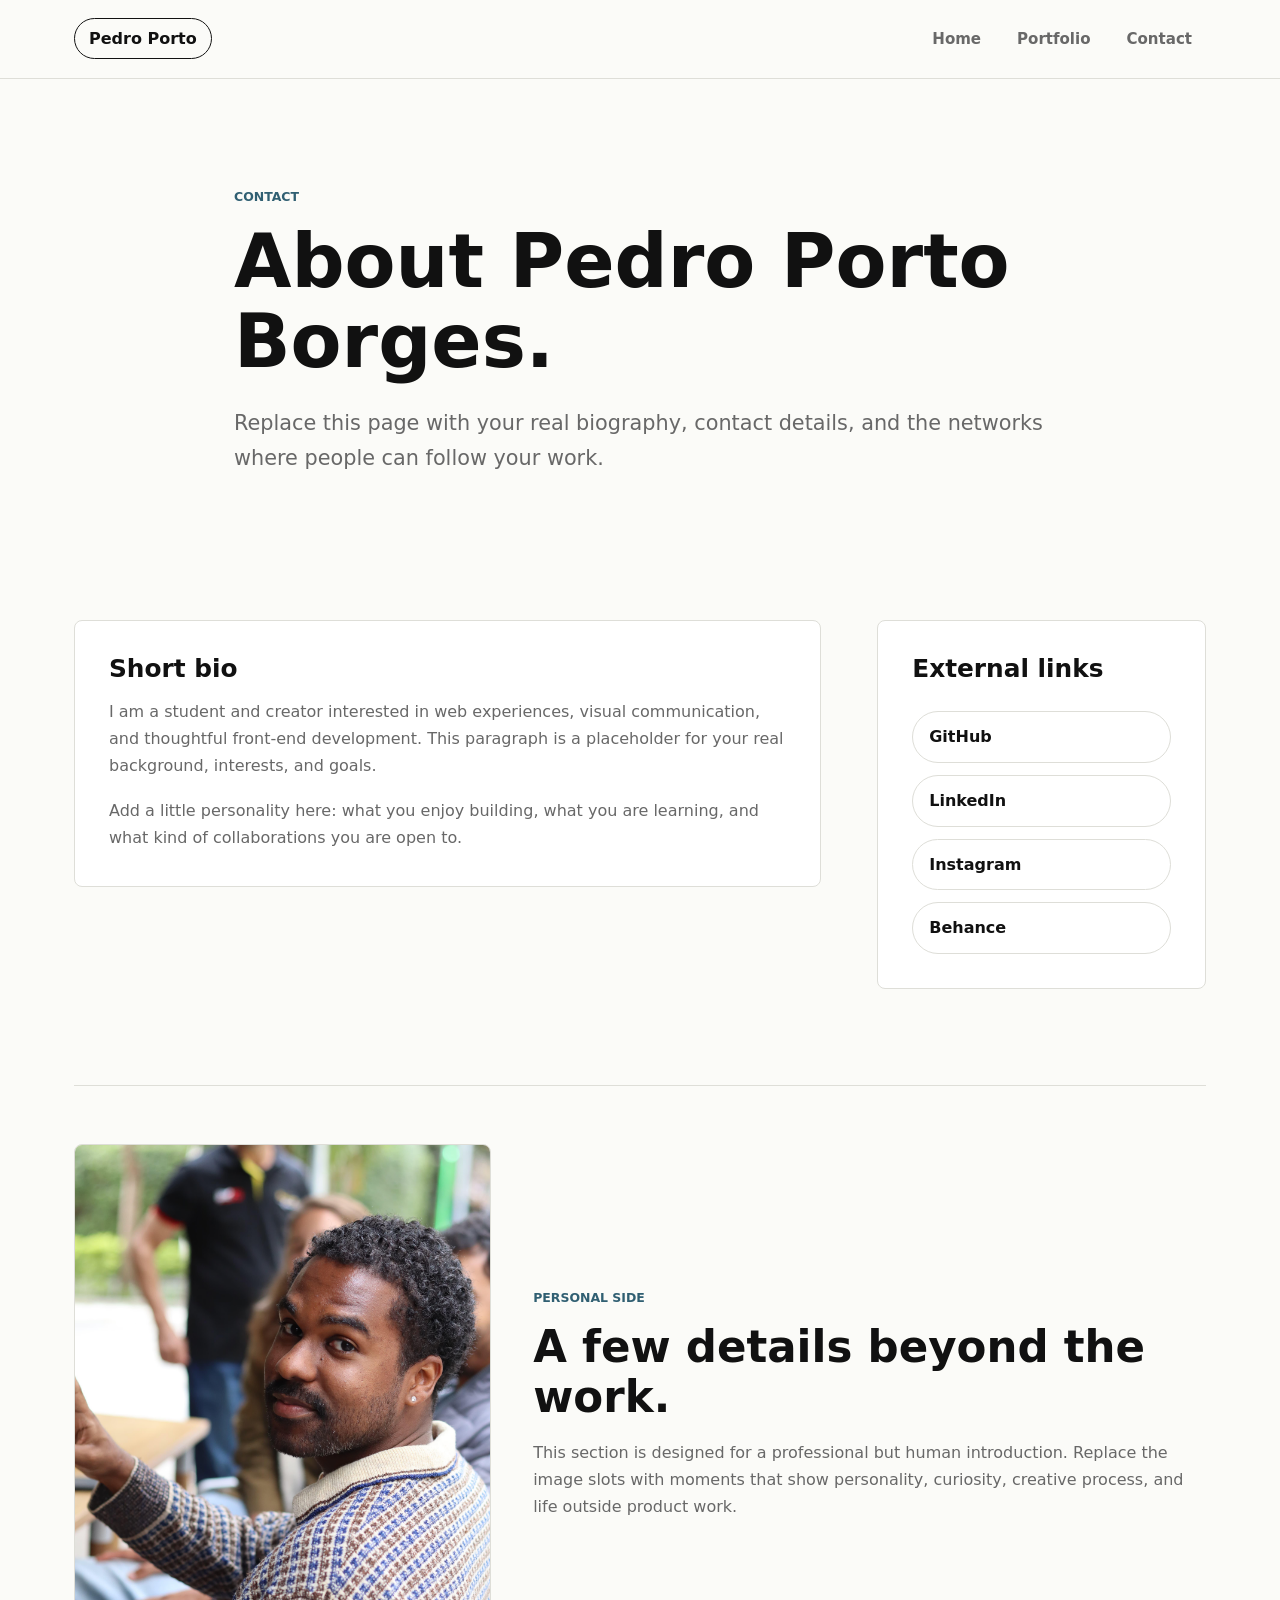
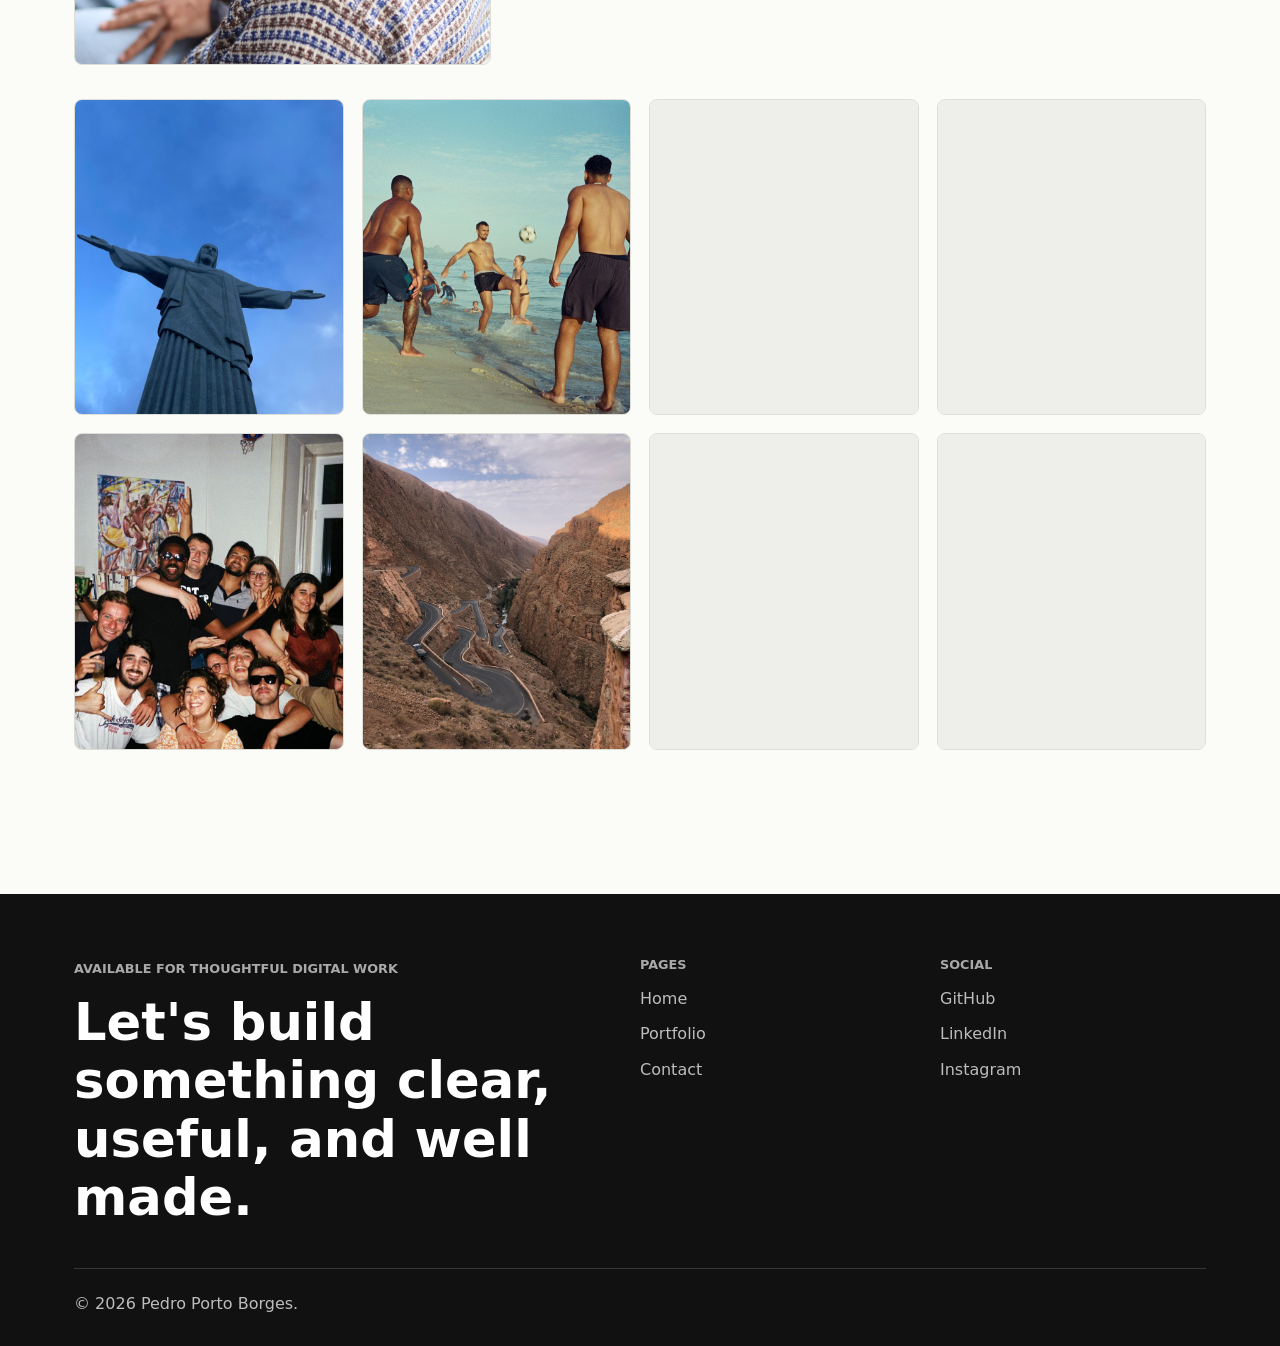
==== contact.html @ c5c8801c "refactor contact page layout and update personal section content" ====
<!DOCTYPE html>
<html lang="en">

<head>
    <meta charset="UTF-8">
    <meta name="viewport" content="width=device-width, initial-scale=1.0">
    <meta name="description" content="Portfolio website for Pedro Porto Borges, featuring selected projects, process notes, and contact links.">
    <title>Pedro Porto Borges - Portfolio</title>
    <link rel="stylesheet" href="/assets/css/estilo.min.css">
</head>
    


<body>
<header class="navbar">
    <div class="container">
        <div class="navbar-brand">
            <a href="/index.html"><span class="logo">Pedro Porto</span></a>
        </div>
<nav class="navbar-menu">
    <ul>
        <li><a href="/index.html">Home</a></li>
        <li><a href="/portfolio.html">Portfolio</a></li>
        <li><a href="/contact.html">Contact</a></li>
    </ul>
</nav>

    </div>
</header>


    <main>
        <section class="page-hero section-fade">
            <div class="container narrow">
                <p class="eyebrow">Contact</p>
                <h1>About Pedro Porto Borges.</h1>
                <p class="lead">Replace this page with your real biography, contact details, and the networks where
                    people can follow your work.</p>
            </div>
        </section>

        <section class="contact-section">
            <div class="container contact-grid">
                <div class="about-panel">
                    <h2>Short bio</h2>
                    <p>I am a student and creator interested in web experiences, visual communication, and thoughtful
                        front-end development. This paragraph is a placeholder for your real background, interests, and
                        goals.</p>
                    <p>Add a little personality here: what you enjoy building, what you are learning, and what kind of
                        collaborations you are open to.</p>
                </div>
                <aside class="social-panel">
                    <h2>External links</h2>
                    <a href="https://github.com/" target="_blank" rel="noopener">GitHub</a>
                    <a href="https://linkedin.com/" target="_blank" rel="noopener">LinkedIn</a>
                    <a href="https://instagram.com/" target="_blank" rel="noopener">Instagram</a>
                    <a href="https://behance.net/" target="_blank" rel="noopener">Behance</a>
                </aside>
            </div>
        </section>

        <section class="personal-section">
            <div class="container">
                <div class="personal-feature">
                    <figure class="profile-photo">
                        <img src="/assets/images/personal/pedro-profile@1x.jpeg"
                            srcset="/assets/images/personal/pedro-profile@1x.jpeg 1x, /assets/images/personal/pedro-profile@2x.jpeg 2x"
                            width="900" height="1125" alt="Placeholder profile photo of Pedro Porto Borges"
                            loading="lazy" decoding="async">
                    </figure>
                    <div class="personal-copy">
                        <p class="eyebrow">Personal side</p>
                        <h2>A few details beyond the work.</h2>
                        <p>This section is designed for a professional but human introduction. Replace the image slots
                            with moments that show personality, curiosity, creative process, and life outside product
                            work.</p>
                    </div>
                </div>

                <div class="personal-gallery" aria-label="Personal photo gallery">
                    <figure>
                        <img src="/assets/images/personal/pedro-travel-01@1x.jpeg"
                            srcset="/assets/images/personal/pedro-travel-01@1x.jpeg 1x, /assets/images/personal/pedro-travel-01@2x.jpeg 2x"
                            width="800" height="800" alt="Placeholder photo for travel moments" loading="lazy"
                            decoding="async">
                        <figcaption>Travel</figcaption>
                    </figure>
                    <figure>
                        <img src="/assets/images/personal/pedro-analog-photo-01@1x.jpeg"
                            srcset="/assets/images/personal/pedro-analog-photo-01@1x.jpeg 1x, /assets/images/personal/pedro-analog-photo-01@2x.jpeg 2x"
                            width="800" height="800" alt="Placeholder photo for analog photography" loading="lazy"
                            decoding="async">
                        <figcaption>Analog photography</figcaption>
                    </figure>
                    <figure>
                        <img src="/assets/images/personal/pedro-cooking-01@1x.jpeg"
                            srcset="/assets/images/personal/pedro-cooking-01@1x.jpeg 1x, /assets/images/personal/pedro-cooking-01@2x.jpeg 2x"
                            width="800" height="800" alt="Placeholder photo for cooking" loading="lazy"
                            decoding="async">
                        <figcaption>Cooking</figcaption>
                    </figure>
                    <figure>
                        <img src="/assets/images/personal/pedro-sports-01@1x.jpeg"
                            srcset="/assets/images/personal/pedro-sports-01@1x.jpeg 1x, /assets/images/personal/pedro-sports-01@2x.jpeg 2x"
                            width="800" height="800" alt="Placeholder photo for sports" loading="lazy" decoding="async">
                        <figcaption>Sports</figcaption>
                    </figure>
                    <figure>
                        <img src="/assets/images/personal/pedro-music-01@1x.jpeg"
                            srcset="/assets/images/personal/pedro-music-01@1x.jpeg 1x, /assets/images/personal/pedro-music-01@2x.jpeg 2x"
                            width="800" height="800" alt="Placeholder photo for music interests" loading="lazy"
                            decoding="async">
                        <figcaption>Music</figcaption>
                    </figure>
                    <figure>
                        <img src="/assets/images/personal/pedro-city-01@1x.jpeg"
                            srcset="/assets/images/personal/pedro-city-01@1x.jpeg 1x, /assets/images/personal/pedro-city-01@2x.jpeg 2x"
                            width="800" height="800" alt="Placeholder photo for city and lifestyle moments"
                            loading="lazy" decoding="async">
                        <figcaption>City life</figcaption>
                    </figure>
                    <figure>
                        <img src="/assets/images/personal/pedro-creative-process-01@1x.jpeg"
                            srcset="/assets/images/personal/pedro-creative-process-01@1x.jpeg 1x, /assets/images/personal/pedro-creative-process-01@2x.jpeg 2x"
                            width="800" height="800" alt="Placeholder photo for creative process moments" loading="lazy"
                            decoding="async">
                        <figcaption>Creative process</figcaption>
                    </figure>
                    <figure>
                        <img src="/assets/images/personal/pedro-lifestyle-01@1x.jpeg"
                            srcset="/assets/images/personal/pedro-lifestyle-01@1x.jpeg 1x, /assets/images/personal/pedro-lifestyle-01@2x.jpeg 2x"
                            width="800" height="800" alt="Placeholder photo for lifestyle moments" loading="lazy"
                            decoding="async">
                        <figcaption>Lifestyle</figcaption>
                    </figure>
                </div>
            </div>
        </section>
    </main>

<footer class="footer">
    <div class="container">
        <div class="footer-content">
            <div class="footer-section">
                <p class="footer-kicker">Available for thoughtful digital work</p>
                <h2>Let's build something clear, useful, and well made.</h2>
            </div>
            <div class="footer-section">
                <h3>Pages</h3>
                <ul class="footer-links">
                    <li><a href="/index.html">Home</a></li>
                    <li><a href="/portfolio.html">Portfolio</a></li>
                    <li><a href="/contact.html">Contact</a></li>
                </ul>
            </div>
            <div class="footer-section">
                <h3>Social</h3>
                <ul class="footer-links">
                    <li><a href="https://github.com/pedro-porto-borges/" target="_blank" rel="noopener">GitHub</a></li>
                    <li><a href="https://www.linkedin.com/in/pedro-porto-borges-789371208/" target="_blank"
                            rel="noopener">LinkedIn</a></li>
                    <li><a href="https://instagram.com/analog.pp/" target="_blank" rel="noopener">Instagram</a></li>
                </ul>
            </div>
        </div>
        <div class="footer-bottom">
            <p>&copy; 2026 Pedro Porto Borges.</p>
        </div>
    </div>
</footer>

</body>

</html>
---- assets/css/estilo.min.css ----
﻿*{box-sizing:border-box;margin:0;padding:0}:root{--bg:#fbfbf8;--surface:#ffffff;--ink:#111111;--muted:#686868;--soft:#eeeeea;--line:#deded8;--accent:#305f72;--accent-soft:#e5f0f2;--warm:#f0c987;--green:#99b898;--radius:8px;--shadow:0 24px 60px rgba(17,17,17,0.08);--transition:220ms ease}html{scroll-behavior:smooth}body{background:var(--bg);color:var(--ink);font-family:Inter,ui-sans-serif,system-ui,-apple-system,BlinkMacSystemFont,"Segoe UI",sans-serif;line-height:1.6}img{display:block;max-width:100%}a{color:inherit;text-decoration:none}p{color:var(--muted);line-height:1.68;max-width:68ch}.container{margin:0 auto;max-width:1180px;padding:0 24px}.narrow{max-width:860px}.navbar{background:rgba(251,251,248,0.92);border-bottom:1px solid var(--line);backdrop-filter:blur(18px);position:sticky;top:0;z-index:20}.navbar .container{align-items:center;display:flex;justify-content:space-between;min-height:78px}.navbar-brand a{font-size:1rem;font-weight:800;letter-spacing:0}.logo{border:1px solid var(--ink);border-radius:999px;padding:10px 14px;transition:background var(--transition),color var(--transition),transform var(--transition)}.navbar-brand a:hover .logo{background:var(--ink);color:var(--surface);transform:translateY(-2px)}.navbar-menu ul{display:flex;gap:8px;list-style:none}.navbar-menu a{border-radius:999px;color:var(--muted);display:block;font-size:0.94rem;font-weight:700;padding:10px 14px;transition:background var(--transition),color var(--transition),transform var(--transition)}.navbar-menu a:hover{background:var(--soft);color:var(--ink);transform:translateY(-2px)}.hero,.page-hero,.project-detail-hero{padding:108px 0 72px}.hero-grid{align-items:center;display:grid;gap:56px;grid-template-columns:minmax(0,1.12fr) minmax(320px,0.88fr)}.eyebrow{color:var(--accent);font-size:0.78rem;font-weight:900;letter-spacing:0;margin-bottom:14px;text-transform:uppercase}h1,h2,h3{color:var(--ink);font-weight:850;letter-spacing:0;line-height:1.1}h1{font-size:clamp(2.65rem,5.8vw,5.15rem);line-height:1.08;max-width:880px}h2{font-size:clamp(1.8rem,3.4vw,3.35rem);line-height:1.14}h3{font-size:1.35rem}.lead{font-size:clamp(1.05rem,2vw,1.3rem);margin-top:24px}.button-row,.section-action{align-items:center;display:flex;flex-wrap:wrap;gap:14px;margin-top:34px}.btn,.text-link,.back-link{align-items:center;display:inline-flex;font-weight:800;transition:color var(--transition),background var(--transition),border-color var(--transition),transform var(--transition)}.btn{border:1px solid var(--ink);border-radius:999px;justify-content:center;min-height:48px;padding:12px 20px}.btn-primary{background:var(--ink);color:var(--surface)}.btn-secondary{background:transparent;color:var(--ink)}.btn:hover,.text-link:hover,.back-link:hover{transform:translateY(-2px)}.btn-primary:hover{background:var(--accent);border-color:var(--accent)}.btn-secondary:hover{background:var(--soft)}.text-link,.back-link{color:var(--accent);position:relative}.text-link::after,.back-link::after{background:currentColor;bottom:-4px;content:"";height:2px;left:0;position:absolute;transform:scaleX(0.45);transform-origin:left;transition:transform var(--transition);width:100%}.text-link:hover::after,.back-link:hover::after{transform:scaleX(1)}.hero-card{aspect-ratio:4 / 5;background:linear-gradient(145deg,#ffffff,#f2f2ec);border:1px solid var(--line);border-radius:var(--radius);box-shadow:var(--shadow);overflow:hidden;position:relative}.orbit{border:1px solid rgba(17,17,17,0.16);border-radius:50%;position:absolute}.orbit-one{height:360px;right:-96px;top:-90px;width:360px}.orbit-two{bottom:-120px;height:310px;left:-90px;width:310px}.preview-panel{background:var(--ink);border-radius:var(--radius);color:var(--surface);left:36px;padding:26px;position:absolute;right:36px;top:44px}.preview-panel span{color:rgba(255,255,255,0.7);display:block;font-weight:800;margin-bottom:30px}.preview-panel strong{display:block;font-size:5rem;line-height:0.9}.preview-stack{bottom:42px;display:grid;gap:14px;left:36px;position:absolute;right:36px}.preview-stack span{background:var(--surface);border:1px solid var(--line);border-radius:var(--radius);height:58px}.intro-section,.featured-section,.work-list-section,.contact-section,.personal-section,.project-media-section,.project-body-section{padding:72px 0}.split-section{border-top:1px solid var(--line);display:grid;gap:42px;grid-template-columns:1fr 1fr;padding-top:58px}.intro-copy p + p,.detail-content p + h2,.detail-content .case-image + h2{margin-top:28px}.section-heading{align-items:end;display:flex;justify-content:space-between;margin-bottom:30px}.project-grid{display:grid;gap:24px;grid-template-columns:repeat(2,minmax(0,1fr))}.project-grid-large{gap:34px}.project-card{background:var(--surface);border:1px solid var(--line);border-radius:var(--radius);overflow:hidden;transition:box-shadow var(--transition),transform var(--transition),border-color var(--transition)}.project-card:hover{border-color:rgba(17,17,17,0.28);box-shadow:var(--shadow);transform:translateY(-6px)}.project-card-body{padding:24px}.project-card-body h2,.project-card-body h3{margin-bottom:12px}.project-card-body .text-link{margin-top:18px}.project-meta{color:var(--accent);font-size:0.78rem;font-weight:900;margin-bottom:12px;text-transform:uppercase}.project-cover{aspect-ratio:16 / 10;background-color:var(--soft);display:block;min-height:240px;overflow:hidden;position:relative}.project-cover::before,.project-cover::after{content:"";display:none;position:absolute}.project-cover::before{border:1px solid rgba(17,17,17,0.18);border-radius:var(--radius);inset:34px}.project-cover::after{background:rgba(255,255,255,0.76);border:1px solid rgba(17,17,17,0.12);border-radius:var(--radius);bottom:34px;height:28%;left:34px;right:34px}.project-cover-one{background:linear-gradient(135deg,#f7efe3 0%,#f9faf6 50%,#dfecef 100%)}.project-cover-two{background:linear-gradient(135deg,#eaf1ef 0%,#ffffff 48%,#f4d7c5 100%)}.project-cover-three{background:linear-gradient(135deg,#f9f7f1 0%,#e8ecdd 52%,#c9d9dc 100%)}.project-cover-four{background:linear-gradient(135deg,#ffffff 0%,#ece5d7 52%,#b9d2c2 100%)}.project-cover img,.case-image img,.profile-photo img,.personal-gallery img{background:var(--soft);display:block;height:100%;object-fit:cover;width:100%}.case-image{background:var(--surface);border:1px solid var(--line);border-radius:var(--radius);overflow:hidden}.case-image-hero{aspect-ratio:16 / 9;box-shadow:var(--shadow)}.case-image-inline{aspect-ratio:16 / 10;margin:36px 0}.case-image figcaption,.personal-gallery figcaption{color:var(--muted);font-size:0.86rem;line-height:1.5;padding:12px 14px 14px}.project-media-section{padding-bottom:44px;padding-top:12px}.detail-grid,.contact-grid{align-items:start;display:grid;gap:56px;grid-template-columns:minmax(0,1.25fr) minmax(280px,0.55fr)}.detail-content,.about-panel,.social-panel,.project-facts{background:var(--surface);border:1px solid var(--line);border-radius:var(--radius);padding:34px}.detail-content h2,.about-panel h2,.social-panel h2,.project-facts h2{font-size:1.55rem;margin-bottom:16px}.detail-content p + p,.about-panel p + p{margin-top:18px}.detail-content h2:not(:first-child){margin-top:42px}.project-facts dl{display:grid;gap:18px}.project-facts dt{color:var(--accent);font-size:0.78rem;font-weight:900;text-transform:uppercase}.project-facts dd{color:var(--ink)}.social-panel{display:grid;gap:12px}.social-panel a{border:1px solid var(--line);border-radius:999px;font-weight:800;padding:12px 16px;transition:background var(--transition),border-color var(--transition),transform var(--transition)}.social-panel a:hover{background:var(--soft);border-color:rgba(17,17,17,0.28);transform:translateY(-2px)}.personal-section{padding-top:24px}.personal-feature{align-items:center;border-top:1px solid var(--line);display:grid;gap:42px;grid-template-columns:minmax(240px,0.62fr) minmax(0,1fr);padding-top:58px}.profile-photo{aspect-ratio:4 / 5;border:1px solid var(--line);border-radius:var(--radius);overflow:hidden}.personal-copy h2{max-width:620px}.personal-copy p:not(.eyebrow){margin-top:18px}.personal-gallery{display:grid;gap:18px;grid-template-columns:repeat(4,minmax(0,1fr));margin-top:34px}.personal-gallery figure{background:var(--surface);border:1px solid var(--line);border-radius:var(--radius);overflow:hidden;transition:transform var(--transition),box-shadow var(--transition)}.personal-gallery figure:hover{box-shadow:0 16px 40px rgba(17,17,17,0.07);transform:translateY(-3px)}.personal-gallery img{aspect-ratio:1 / 1}.project-case-study{--case-section-space:76px;--case-copy-width:680px;--case-measure:62ch}.case-cover{padding:24px 24px 0}.case-study-image{background:var(--surface);border:1px solid var(--line);border-radius:var(--radius);overflow:hidden}.case-study-image img{background:linear-gradient(135deg,#f7efe3 0%,#ffffff 52%,#dfecef 100%);display:block;height:100%;object-fit:cover;width:100%}.case-study-image figcaption{color:var(--muted);font-size:0.8rem;line-height:1.5;padding:12px 14px 14px}.case-study-image-cover{aspect-ratio:16 / 9;box-shadow:var(--shadow);margin:0 auto;max-width:1180px}.case-study-image-cover figcaption{display:none}.case-intro{padding:58px 0 30px}.case-intro-grid{align-items:start;display:grid;gap:52px;grid-template-columns:minmax(0,1.45fr) minmax(260px,0.55fr)}.case-text-grid{align-items:start;display:grid;gap:48px;grid-template-columns:minmax(150px,220px) minmax(0,var(--case-copy-width));justify-content:start}.case-title-block h1{font-size:clamp(2.05rem,4vw,3.55rem);line-height:1.12;margin-top:18px;max-width:760px}.case-title-block .lead{font-size:clamp(1rem,1.45vw,1.12rem);line-height:1.62;max-width:58ch}.case-info-panel{background:var(--surface);border:1px solid var(--line);border-radius:var(--radius);padding:22px;position:sticky;top:102px}.case-info-panel dl{display:grid;gap:14px}.case-info-panel div{border-bottom:1px solid var(--line);padding-bottom:14px}.case-info-panel div:last-child{border-bottom:0;padding-bottom:0}.case-info-panel dt,.case-section-label .eyebrow{color:var(--accent);font-size:0.72rem;font-weight:900;text-transform:uppercase}.case-info-panel dd{color:var(--ink);font-size:0.94rem;font-weight:720;line-height:1.48;margin-top:4px}.case-section{padding:var(--case-section-space) 0}.case-section + .case-section{border-top:1px solid var(--line)}.case-resume{padding-top:56px}.case-section-label{position:sticky;top:112px}.case-copy{max-width:var(--case-copy-width)}.case-copy h2{font-size:clamp(1.35rem,2.2vw,2.15rem);line-height:1.22;max-width:680px}.case-copy h3{font-size:clamp(1.08rem,1.55vw,1.35rem);line-height:1.28;margin-top:28px;max-width:620px}.case-copy p{font-size:1rem;line-height:1.66;max-width:var(--case-measure)}.case-copy h2 + p,.case-copy p + p{margin-top:16px}.case-image-grid{display:grid;gap:16px;margin-top:32px}.case-image-grid-two{grid-template-columns:repeat(2,minmax(0,1fr))}.case-image-grid .case-study-image,.case-study-image-wide{aspect-ratio:3 / 2}.case-study-image-wide{margin-top:32px}.case-problem{border-top:0;padding:68px 0}.problem-card{background:var(--ink);border-radius:var(--radius);color:var(--surface);padding:clamp(28px,5vw,58px)}.problem-card .eyebrow,.problem-card p{color:rgba(255,255,255,0.72)}.problem-card h2{color:var(--surface);font-size:clamp(1.55rem,3vw,2.65rem);line-height:1.18;max-width:760px}.problem-card p{font-size:1rem;line-height:1.66;margin-top:18px;max-width:62ch}.problem-card blockquote{border-left:3px solid var(--warm);color:var(--surface);font-size:clamp(1.12rem,1.8vw,1.55rem);font-weight:800;line-height:1.36;margin-top:32px;max-width:760px;padding-left:22px}.case-role{padding-bottom:24px}.case-role-card{background:var(--surface);border:1px solid var(--line);border-radius:var(--radius);display:grid;gap:42px;grid-template-columns:minmax(220px,0.75fr) minmax(0,1.25fr);padding-bottom:clamp(30px,5vw,56px);padding-top:clamp(30px,5vw,56px)}.case-role-card h2{font-size:clamp(1.3rem,2.2vw,2rem);line-height:1.22;max-width:520px}.role-list p + p{margin-top:18px}.footer{background:var(--ink);color:var(--surface);margin-top:72px;padding:64px 0 28px}.footer-content{display:grid;gap:34px;grid-template-columns:1.4fr 0.7fr 0.7fr}.footer h2{color:var(--surface);font-size:clamp(2rem,4vw,4.1rem);max-width:760px}.footer h3,.footer-kicker{color:rgba(255,255,255,0.64);font-size:0.8rem;font-weight:900;margin-bottom:14px;text-transform:uppercase}.footer-links{display:grid;gap:10px;list-style:none}.footer a,.footer-bottom p{color:rgba(255,255,255,0.72)}.footer a:hover{color:var(--surface)}.footer-bottom{border-top:1px solid rgba(255,255,255,0.16);margin-top:42px;padding-top:22px}.section-fade{animation:fadeUp 640ms ease both}@keyframes fadeUp{from{opacity:0;transform:translateY(18px)}to{opacity:1;transform:translateY(0)}}@media (max-width:860px){.navbar .container,.navbar-menu ul{align-items:center;flex-direction:column}.navbar .container{gap:16px;padding-bottom:18px;padding-top:18px}.navbar-menu ul{display:grid;gap:8px;grid-template-columns:repeat(3,1fr);width:100%}.navbar-menu a{text-align:center}.hero,.page-hero,.project-detail-hero{padding:68px 0 42px}.hero-grid,.split-section,.project-grid,.detail-grid,.contact-grid,.footer-content{grid-template-columns:1fr}.hero-card{min-height:420px}.intro-section,.featured-section,.work-list-section,.contact-section,.personal-section,.project-media-section,.project-body-section{padding:46px 0}.personal-feature{grid-template-columns:1fr}.personal-gallery{grid-template-columns:repeat(2,minmax(0,1fr))}.personal-feature{align-items:start;padding-top:42px}.personal-gallery{gap:14px}.case-cover{padding:18px 18px 0}.case-intro{padding:52px 0 28px}.case-intro-grid,.case-text-grid,.case-role-card{gap:28px;grid-template-columns:1fr}.case-info-panel,.case-section-label{position:static}.case-section{padding:58px 0}.case-image-grid-two{grid-template-columns:1fr}.case-study-image-cover{aspect-ratio:16 / 10}.problem-card blockquote{padding-left:18px}}@media (max-width:520px){.container{padding:0 18px}h1{font-size:2.35rem;line-height:1.12}.navbar-menu ul{grid-template-columns:1fr}.personal-gallery{grid-template-columns:1fr}.btn{width:100%}.hero-card{min-height:340px}.preview-panel,.preview-stack{left:24px;right:24px}.project-card-body,.detail-content,.about-panel,.social-panel,.project-facts{padding:22px}.case-image-inline{margin:28px 0}.case-image figcaption,.personal-gallery figcaption{font-size:0.8rem}}
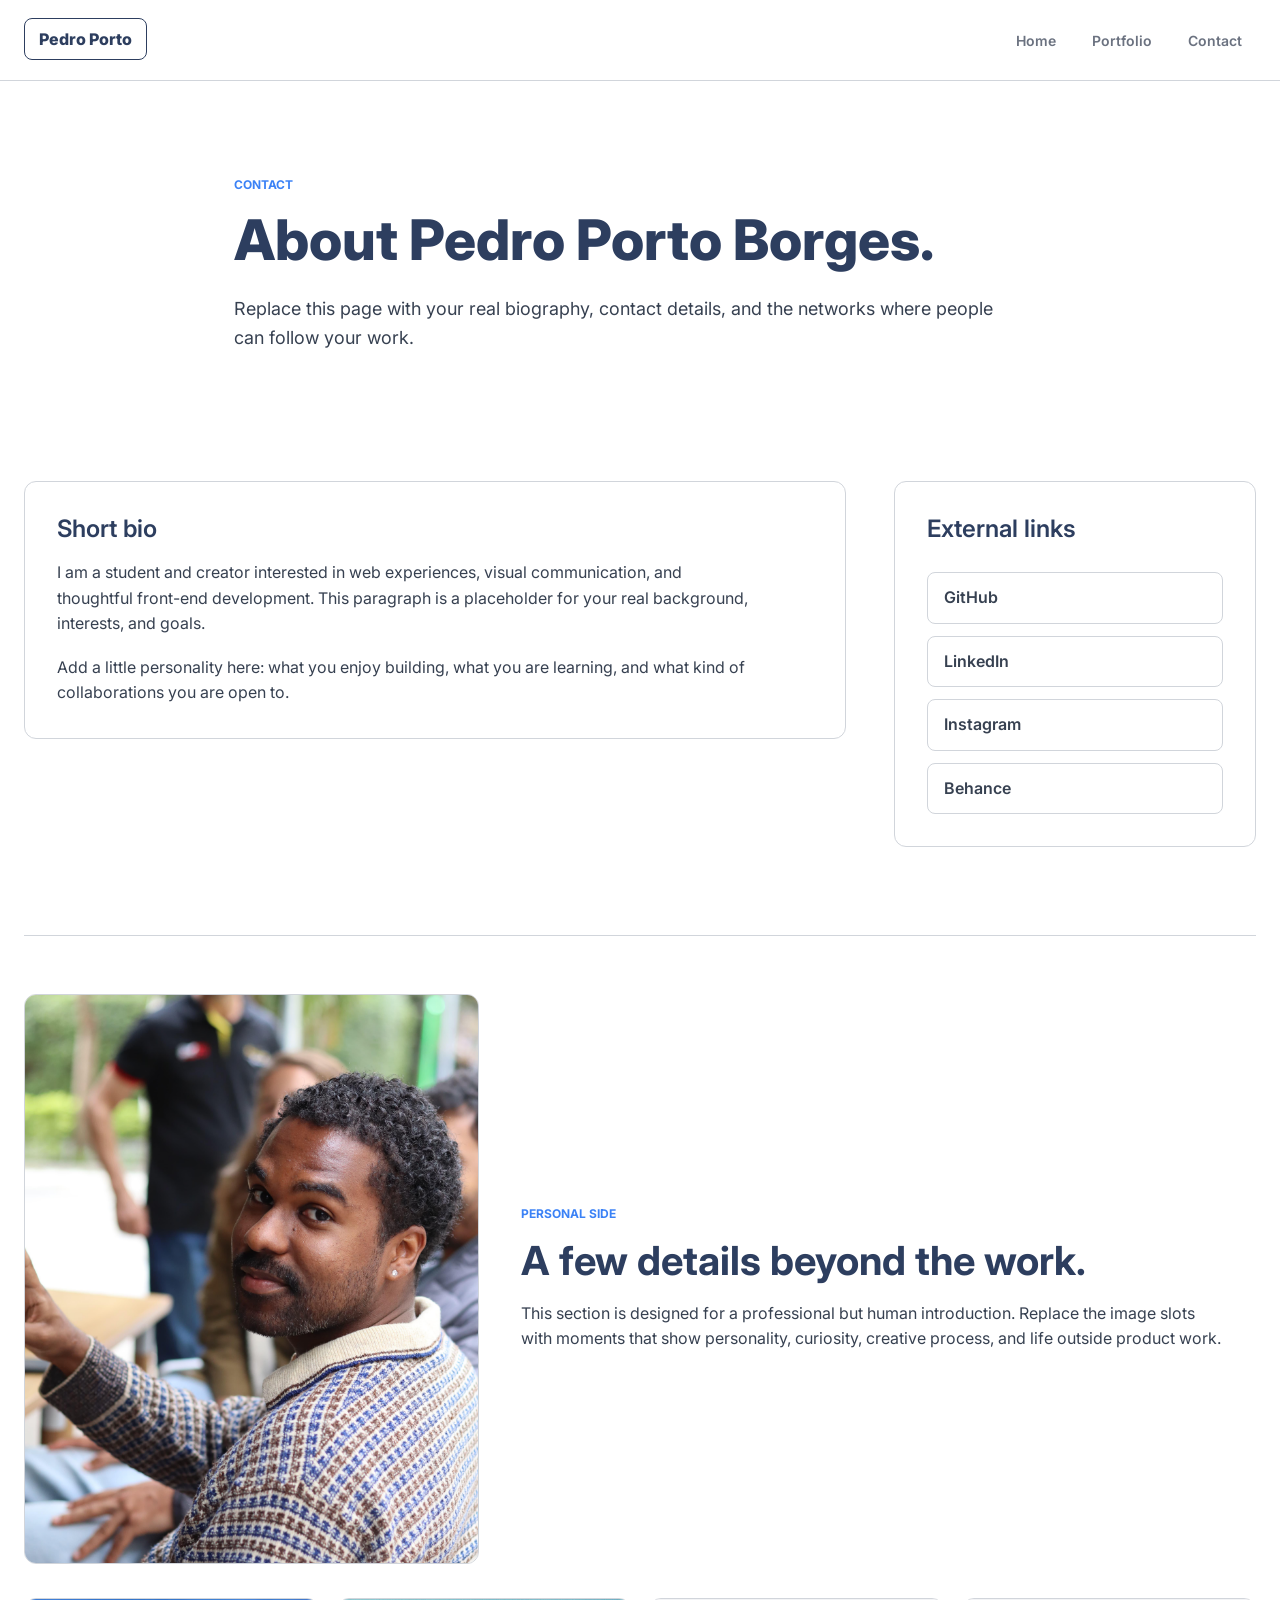
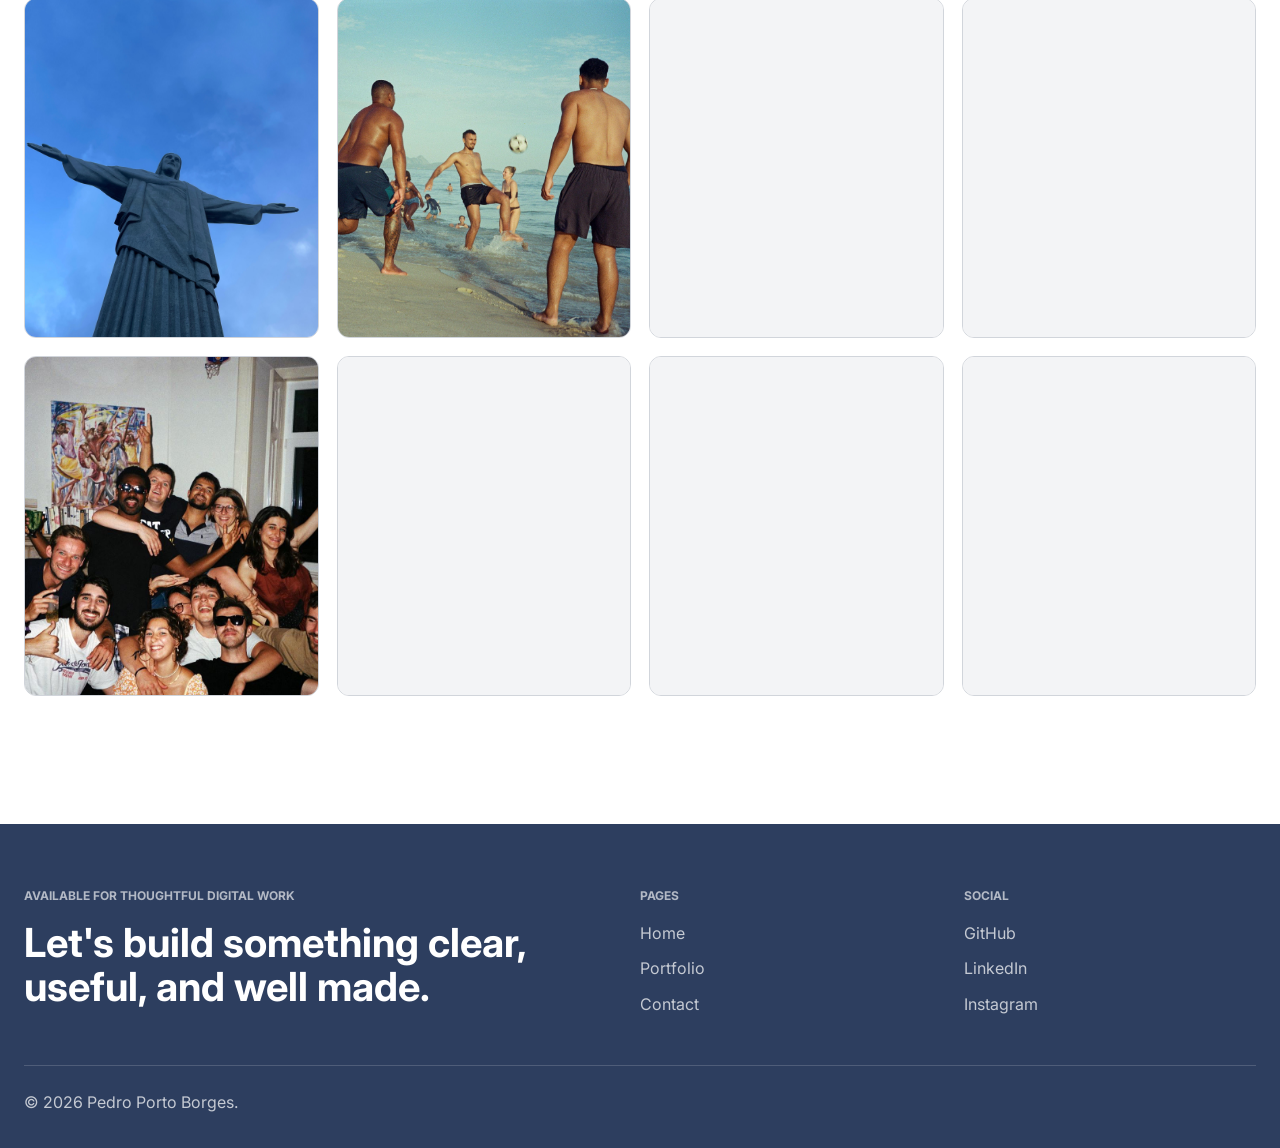
==== commit 4c9fd2e9: "Fix HTML structure and formatting in contact and portfolio pages" ====
--- a/contact.html
+++ b/contact.html
@@ -1,4 +1,4 @@
-<!DOCTYPE html>
+﻿<!DOCTYPE html>
 <html lang="en">
 
 <head>
@@ -6,18 +6,22 @@
     <meta name="viewport" content="width=device-width, initial-scale=1.0">
     <meta name="description" content="Portfolio website for Pedro Porto Borges, featuring selected projects, process notes, and contact links.">
     <title>Pedro Porto Borges - Portfolio</title>
+    <link rel="preconnect" href="https://fonts.googleapis.com">
+    <link rel="preconnect" href="https://fonts.gstatic.com" crossorigin>
+    <link href="https://fonts.googleapis.com/css2?family=Inter:wght@400;500;600;700;800&display=swap" rel="stylesheet">
     <link rel="stylesheet" href="/assets/css/estilo.min.css">
 </head>
     
 
 
+
 <body>
-<header class="navbar">
+    <header class="navbar">
     <div class="container">
         <div class="navbar-brand">
             <a href="/index.html"><span class="logo">Pedro Porto</span></a>
         </div>
-<nav class="navbar-menu">
+        <nav class="navbar-menu">
     <ul>
         <li><a href="/index.html">Home</a></li>
         <li><a href="/portfolio.html">Portfolio</a></li>
@@ -25,8 +29,10 @@
     </ul>
 </nav>
 
+
     </div>
 </header>
+
 
 
     <main>
@@ -138,7 +144,7 @@
         </section>
     </main>
 
-<footer class="footer">
+    <footer class="footer">
     <div class="container">
         <div class="footer-content">
             <div class="footer-section">
@@ -169,7 +175,9 @@
     </div>
 </footer>
 
+
 </body>
 
 </html>
 
+
--- a/assets/css/estilo.min.css
+++ b/assets/css/estilo.min.css
@@ -1 +1 @@
-﻿*{box-sizing:border-box;margin:0;padding:0}:root{--bg:#fbfbf8;--surface:#ffffff;--ink:#111111;--muted:#686868;--soft:#eeeeea;--line:#deded8;--accent:#305f72;--accent-soft:#e5f0f2;--warm:#f0c987;--green:#99b898;--radius:8px;--shadow:0 24px 60px rgba(17,17,17,0.08);--transition:220ms ease}html{scroll-behavior:smooth}body{background:var(--bg);color:var(--ink);font-family:Inter,ui-sans-serif,system-ui,-apple-system,BlinkMacSystemFont,"Segoe UI",sans-serif;line-height:1.6}img{display:block;max-width:100%}a{color:inherit;text-decoration:none}p{color:var(--muted);line-height:1.68;max-width:68ch}.container{margin:0 auto;max-width:1180px;padding:0 24px}.narrow{max-width:860px}.navbar{background:rgba(251,251,248,0.92);border-bottom:1px solid var(--line);backdrop-filter:blur(18px);position:sticky;top:0;z-index:20}.navbar .container{align-items:center;display:flex;justify-content:space-between;min-height:78px}.navbar-brand a{font-size:1rem;font-weight:800;letter-spacing:0}.logo{border:1px solid var(--ink);border-radius:999px;padding:10px 14px;transition:background var(--transition),color var(--transition),transform var(--transition)}.navbar-brand a:hover .logo{background:var(--ink);color:var(--surface);transform:translateY(-2px)}.navbar-menu ul{display:flex;gap:8px;list-style:none}.navbar-menu a{border-radius:999px;color:var(--muted);display:block;font-size:0.94rem;font-weight:700;padding:10px 14px;transition:background var(--transition),color var(--transition),transform var(--transition)}.navbar-menu a:hover{background:var(--soft);color:var(--ink);transform:translateY(-2px)}.hero,.page-hero,.project-detail-hero{padding:108px 0 72px}.hero-grid{align-items:center;display:grid;gap:56px;grid-template-columns:minmax(0,1.12fr) minmax(320px,0.88fr)}.eyebrow{color:var(--accent);font-size:0.78rem;font-weight:900;letter-spacing:0;margin-bottom:14px;text-transform:uppercase}h1,h2,h3{color:var(--ink);font-weight:850;letter-spacing:0;line-height:1.1}h1{font-size:clamp(2.65rem,5.8vw,5.15rem);line-height:1.08;max-width:880px}h2{font-size:clamp(1.8rem,3.4vw,3.35rem);line-height:1.14}h3{font-size:1.35rem}.lead{font-size:clamp(1.05rem,2vw,1.3rem);margin-top:24px}.button-row,.section-action{align-items:center;display:flex;flex-wrap:wrap;gap:14px;margin-top:34px}.btn,.text-link,.back-link{align-items:center;display:inline-flex;font-weight:800;transition:color var(--transition),background var(--transition),border-color var(--transition),transform var(--transition)}.btn{border:1px solid var(--ink);border-radius:999px;justify-content:center;min-height:48px;padding:12px 20px}.btn-primary{background:var(--ink);color:var(--surface)}.btn-secondary{background:transparent;color:var(--ink)}.btn:hover,.text-link:hover,.back-link:hover{transform:translateY(-2px)}.btn-primary:hover{background:var(--accent);border-color:var(--accent)}.btn-secondary:hover{background:var(--soft)}.text-link,.back-link{color:var(--accent);position:relative}.text-link::after,.back-link::after{background:currentColor;bottom:-4px;content:"";height:2px;left:0;position:absolute;transform:scaleX(0.45);transform-origin:left;transition:transform var(--transition);width:100%}.text-link:hover::after,.back-link:hover::after{transform:scaleX(1)}.hero-card{aspect-ratio:4 / 5;background:linear-gradient(145deg,#ffffff,#f2f2ec);border:1px solid var(--line);border-radius:var(--radius);box-shadow:var(--shadow);overflow:hidden;position:relative}.orbit{border:1px solid rgba(17,17,17,0.16);border-radius:50%;position:absolute}.orbit-one{height:360px;right:-96px;top:-90px;width:360px}.orbit-two{bottom:-120px;height:310px;left:-90px;width:310px}.preview-panel{background:var(--ink);border-radius:var(--radius);color:var(--surface);left:36px;padding:26px;position:absolute;right:36px;top:44px}.preview-panel span{color:rgba(255,255,255,0.7);display:block;font-weight:800;margin-bottom:30px}.preview-panel strong{display:block;font-size:5rem;line-height:0.9}.preview-stack{bottom:42px;display:grid;gap:14px;left:36px;position:absolute;right:36px}.preview-stack span{background:var(--surface);border:1px solid var(--line);border-radius:var(--radius);height:58px}.intro-section,.featured-section,.work-list-section,.contact-section,.personal-section,.project-media-section,.project-body-section{padding:72px 0}.split-section{border-top:1px solid var(--line);display:grid;gap:42px;grid-template-columns:1fr 1fr;padding-top:58px}.intro-copy p + p,.detail-content p + h2,.detail-content .case-image + h2{margin-top:28px}.section-heading{align-items:end;display:flex;justify-content:space-between;margin-bottom:30px}.project-grid{display:grid;gap:24px;grid-template-columns:repeat(2,minmax(0,1fr))}.project-grid-large{gap:34px}.project-card{background:var(--surface);border:1px solid var(--line);border-radius:var(--radius);overflow:hidden;transition:box-shadow var(--transition),transform var(--transition),border-color var(--transition)}.project-card:hover{border-color:rgba(17,17,17,0.28);box-shadow:var(--shadow);transform:translateY(-6px)}.project-card-body{padding:24px}.project-card-body h2,.project-card-body h3{margin-bottom:12px}.project-card-body .text-link{margin-top:18px}.project-meta{color:var(--accent);font-size:0.78rem;font-weight:900;margin-bottom:12px;text-transform:uppercase}.project-cover{aspect-ratio:16 / 10;background-color:var(--soft);display:block;min-height:240px;overflow:hidden;position:relative}.project-cover::before,.project-cover::after{content:"";display:none;position:absolute}.project-cover::before{border:1px solid rgba(17,17,17,0.18);border-radius:var(--radius);inset:34px}.project-cover::after{background:rgba(255,255,255,0.76);border:1px solid rgba(17,17,17,0.12);border-radius:var(--radius);bottom:34px;height:28%;left:34px;right:34px}.project-cover-one{background:linear-gradient(135deg,#f7efe3 0%,#f9faf6 50%,#dfecef 100%)}.project-cover-two{background:linear-gradient(135deg,#eaf1ef 0%,#ffffff 48%,#f4d7c5 100%)}.project-cover-three{background:linear-gradient(135deg,#f9f7f1 0%,#e8ecdd 52%,#c9d9dc 100%)}.project-cover-four{background:linear-gradient(135deg,#ffffff 0%,#ece5d7 52%,#b9d2c2 100%)}.project-cover img,.case-image img,.profile-photo img,.personal-gallery img{background:var(--soft);display:block;height:100%;object-fit:cover;width:100%}.case-image{background:var(--surface);border:1px solid var(--line);border-radius:var(--radius);overflow:hidden}.case-image-hero{aspect-ratio:16 / 9;box-shadow:var(--shadow)}.case-image-inline{aspect-ratio:16 / 10;margin:36px 0}.case-image figcaption,.personal-gallery figcaption{color:var(--muted);font-size:0.86rem;line-height:1.5;padding:12px 14px 14px}.project-media-section{padding-bottom:44px;padding-top:12px}.detail-grid,.contact-grid{align-items:start;display:grid;gap:56px;grid-template-columns:minmax(0,1.25fr) minmax(280px,0.55fr)}.detail-content,.about-panel,.social-panel,.project-facts{background:var(--surface);border:1px solid var(--line);border-radius:var(--radius);padding:34px}.detail-content h2,.about-panel h2,.social-panel h2,.project-facts h2{font-size:1.55rem;margin-bottom:16px}.detail-content p + p,.about-panel p + p{margin-top:18px}.detail-content h2:not(:first-child){margin-top:42px}.project-facts dl{display:grid;gap:18px}.project-facts dt{color:var(--accent);font-size:0.78rem;font-weight:900;text-transform:uppercase}.project-facts dd{color:var(--ink)}.social-panel{display:grid;gap:12px}.social-panel a{border:1px solid var(--line);border-radius:999px;font-weight:800;padding:12px 16px;transition:background var(--transition),border-color var(--transition),transform var(--transition)}.social-panel a:hover{background:var(--soft);border-color:rgba(17,17,17,0.28);transform:translateY(-2px)}.personal-section{padding-top:24px}.personal-feature{align-items:center;border-top:1px solid var(--line);display:grid;gap:42px;grid-template-columns:minmax(240px,0.62fr) minmax(0,1fr);padding-top:58px}.profile-photo{aspect-ratio:4 / 5;border:1px solid var(--line);border-radius:var(--radius);overflow:hidden}.personal-copy h2{max-width:620px}.personal-copy p:not(.eyebrow){margin-top:18px}.personal-gallery{display:grid;gap:18px;grid-template-columns:repeat(4,minmax(0,1fr));margin-top:34px}.personal-gallery figure{background:var(--surface);border:1px solid var(--line);border-radius:var(--radius);overflow:hidden;transition:transform var(--transition),box-shadow var(--transition)}.personal-gallery figure:hover{box-shadow:0 16px 40px rgba(17,17,17,0.07);transform:translateY(-3px)}.personal-gallery img{aspect-ratio:1 / 1}.project-case-study{--case-section-space:76px;--case-copy-width:680px;--case-measure:62ch}.case-cover{padding:24px 24px 0}.case-study-image{background:var(--surface);border:1px solid var(--line);border-radius:var(--radius);overflow:hidden}.case-study-image img{background:linear-gradient(135deg,#f7efe3 0%,#ffffff 52%,#dfecef 100%);display:block;height:100%;object-fit:cover;width:100%}.case-study-image figcaption{color:var(--muted);font-size:0.8rem;line-height:1.5;padding:12px 14px 14px}.case-study-image-cover{aspect-ratio:16 / 9;box-shadow:var(--shadow);margin:0 auto;max-width:1180px}.case-study-image-cover figcaption{display:none}.case-intro{padding:58px 0 30px}.case-intro-grid{align-items:start;display:grid;gap:52px;grid-template-columns:minmax(0,1.45fr) minmax(260px,0.55fr)}.case-text-grid{align-items:start;display:grid;gap:48px;grid-template-columns:minmax(150px,220px) minmax(0,var(--case-copy-width));justify-content:start}.case-title-block h1{font-size:clamp(2.05rem,4vw,3.55rem);line-height:1.12;margin-top:18px;max-width:760px}.case-title-block .lead{font-size:clamp(1rem,1.45vw,1.12rem);line-height:1.62;max-width:58ch}.case-info-panel{background:var(--surface);border:1px solid var(--line);border-radius:var(--radius);padding:22px;position:sticky;top:102px}.case-info-panel dl{display:grid;gap:14px}.case-info-panel div{border-bottom:1px solid var(--line);padding-bottom:14px}.case-info-panel div:last-child{border-bottom:0;padding-bottom:0}.case-info-panel dt,.case-section-label .eyebrow{color:var(--accent);font-size:0.72rem;font-weight:900;text-transform:uppercase}.case-info-panel dd{color:var(--ink);font-size:0.94rem;font-weight:720;line-height:1.48;margin-top:4px}.case-section{padding:var(--case-section-space) 0}.case-section + .case-section{border-top:1px solid var(--line)}.case-resume{padding-top:56px}.case-section-label{position:sticky;top:112px}.case-copy{max-width:var(--case-copy-width)}.case-copy h2{font-size:clamp(1.35rem,2.2vw,2.15rem);line-height:1.22;max-width:680px}.case-copy h3{font-size:clamp(1.08rem,1.55vw,1.35rem);line-height:1.28;margin-top:28px;max-width:620px}.case-copy p{font-size:1rem;line-height:1.66;max-width:var(--case-measure)}.case-copy h2 + p,.case-copy p + p{margin-top:16px}.case-image-grid{display:grid;gap:16px;margin-top:32px}.case-image-grid-two{grid-template-columns:repeat(2,minmax(0,1fr))}.case-image-grid .case-study-image,.case-study-image-wide{aspect-ratio:3 / 2}.case-study-image-wide{margin-top:32px}.case-problem{border-top:0;padding:68px 0}.problem-card{background:var(--ink);border-radius:var(--radius);color:var(--surface);padding:clamp(28px,5vw,58px)}.problem-card .eyebrow,.problem-card p{color:rgba(255,255,255,0.72)}.problem-card h2{color:var(--surface);font-size:clamp(1.55rem,3vw,2.65rem);line-height:1.18;max-width:760px}.problem-card p{font-size:1rem;line-height:1.66;margin-top:18px;max-width:62ch}.problem-card blockquote{border-left:3px solid var(--warm);color:var(--surface);font-size:clamp(1.12rem,1.8vw,1.55rem);font-weight:800;line-height:1.36;margin-top:32px;max-width:760px;padding-left:22px}.case-role{padding-bottom:24px}.case-role-card{background:var(--surface);border:1px solid var(--line);border-radius:var(--radius);display:grid;gap:42px;grid-template-columns:minmax(220px,0.75fr) minmax(0,1.25fr);padding-bottom:clamp(30px,5vw,56px);padding-top:clamp(30px,5vw,56px)}.case-role-card h2{font-size:clamp(1.3rem,2.2vw,2rem);line-height:1.22;max-width:520px}.role-list p + p{margin-top:18px}.footer{background:var(--ink);color:var(--surface);margin-top:72px;padding:64px 0 28px}.footer-content{display:grid;gap:34px;grid-template-columns:1.4fr 0.7fr 0.7fr}.footer h2{color:var(--surface);font-size:clamp(2rem,4vw,4.1rem);max-width:760px}.footer h3,.footer-kicker{color:rgba(255,255,255,0.64);font-size:0.8rem;font-weight:900;margin-bottom:14px;text-transform:uppercase}.footer-links{display:grid;gap:10px;list-style:none}.footer a,.footer-bottom p{color:rgba(255,255,255,0.72)}.footer a:hover{color:var(--surface)}.footer-bottom{border-top:1px solid rgba(255,255,255,0.16);margin-top:42px;padding-top:22px}.section-fade{animation:fadeUp 640ms ease both}@keyframes fadeUp{from{opacity:0;transform:translateY(18px)}to{opacity:1;transform:translateY(0)}}@media (max-width:860px){.navbar .container,.navbar-menu ul{align-items:center;flex-direction:column}.navbar .container{gap:16px;padding-bottom:18px;padding-top:18px}.navbar-menu ul{display:grid;gap:8px;grid-template-columns:repeat(3,1fr);width:100%}.navbar-menu a{text-align:center}.hero,.page-hero,.project-detail-hero{padding:68px 0 42px}.hero-grid,.split-section,.project-grid,.detail-grid,.contact-grid,.footer-content{grid-template-columns:1fr}.hero-card{min-height:420px}.intro-section,.featured-section,.work-list-section,.contact-section,.personal-section,.project-media-section,.project-body-section{padding:46px 0}.personal-feature{grid-template-columns:1fr}.personal-gallery{grid-template-columns:repeat(2,minmax(0,1fr))}.personal-feature{align-items:start;padding-top:42px}.personal-gallery{gap:14px}.case-cover{padding:18px 18px 0}.case-intro{padding:52px 0 28px}.case-intro-grid,.case-text-grid,.case-role-card{gap:28px;grid-template-columns:1fr}.case-info-panel,.case-section-label{position:static}.case-section{padding:58px 0}.case-image-grid-two{grid-template-columns:1fr}.case-study-image-cover{aspect-ratio:16 / 10}.problem-card blockquote{padding-left:18px}}@media (max-width:520px){.container{padding:0 18px}h1{font-size:2.35rem;line-height:1.12}.navbar-menu ul{grid-template-columns:1fr}.personal-gallery{grid-template-columns:1fr}.btn{width:100%}.hero-card{min-height:340px}.preview-panel,.preview-stack{left:24px;right:24px}.project-card-body,.detail-content,.about-panel,.social-panel,.project-facts{padding:22px}.case-image-inline{margin:28px 0}.case-image figcaption,.personal-gallery figcaption{font-size:0.8rem}}
+﻿*{box-sizing:border-box;margin:0;padding:0}:root{--color-primary:#2D3E5F;--color-accent:#3B82F6;--color-energy:#F59E0B;--color-success:#10B981;--color-charcoal:#1F2937;--color-slate:#374151;--color-gray:#6B7280;--color-light-gray:#D1D5DB;--color-bg-gray:#F3F4F6;--color-white:#FFFFFF;--color-error:#EF4444;--color-warning:#F59E0B;--color-info:#3B82F6;--font-primary:"Inter",-apple-system,BlinkMacSystemFont,"Segoe UI",sans-serif;--text-h1:3.5rem;--text-h2:2.5rem;--text-h3:2rem;--text-h4:1.5rem;--text-h5:1.25rem;--text-h6:1.125rem;--text-body-lg:1.125rem;--text-body-md:1rem;--text-body-sm:0.875rem;--text-body-xs:0.75rem;--leading-tight:1.1;--leading-snug:1.25;--leading-normal:1.5;--leading-ui:1.5;--leading-caption:1.4;--leading-compact:1.4;--leading-relaxed:1.6;--leading-loose:1.8;--weight-regular:400;--weight-medium:500;--weight-semibold:600;--weight-bold:700;--weight-extrabold:800;--space-xs:0.5rem;--space-sm:1rem;--space-md:1.5rem;--space-lg:2rem;--space-xl:3rem;--space-2xl:4rem;--space-3xl:6rem;--container-sm:640px;--container-md:768px;--container-lg:1024px;--container-xl:1280px;--shadow-sm:0 1px 2px rgba(31,41,55,0.05);--shadow-md:0 4px 6px rgba(31,41,55,0.1);--shadow-lg:0 10px 15px rgba(31,41,55,0.1);--radius-sm:0.375rem;--radius-md:0.5rem;--radius-lg:0.75rem;--radius-xl:1rem;--transition-fast:150ms ease;--transition-base:200ms ease;--transition-slow:300ms ease;--text-display:4.5rem;--bg:var(--color-white);--surface:var(--color-white);--ink:var(--color-primary);--muted:var(--color-slate);--meta:var(--color-gray);--soft:var(--color-bg-gray);--line:var(--color-light-gray);--accent:var(--color-accent);--accent-soft:#EFF6FF;--warm:var(--color-energy);--green:var(--color-success);--radius:var(--radius-lg);--shadow:var(--shadow-lg);--transition:var(--transition-base)}@media (max-width:1023px){:root{--text-h1:3rem;--text-h2:2.25rem;--text-h3:1.75rem;--text-display:4rem}}@media (max-width:767px){:root{--text-h1:2.5rem;--text-h2:2rem;--text-h3:1.5rem;--text-h4:1.25rem;--text-h5:1.125rem;--text-h6:1rem;--text-display:3.25rem}}html{scroll-behavior:smooth}body{background:var(--bg);color:var(--color-slate);font-family:var(--font-primary);font-size:var(--text-body-md);font-weight:var(--weight-regular);line-height:var(--leading-relaxed)}img{display:block;max-width:100%}a{color:inherit;text-decoration:none}p{color:var(--muted);font-size:var(--text-body-md);font-weight:var(--weight-regular);line-height:var(--leading-relaxed);max-width:70ch}.container{margin:0 auto;max-width:var(--container-xl);padding:0 var(--space-md)}.narrow{max-width:860px}.navbar{background:rgba(255,255,255,0.94);border-bottom:1px solid var(--line);backdrop-filter:blur(18px);position:sticky;top:0;z-index:20}.navbar .container{align-items:center;display:flex;justify-content:space-between;min-height:80px}.navbar-brand a{color:var(--color-primary);font-size:var(--text-body-md);font-weight:var(--weight-extrabold);letter-spacing:0}.logo{border:1px solid var(--color-primary);border-radius:var(--radius-md);padding:10px 14px;transition:background var(--transition),color var(--transition),transform var(--transition)}.navbar-brand a:hover .logo{background:var(--color-primary);color:var(--color-white);transform:translateY(-2px)}.navbar-menu ul{display:flex;gap:8px;list-style:none}.navbar-menu a{border-radius:var(--radius-md);color:var(--color-gray);display:block;font-size:var(--text-body-sm);font-weight:var(--weight-semibold);line-height:var(--leading-ui,1.5);padding:10px 14px;transition:background var(--transition),color var(--transition),transform var(--transition)}.navbar-menu a:hover{background:var(--accent-soft);color:var(--color-accent);transform:translateY(-2px)}.hero,.page-hero,.project-detail-hero{padding:var(--space-3xl) 0 var(--space-2xl)}.hero-grid{align-items:center;display:grid;gap:var(--space-2xl);grid-template-columns:minmax(0,1.12fr) minmax(320px,0.88fr)}.eyebrow{color:var(--accent);font-size:var(--text-body-xs);font-weight:var(--weight-bold);letter-spacing:0;line-height:var(--leading-caption,1.4);margin-bottom:var(--space-sm);text-transform:uppercase}h1,h2,h3{color:var(--color-primary);letter-spacing:0}h1{font-size:var(--text-h1);font-weight:var(--weight-extrabold);line-height:var(--leading-tight);max-width:880px}h2{font-size:var(--text-h2);font-weight:var(--weight-bold);line-height:var(--leading-tight)}h3{font-size:var(--text-h3);font-weight:var(--weight-bold);line-height:var(--leading-snug)}.lead{color:var(--color-slate);font-size:var(--text-body-lg);line-height:var(--leading-relaxed);margin-top:var(--space-md)}.button-row,.section-action{align-items:center;display:flex;flex-wrap:wrap;gap:var(--space-sm);margin-top:var(--space-lg)}.btn,.text-link,.back-link{align-items:center;display:inline-flex;font-weight:var(--weight-semibold);transition:color var(--transition),background var(--transition),border-color var(--transition),transform var(--transition)}.btn{border:1px solid var(--color-primary);border-radius:var(--radius-md);font-size:var(--text-body-md);justify-content:center;line-height:var(--leading-ui,1.5);min-height:44px;padding:0.75rem 1.5rem}.btn-primary{background:var(--color-primary);color:var(--color-white)}.btn-secondary{background:transparent;color:var(--color-primary)}.btn:hover,.text-link:hover,.back-link:hover{transform:translateY(-2px)}.btn-primary:hover{background:#3D4E6F;border-color:#3D4E6F;box-shadow:var(--shadow-lg)}.btn-secondary:hover{background:var(--accent-soft);border-color:var(--color-accent);color:var(--color-accent)}.text-link,.back-link{color:var(--color-accent);position:relative}.text-link::after,.back-link::after{background:currentColor;bottom:-4px;content:"";height:2px;left:0;position:absolute;transform:scaleX(0.45);transform-origin:left;transition:transform var(--transition);width:100%}.text-link:hover::after,.back-link:hover::after{transform:scaleX(1)}a:focus-visible,button:focus-visible,.btn:focus-visible,.text-link:focus-visible,.back-link:focus-visible,.navbar-menu a:focus-visible,.social-panel a:focus-visible{outline:3px solid rgba(59,130,246,0.42);outline-offset:3px}.hero-card{aspect-ratio:4 / 5;background:linear-gradient(145deg,var(--color-white),var(--color-bg-gray));border:1px solid var(--line);border-radius:var(--radius);box-shadow:var(--shadow);overflow:hidden;position:relative}.orbit{border:1px solid rgba(45,62,95,0.18);border-radius:50%;position:absolute}.orbit-one{height:360px;right:-96px;top:-90px;width:360px}.orbit-two{bottom:-120px;height:310px;left:-90px;width:310px}.preview-panel{background:var(--color-primary);border-radius:var(--radius);color:var(--color-white);left:36px;padding:26px;position:absolute;right:36px;top:44px}.preview-panel span{color:rgba(255,255,255,0.7);display:block;font-weight:800;margin-bottom:30px}.preview-panel strong{display:block;font-size:var(--text-display,4.5rem);line-height:0.9}.preview-stack{bottom:42px;display:grid;gap:14px;left:36px;position:absolute;right:36px}.preview-stack span{background:var(--surface);border:1px solid var(--line);border-radius:var(--radius);height:58px}.intro-section,.featured-section,.work-list-section,.contact-section,.personal-section,.project-media-section,.project-body-section{padding:var(--space-2xl) 0}.split-section{border-top:1px solid var(--line);display:grid;gap:var(--space-xl);grid-template-columns:1fr 1fr;padding-top:var(--space-xl)}.intro-copy p + p,.detail-content p + h2,.detail-content .case-image + h2{margin-top:28px}.section-heading{align-items:end;display:flex;justify-content:space-between;margin-bottom:30px}.project-grid{display:grid;gap:var(--space-md);grid-template-columns:repeat(2,minmax(0,1fr))}.project-grid-large{gap:var(--space-lg)}.project-card{background:var(--surface);border:1px solid var(--line);border-radius:var(--radius);overflow:hidden;transition:box-shadow var(--transition),transform var(--transition),border-color var(--transition),background var(--transition)}.project-card:hover{border-color:var(--color-accent);box-shadow:var(--shadow);transform:translateY(-4px)}.project-card-body{padding:var(--space-lg)}.project-card-body h2,.project-card-body h3{color:var(--color-charcoal);font-size:var(--text-h4);font-weight:var(--weight-semibold);line-height:var(--leading-snug);margin-bottom:var(--space-sm)}.project-card-body .text-link{margin-top:var(--space-sm)}.project-meta{color:var(--color-gray);font-size:var(--text-body-sm);font-weight:var(--weight-medium);line-height:var(--leading-caption,1.4);margin-bottom:var(--space-sm);text-transform:uppercase}.project-cover{aspect-ratio:16 / 10;background-color:var(--soft);display:block;min-height:240px;overflow:hidden;position:relative}.project-cover::before,.project-cover::after{content:"";display:none;position:absolute}.project-cover::before{border:1px solid rgba(45,62,95,0.18);border-radius:var(--radius);inset:34px}.project-cover::after{background:rgba(255,255,255,0.76);border:1px solid rgba(45,62,95,0.12);border-radius:var(--radius);bottom:34px;height:28%;left:34px;right:34px}.project-cover-one{background:linear-gradient(135deg,#EFF6FF 0%,#FFFFFF 52%,#DBEAFE 100%)}.project-cover-two{background:linear-gradient(135deg,#F3F4F6 0%,#FFFFFF 48%,#FEF3C7 100%)}.project-cover-three{background:linear-gradient(135deg,#FFFFFF 0%,#ECFDF5 52%,#D1FAE5 100%)}.project-cover-four{background:linear-gradient(135deg,#FFFFFF 0%,#F3F4F6 52%,#DBEAFE 100%)}.project-cover img,.case-image img,.profile-photo img,.personal-gallery img{background:var(--soft);display:block;height:100%;object-fit:cover;width:100%}.case-image{background:var(--surface);border:1px solid var(--line);border-radius:var(--radius);overflow:hidden}.case-image-hero{aspect-ratio:16 / 9;box-shadow:var(--shadow)}.case-image-inline{aspect-ratio:16 / 10;margin:36px 0}.case-image figcaption,.personal-gallery figcaption{color:var(--color-gray);font-size:var(--text-body-sm);line-height:var(--leading-caption,1.4);padding:12px 14px 14px}.project-media-section{padding-bottom:44px;padding-top:12px}.detail-grid,.contact-grid{align-items:start;display:grid;gap:var(--space-xl);grid-template-columns:minmax(0,1.25fr) minmax(280px,0.55fr)}.detail-content,.about-panel,.social-panel,.project-facts{background:var(--surface);border:1px solid var(--line);border-radius:var(--radius);padding:var(--space-lg)}.detail-content h2,.about-panel h2,.social-panel h2,.project-facts h2{color:var(--color-primary);font-size:var(--text-h4);font-weight:var(--weight-semibold);line-height:var(--leading-snug);margin-bottom:var(--space-sm)}.detail-content p + p,.about-panel p + p{margin-top:18px}.detail-content h2:not(:first-child){margin-top:42px}.project-facts dl{display:grid;gap:18px}.project-facts dt{color:var(--color-gray);font-size:var(--text-body-xs);font-weight:var(--weight-bold);line-height:var(--leading-caption,1.4);text-transform:uppercase}.project-facts dd{color:var(--color-charcoal);font-weight:var(--weight-medium)}.social-panel{display:grid;gap:12px}.social-panel a{border:1px solid var(--line);border-radius:var(--radius-md);font-weight:var(--weight-semibold);min-height:44px;padding:12px 16px;transition:background var(--transition),border-color var(--transition),transform var(--transition)}.social-panel a:hover{background:var(--accent-soft);border-color:var(--color-accent);color:var(--color-accent);transform:translateY(-2px)}.personal-section{padding-top:24px}.personal-feature{align-items:center;border-top:1px solid var(--line);display:grid;gap:42px;grid-template-columns:minmax(240px,0.62fr) minmax(0,1fr);padding-top:58px}.profile-photo{aspect-ratio:4 / 5;border:1px solid var(--line);border-radius:var(--radius);overflow:hidden}.personal-copy h2{max-width:620px}.personal-copy p:not(.eyebrow){margin-top:18px}.personal-gallery{display:grid;gap:18px;grid-template-columns:repeat(4,minmax(0,1fr));margin-top:34px}.personal-gallery figure{background:var(--surface);border:1px solid var(--line);border-radius:var(--radius);overflow:hidden;transition:transform var(--transition),box-shadow var(--transition)}.personal-gallery figure:hover{box-shadow:var(--shadow-lg);transform:translateY(-3px)}.personal-gallery img{aspect-ratio:1 / 1}.project-case-study{--case-section-space:var(--space-2xl);--case-copy-width:680px;--case-measure:62ch}.case-cover{padding:24px 24px 0}.case-study-image{background:var(--surface);border:1px solid var(--line);border-radius:var(--radius);overflow:hidden}.case-study-image img{background:linear-gradient(135deg,#EFF6FF 0%,#FFFFFF 52%,#DBEAFE 100%);display:block;height:100%;object-fit:cover;width:100%}.case-study-image figcaption{color:var(--color-gray);font-size:var(--text-body-sm);line-height:var(--leading-caption,1.4);padding:12px 14px 14px}.case-study-image-cover{aspect-ratio:16 / 9;box-shadow:var(--shadow);margin:0 auto;max-width:1180px}.case-study-image-cover figcaption{display:none}.case-intro{padding:var(--space-xl) 0 var(--space-lg)}.case-intro-grid{align-items:start;display:grid;gap:52px;grid-template-columns:minmax(0,1.45fr) minmax(260px,0.55fr)}.case-text-grid{align-items:start;display:grid;gap:48px;grid-template-columns:minmax(150px,220px) minmax(0,var(--case-copy-width));justify-content:start}.case-title-block h1{color:var(--color-primary);font-size:var(--text-h1);font-weight:var(--weight-extrabold);line-height:var(--leading-tight);margin-top:18px;max-width:780px}.case-title-block .lead{font-size:var(--text-body-lg);line-height:var(--leading-relaxed);max-width:58ch}.case-info-panel{background:var(--surface);border:1px solid var(--line);border-radius:var(--radius);padding:var(--space-md);position:sticky;top:102px}.case-info-panel dl{display:grid;gap:14px}.case-info-panel div{border-bottom:1px solid var(--line);padding-bottom:14px}.case-info-panel div:last-child{border-bottom:0;padding-bottom:0}.case-info-panel dt,.case-section-label .eyebrow{color:var(--accent);font-size:var(--text-body-xs);font-weight:var(--weight-bold);text-transform:uppercase}.case-info-panel dd{color:var(--color-charcoal);font-size:var(--text-body-sm);font-weight:var(--weight-semibold);line-height:1.48;margin-top:4px}.case-section{padding:var(--case-section-space) 0}.case-section + .case-section{border-top:1px solid var(--line)}.case-resume{padding-top:var(--space-xl)}.case-section-label{position:sticky;top:112px}.case-copy{max-width:var(--case-copy-width)}.case-copy h2{color:var(--color-primary);font-size:var(--text-h3);font-weight:var(--weight-bold);line-height:var(--leading-snug);max-width:680px}.case-copy h3{color:var(--color-primary);font-size:var(--text-h4);font-weight:var(--weight-semibold);line-height:var(--leading-snug);margin-top:28px;max-width:620px}.case-copy p{font-size:var(--text-body-md);line-height:var(--leading-relaxed);max-width:var(--case-measure)}.case-copy h2 + p,.case-copy p + p{margin-top:16px}.case-image-grid{display:grid;gap:16px;margin-top:32px}.case-image-grid-two{grid-template-columns:repeat(2,minmax(0,1fr))}.case-image-grid .case-study-image,.case-study-image-wide{aspect-ratio:3 / 2}.case-study-image-wide{margin-top:32px}.case-problem{border-top:0;padding:var(--space-2xl) 0}.problem-card{background:var(--color-primary);border-radius:var(--radius);color:var(--color-white);padding:clamp(28px,5vw,58px)}.problem-card .eyebrow,.problem-card p{color:rgba(255,255,255,0.72)}.problem-card h2{color:var(--color-white);font-size:var(--text-h2);font-weight:var(--weight-bold);line-height:var(--leading-tight);max-width:760px}.problem-card p{font-size:var(--text-body-md);line-height:var(--leading-relaxed);margin-top:18px;max-width:62ch}.problem-card blockquote{border-left:3px solid var(--warm);color:var(--color-white);font-size:var(--text-h5);font-weight:var(--weight-bold);line-height:var(--leading-compact,1.4);margin-top:32px;max-width:760px;padding-left:22px}.case-role{padding-bottom:24px}.case-role-card{background:var(--surface);border:1px solid var(--line);border-radius:var(--radius);display:grid;gap:42px;grid-template-columns:minmax(220px,0.75fr) minmax(0,1.25fr);padding-bottom:clamp(30px,5vw,56px);padding-top:clamp(30px,5vw,56px)}.case-role-card h2{color:var(--color-primary);font-size:var(--text-h4);font-weight:var(--weight-semibold);line-height:var(--leading-snug);max-width:520px}.role-list p + p{margin-top:18px}.footer{background:var(--color-primary);color:var(--color-white);margin-top:var(--space-2xl);padding:var(--space-2xl) 0 var(--space-lg)}.footer-content{display:grid;gap:var(--space-lg);grid-template-columns:1.4fr 0.7fr 0.7fr}.footer h2{color:var(--color-white);font-size:var(--text-h2);font-weight:var(--weight-bold);line-height:var(--leading-tight);max-width:760px}.footer h3,.footer-kicker{color:rgba(255,255,255,0.64);font-size:var(--text-body-xs);font-weight:var(--weight-bold);line-height:var(--leading-caption);margin-bottom:var(--space-sm);text-transform:uppercase}.footer-links{display:grid;gap:10px;list-style:none}.footer a,.footer-bottom p{color:rgba(255,255,255,0.72)}.footer a:hover{color:var(--surface)}.footer-bottom{border-top:1px solid rgba(255,255,255,0.16);margin-top:var(--space-xl);padding-top:var(--space-md)}.section-fade{animation:fadeUp 640ms ease both}@keyframes fadeUp{from{opacity:0;transform:translateY(18px)}to{opacity:1;transform:translateY(0)}}@media (max-width:860px){.navbar .container,.navbar-menu ul{align-items:center;flex-direction:column}.navbar .container{gap:16px;padding-bottom:18px;padding-top:18px}.navbar-menu ul{display:grid;gap:8px;grid-template-columns:repeat(3,1fr);width:100%}.navbar-menu a{text-align:center}.hero,.page-hero,.project-detail-hero{padding:68px 0 42px}.hero-grid,.split-section,.project-grid,.detail-grid,.contact-grid,.footer-content{grid-template-columns:1fr}.hero-card{min-height:420px}.intro-section,.featured-section,.work-list-section,.contact-section,.personal-section,.project-media-section,.project-body-section{padding:46px 0}.personal-feature{grid-template-columns:1fr}.personal-gallery{grid-template-columns:repeat(2,minmax(0,1fr))}.personal-feature{align-items:start;padding-top:42px}.personal-gallery{gap:14px}.case-cover{padding:18px 18px 0}.case-intro{padding:52px 0 28px}.case-intro-grid,.case-text-grid,.case-role-card{gap:28px;grid-template-columns:1fr}.case-info-panel,.case-section-label{position:static}.case-section{padding:58px 0}.case-image-grid-two{grid-template-columns:1fr}.case-study-image-cover{aspect-ratio:16 / 10}.problem-card blockquote{padding-left:18px}}@media (max-width:520px){.container{padding:0 18px}h1{font-size:var(--text-h1);line-height:var(--leading-tight)}.navbar-menu ul{grid-template-columns:1fr}.personal-gallery{grid-template-columns:1fr}.btn{width:100%}.hero-card{min-height:340px}.preview-panel,.preview-stack{left:24px;right:24px}.project-card-body,.detail-content,.about-panel,.social-panel,.project-facts{padding:22px}.case-image-inline{margin:28px 0}.case-image figcaption,.personal-gallery figcaption{font-size:0.8rem}}
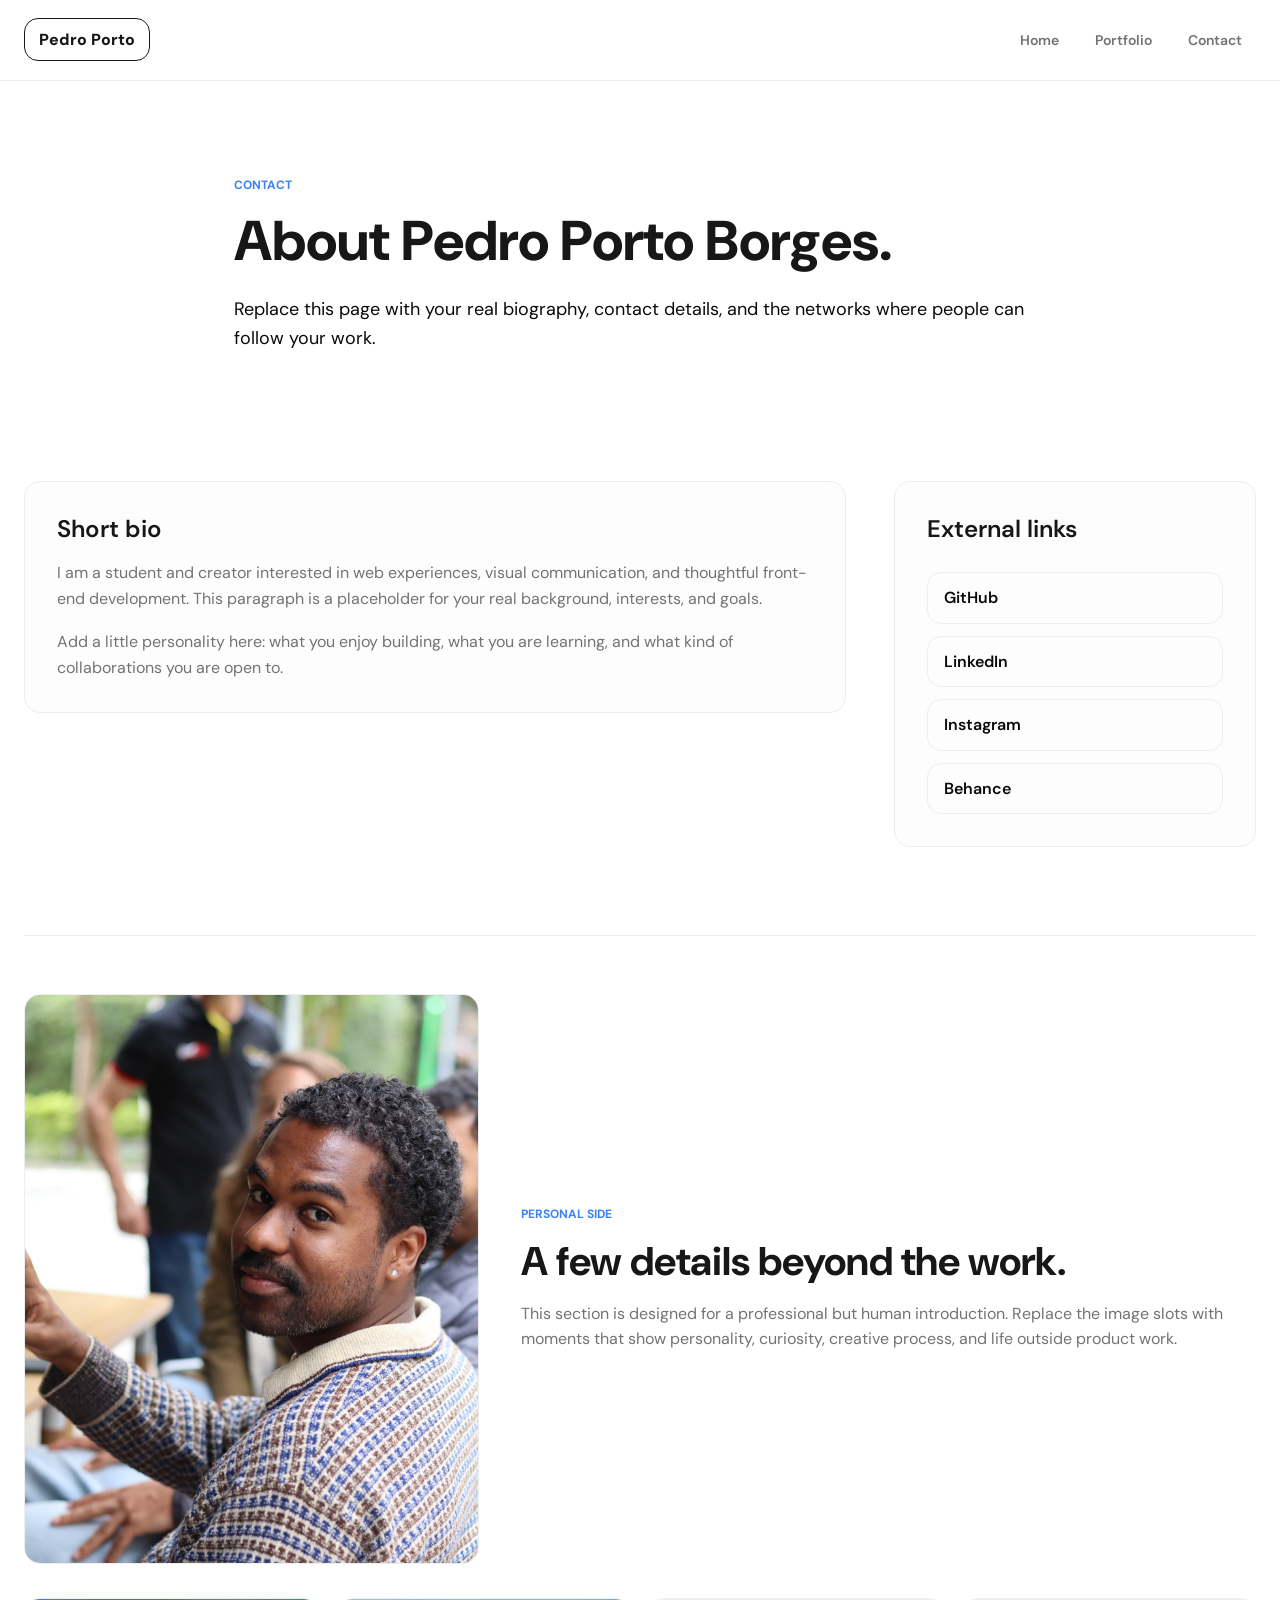
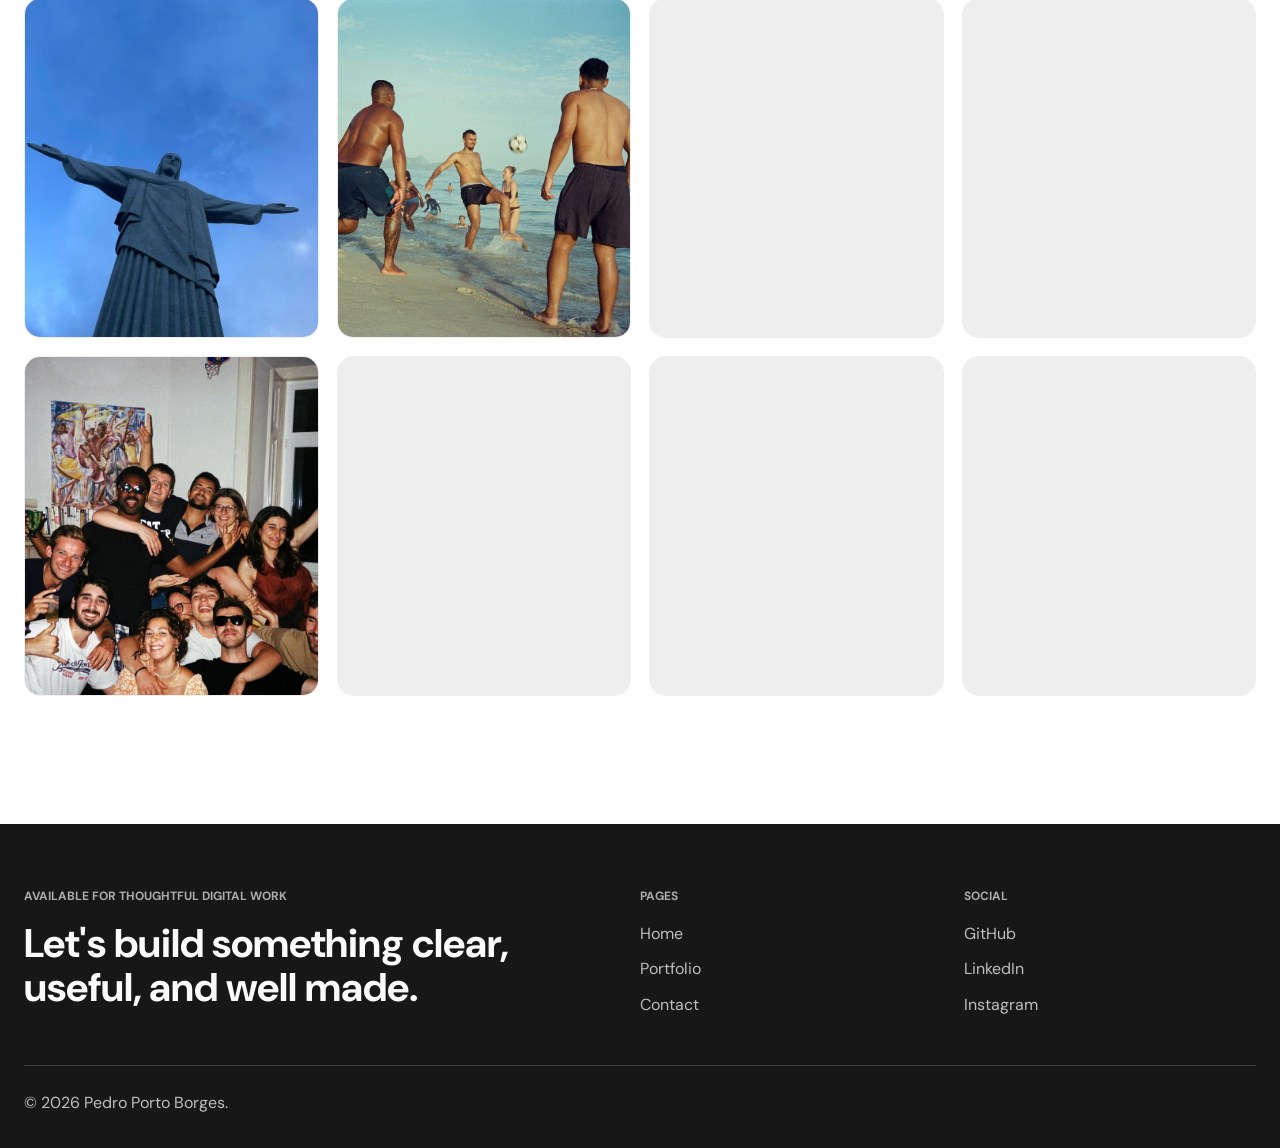
==== commit e4dce04b: "Update font styles to use DM Sans and Geist Mono across HTML and kit files" ====
--- a/contact.html
+++ b/contact.html
@@ -8,7 +8,7 @@
     <title>Pedro Porto Borges - Portfolio</title>
     <link rel="preconnect" href="https://fonts.googleapis.com">
     <link rel="preconnect" href="https://fonts.gstatic.com" crossorigin>
-    <link href="https://fonts.googleapis.com/css2?family=Inter:wght@400;500;600;700;800&display=swap" rel="stylesheet">
+    <link href="https://fonts.googleapis.com/css2?family=DM+Sans:wght@400;500;600;700;800&family=Geist+Mono:wght@400;500;600&display=swap" rel="stylesheet">
     <link rel="stylesheet" href="/assets/css/estilo.min.css">
 </head>
     
--- a/assets/css/estilo.min.css
+++ b/assets/css/estilo.min.css
@@ -1 +1,2344 @@
-﻿*{box-sizing:border-box;margin:0;padding:0}:root{--color-primary:#2D3E5F;--color-accent:#3B82F6;--color-energy:#F59E0B;--color-success:#10B981;--color-charcoal:#1F2937;--color-slate:#374151;--color-gray:#6B7280;--color-light-gray:#D1D5DB;--color-bg-gray:#F3F4F6;--color-white:#FFFFFF;--color-error:#EF4444;--color-warning:#F59E0B;--color-info:#3B82F6;--font-primary:"Inter",-apple-system,BlinkMacSystemFont,"Segoe UI",sans-serif;--text-h1:3.5rem;--text-h2:2.5rem;--text-h3:2rem;--text-h4:1.5rem;--text-h5:1.25rem;--text-h6:1.125rem;--text-body-lg:1.125rem;--text-body-md:1rem;--text-body-sm:0.875rem;--text-body-xs:0.75rem;--leading-tight:1.1;--leading-snug:1.25;--leading-normal:1.5;--leading-ui:1.5;--leading-caption:1.4;--leading-compact:1.4;--leading-relaxed:1.6;--leading-loose:1.8;--weight-regular:400;--weight-medium:500;--weight-semibold:600;--weight-bold:700;--weight-extrabold:800;--space-xs:0.5rem;--space-sm:1rem;--space-md:1.5rem;--space-lg:2rem;--space-xl:3rem;--space-2xl:4rem;--space-3xl:6rem;--container-sm:640px;--container-md:768px;--container-lg:1024px;--container-xl:1280px;--shadow-sm:0 1px 2px rgba(31,41,55,0.05);--shadow-md:0 4px 6px rgba(31,41,55,0.1);--shadow-lg:0 10px 15px rgba(31,41,55,0.1);--radius-sm:0.375rem;--radius-md:0.5rem;--radius-lg:0.75rem;--radius-xl:1rem;--transition-fast:150ms ease;--transition-base:200ms ease;--transition-slow:300ms ease;--text-display:4.5rem;--bg:var(--color-white);--surface:var(--color-white);--ink:var(--color-primary);--muted:var(--color-slate);--meta:var(--color-gray);--soft:var(--color-bg-gray);--line:var(--color-light-gray);--accent:var(--color-accent);--accent-soft:#EFF6FF;--warm:var(--color-energy);--green:var(--color-success);--radius:var(--radius-lg);--shadow:var(--shadow-lg);--transition:var(--transition-base)}@media (max-width:1023px){:root{--text-h1:3rem;--text-h2:2.25rem;--text-h3:1.75rem;--text-display:4rem}}@media (max-width:767px){:root{--text-h1:2.5rem;--text-h2:2rem;--text-h3:1.5rem;--text-h4:1.25rem;--text-h5:1.125rem;--text-h6:1rem;--text-display:3.25rem}}html{scroll-behavior:smooth}body{background:var(--bg);color:var(--color-slate);font-family:var(--font-primary);font-size:var(--text-body-md);font-weight:var(--weight-regular);line-height:var(--leading-relaxed)}img{display:block;max-width:100%}a{color:inherit;text-decoration:none}p{color:var(--muted);font-size:var(--text-body-md);font-weight:var(--weight-regular);line-height:var(--leading-relaxed);max-width:70ch}.container{margin:0 auto;max-width:var(--container-xl);padding:0 var(--space-md)}.narrow{max-width:860px}.navbar{background:rgba(255,255,255,0.94);border-bottom:1px solid var(--line);backdrop-filter:blur(18px);position:sticky;top:0;z-index:20}.navbar .container{align-items:center;display:flex;justify-content:space-between;min-height:80px}.navbar-brand a{color:var(--color-primary);font-size:var(--text-body-md);font-weight:var(--weight-extrabold);letter-spacing:0}.logo{border:1px solid var(--color-primary);border-radius:var(--radius-md);padding:10px 14px;transition:background var(--transition),color var(--transition),transform var(--transition)}.navbar-brand a:hover .logo{background:var(--color-primary);color:var(--color-white);transform:translateY(-2px)}.navbar-menu ul{display:flex;gap:8px;list-style:none}.navbar-menu a{border-radius:var(--radius-md);color:var(--color-gray);display:block;font-size:var(--text-body-sm);font-weight:var(--weight-semibold);line-height:var(--leading-ui,1.5);padding:10px 14px;transition:background var(--transition),color var(--transition),transform var(--transition)}.navbar-menu a:hover{background:var(--accent-soft);color:var(--color-accent);transform:translateY(-2px)}.hero,.page-hero,.project-detail-hero{padding:var(--space-3xl) 0 var(--space-2xl)}.hero-grid{align-items:center;display:grid;gap:var(--space-2xl);grid-template-columns:minmax(0,1.12fr) minmax(320px,0.88fr)}.eyebrow{color:var(--accent);font-size:var(--text-body-xs);font-weight:var(--weight-bold);letter-spacing:0;line-height:var(--leading-caption,1.4);margin-bottom:var(--space-sm);text-transform:uppercase}h1,h2,h3{color:var(--color-primary);letter-spacing:0}h1{font-size:var(--text-h1);font-weight:var(--weight-extrabold);line-height:var(--leading-tight);max-width:880px}h2{font-size:var(--text-h2);font-weight:var(--weight-bold);line-height:var(--leading-tight)}h3{font-size:var(--text-h3);font-weight:var(--weight-bold);line-height:var(--leading-snug)}.lead{color:var(--color-slate);font-size:var(--text-body-lg);line-height:var(--leading-relaxed);margin-top:var(--space-md)}.button-row,.section-action{align-items:center;display:flex;flex-wrap:wrap;gap:var(--space-sm);margin-top:var(--space-lg)}.btn,.text-link,.back-link{align-items:center;display:inline-flex;font-weight:var(--weight-semibold);transition:color var(--transition),background var(--transition),border-color var(--transition),transform var(--transition)}.btn{border:1px solid var(--color-primary);border-radius:var(--radius-md);font-size:var(--text-body-md);justify-content:center;line-height:var(--leading-ui,1.5);min-height:44px;padding:0.75rem 1.5rem}.btn-primary{background:var(--color-primary);color:var(--color-white)}.btn-secondary{background:transparent;color:var(--color-primary)}.btn:hover,.text-link:hover,.back-link:hover{transform:translateY(-2px)}.btn-primary:hover{background:#3D4E6F;border-color:#3D4E6F;box-shadow:var(--shadow-lg)}.btn-secondary:hover{background:var(--accent-soft);border-color:var(--color-accent);color:var(--color-accent)}.text-link,.back-link{color:var(--color-accent);position:relative}.text-link::after,.back-link::after{background:currentColor;bottom:-4px;content:"";height:2px;left:0;position:absolute;transform:scaleX(0.45);transform-origin:left;transition:transform var(--transition);width:100%}.text-link:hover::after,.back-link:hover::after{transform:scaleX(1)}a:focus-visible,button:focus-visible,.btn:focus-visible,.text-link:focus-visible,.back-link:focus-visible,.navbar-menu a:focus-visible,.social-panel a:focus-visible{outline:3px solid rgba(59,130,246,0.42);outline-offset:3px}.hero-card{aspect-ratio:4 / 5;background:linear-gradient(145deg,var(--color-white),var(--color-bg-gray));border:1px solid var(--line);border-radius:var(--radius);box-shadow:var(--shadow);overflow:hidden;position:relative}.orbit{border:1px solid rgba(45,62,95,0.18);border-radius:50%;position:absolute}.orbit-one{height:360px;right:-96px;top:-90px;width:360px}.orbit-two{bottom:-120px;height:310px;left:-90px;width:310px}.preview-panel{background:var(--color-primary);border-radius:var(--radius);color:var(--color-white);left:36px;padding:26px;position:absolute;right:36px;top:44px}.preview-panel span{color:rgba(255,255,255,0.7);display:block;font-weight:800;margin-bottom:30px}.preview-panel strong{display:block;font-size:var(--text-display,4.5rem);line-height:0.9}.preview-stack{bottom:42px;display:grid;gap:14px;left:36px;position:absolute;right:36px}.preview-stack span{background:var(--surface);border:1px solid var(--line);border-radius:var(--radius);height:58px}.intro-section,.featured-section,.work-list-section,.contact-section,.personal-section,.project-media-section,.project-body-section{padding:var(--space-2xl) 0}.split-section{border-top:1px solid var(--line);display:grid;gap:var(--space-xl);grid-template-columns:1fr 1fr;padding-top:var(--space-xl)}.intro-copy p + p,.detail-content p + h2,.detail-content .case-image + h2{margin-top:28px}.section-heading{align-items:end;display:flex;justify-content:space-between;margin-bottom:30px}.project-grid{display:grid;gap:var(--space-md);grid-template-columns:repeat(2,minmax(0,1fr))}.project-grid-large{gap:var(--space-lg)}.project-card{background:var(--surface);border:1px solid var(--line);border-radius:var(--radius);overflow:hidden;transition:box-shadow var(--transition),transform var(--transition),border-color var(--transition),background var(--transition)}.project-card:hover{border-color:var(--color-accent);box-shadow:var(--shadow);transform:translateY(-4px)}.project-card-body{padding:var(--space-lg)}.project-card-body h2,.project-card-body h3{color:var(--color-charcoal);font-size:var(--text-h4);font-weight:var(--weight-semibold);line-height:var(--leading-snug);margin-bottom:var(--space-sm)}.project-card-body .text-link{margin-top:var(--space-sm)}.project-meta{color:var(--color-gray);font-size:var(--text-body-sm);font-weight:var(--weight-medium);line-height:var(--leading-caption,1.4);margin-bottom:var(--space-sm);text-transform:uppercase}.project-cover{aspect-ratio:16 / 10;background-color:var(--soft);display:block;min-height:240px;overflow:hidden;position:relative}.project-cover::before,.project-cover::after{content:"";display:none;position:absolute}.project-cover::before{border:1px solid rgba(45,62,95,0.18);border-radius:var(--radius);inset:34px}.project-cover::after{background:rgba(255,255,255,0.76);border:1px solid rgba(45,62,95,0.12);border-radius:var(--radius);bottom:34px;height:28%;left:34px;right:34px}.project-cover-one{background:linear-gradient(135deg,#EFF6FF 0%,#FFFFFF 52%,#DBEAFE 100%)}.project-cover-two{background:linear-gradient(135deg,#F3F4F6 0%,#FFFFFF 48%,#FEF3C7 100%)}.project-cover-three{background:linear-gradient(135deg,#FFFFFF 0%,#ECFDF5 52%,#D1FAE5 100%)}.project-cover-four{background:linear-gradient(135deg,#FFFFFF 0%,#F3F4F6 52%,#DBEAFE 100%)}.project-cover img,.case-image img,.profile-photo img,.personal-gallery img{background:var(--soft);display:block;height:100%;object-fit:cover;width:100%}.case-image{background:var(--surface);border:1px solid var(--line);border-radius:var(--radius);overflow:hidden}.case-image-hero{aspect-ratio:16 / 9;box-shadow:var(--shadow)}.case-image-inline{aspect-ratio:16 / 10;margin:36px 0}.case-image figcaption,.personal-gallery figcaption{color:var(--color-gray);font-size:var(--text-body-sm);line-height:var(--leading-caption,1.4);padding:12px 14px 14px}.project-media-section{padding-bottom:44px;padding-top:12px}.detail-grid,.contact-grid{align-items:start;display:grid;gap:var(--space-xl);grid-template-columns:minmax(0,1.25fr) minmax(280px,0.55fr)}.detail-content,.about-panel,.social-panel,.project-facts{background:var(--surface);border:1px solid var(--line);border-radius:var(--radius);padding:var(--space-lg)}.detail-content h2,.about-panel h2,.social-panel h2,.project-facts h2{color:var(--color-primary);font-size:var(--text-h4);font-weight:var(--weight-semibold);line-height:var(--leading-snug);margin-bottom:var(--space-sm)}.detail-content p + p,.about-panel p + p{margin-top:18px}.detail-content h2:not(:first-child){margin-top:42px}.project-facts dl{display:grid;gap:18px}.project-facts dt{color:var(--color-gray);font-size:var(--text-body-xs);font-weight:var(--weight-bold);line-height:var(--leading-caption,1.4);text-transform:uppercase}.project-facts dd{color:var(--color-charcoal);font-weight:var(--weight-medium)}.social-panel{display:grid;gap:12px}.social-panel a{border:1px solid var(--line);border-radius:var(--radius-md);font-weight:var(--weight-semibold);min-height:44px;padding:12px 16px;transition:background var(--transition),border-color var(--transition),transform var(--transition)}.social-panel a:hover{background:var(--accent-soft);border-color:var(--color-accent);color:var(--color-accent);transform:translateY(-2px)}.personal-section{padding-top:24px}.personal-feature{align-items:center;border-top:1px solid var(--line);display:grid;gap:42px;grid-template-columns:minmax(240px,0.62fr) minmax(0,1fr);padding-top:58px}.profile-photo{aspect-ratio:4 / 5;border:1px solid var(--line);border-radius:var(--radius);overflow:hidden}.personal-copy h2{max-width:620px}.personal-copy p:not(.eyebrow){margin-top:18px}.personal-gallery{display:grid;gap:18px;grid-template-columns:repeat(4,minmax(0,1fr));margin-top:34px}.personal-gallery figure{background:var(--surface);border:1px solid var(--line);border-radius:var(--radius);overflow:hidden;transition:transform var(--transition),box-shadow var(--transition)}.personal-gallery figure:hover{box-shadow:var(--shadow-lg);transform:translateY(-3px)}.personal-gallery img{aspect-ratio:1 / 1}.project-case-study{--case-section-space:var(--space-2xl);--case-copy-width:680px;--case-measure:62ch}.case-cover{padding:24px 24px 0}.case-study-image{background:var(--surface);border:1px solid var(--line);border-radius:var(--radius);overflow:hidden}.case-study-image img{background:linear-gradient(135deg,#EFF6FF 0%,#FFFFFF 52%,#DBEAFE 100%);display:block;height:100%;object-fit:cover;width:100%}.case-study-image figcaption{color:var(--color-gray);font-size:var(--text-body-sm);line-height:var(--leading-caption,1.4);padding:12px 14px 14px}.case-study-image-cover{aspect-ratio:16 / 9;box-shadow:var(--shadow);margin:0 auto;max-width:1180px}.case-study-image-cover figcaption{display:none}.case-intro{padding:var(--space-xl) 0 var(--space-lg)}.case-intro-grid{align-items:start;display:grid;gap:52px;grid-template-columns:minmax(0,1.45fr) minmax(260px,0.55fr)}.case-text-grid{align-items:start;display:grid;gap:48px;grid-template-columns:minmax(150px,220px) minmax(0,var(--case-copy-width));justify-content:start}.case-title-block h1{color:var(--color-primary);font-size:var(--text-h1);font-weight:var(--weight-extrabold);line-height:var(--leading-tight);margin-top:18px;max-width:780px}.case-title-block .lead{font-size:var(--text-body-lg);line-height:var(--leading-relaxed);max-width:58ch}.case-info-panel{background:var(--surface);border:1px solid var(--line);border-radius:var(--radius);padding:var(--space-md);position:sticky;top:102px}.case-info-panel dl{display:grid;gap:14px}.case-info-panel div{border-bottom:1px solid var(--line);padding-bottom:14px}.case-info-panel div:last-child{border-bottom:0;padding-bottom:0}.case-info-panel dt,.case-section-label .eyebrow{color:var(--accent);font-size:var(--text-body-xs);font-weight:var(--weight-bold);text-transform:uppercase}.case-info-panel dd{color:var(--color-charcoal);font-size:var(--text-body-sm);font-weight:var(--weight-semibold);line-height:1.48;margin-top:4px}.case-section{padding:var(--case-section-space) 0}.case-section + .case-section{border-top:1px solid var(--line)}.case-resume{padding-top:var(--space-xl)}.case-section-label{position:sticky;top:112px}.case-copy{max-width:var(--case-copy-width)}.case-copy h2{color:var(--color-primary);font-size:var(--text-h3);font-weight:var(--weight-bold);line-height:var(--leading-snug);max-width:680px}.case-copy h3{color:var(--color-primary);font-size:var(--text-h4);font-weight:var(--weight-semibold);line-height:var(--leading-snug);margin-top:28px;max-width:620px}.case-copy p{font-size:var(--text-body-md);line-height:var(--leading-relaxed);max-width:var(--case-measure)}.case-copy h2 + p,.case-copy p + p{margin-top:16px}.case-image-grid{display:grid;gap:16px;margin-top:32px}.case-image-grid-two{grid-template-columns:repeat(2,minmax(0,1fr))}.case-image-grid .case-study-image,.case-study-image-wide{aspect-ratio:3 / 2}.case-study-image-wide{margin-top:32px}.case-problem{border-top:0;padding:var(--space-2xl) 0}.problem-card{background:var(--color-primary);border-radius:var(--radius);color:var(--color-white);padding:clamp(28px,5vw,58px)}.problem-card .eyebrow,.problem-card p{color:rgba(255,255,255,0.72)}.problem-card h2{color:var(--color-white);font-size:var(--text-h2);font-weight:var(--weight-bold);line-height:var(--leading-tight);max-width:760px}.problem-card p{font-size:var(--text-body-md);line-height:var(--leading-relaxed);margin-top:18px;max-width:62ch}.problem-card blockquote{border-left:3px solid var(--warm);color:var(--color-white);font-size:var(--text-h5);font-weight:var(--weight-bold);line-height:var(--leading-compact,1.4);margin-top:32px;max-width:760px;padding-left:22px}.case-role{padding-bottom:24px}.case-role-card{background:var(--surface);border:1px solid var(--line);border-radius:var(--radius);display:grid;gap:42px;grid-template-columns:minmax(220px,0.75fr) minmax(0,1.25fr);padding-bottom:clamp(30px,5vw,56px);padding-top:clamp(30px,5vw,56px)}.case-role-card h2{color:var(--color-primary);font-size:var(--text-h4);font-weight:var(--weight-semibold);line-height:var(--leading-snug);max-width:520px}.role-list p + p{margin-top:18px}.footer{background:var(--color-primary);color:var(--color-white);margin-top:var(--space-2xl);padding:var(--space-2xl) 0 var(--space-lg)}.footer-content{display:grid;gap:var(--space-lg);grid-template-columns:1.4fr 0.7fr 0.7fr}.footer h2{color:var(--color-white);font-size:var(--text-h2);font-weight:var(--weight-bold);line-height:var(--leading-tight);max-width:760px}.footer h3,.footer-kicker{color:rgba(255,255,255,0.64);font-size:var(--text-body-xs);font-weight:var(--weight-bold);line-height:var(--leading-caption);margin-bottom:var(--space-sm);text-transform:uppercase}.footer-links{display:grid;gap:10px;list-style:none}.footer a,.footer-bottom p{color:rgba(255,255,255,0.72)}.footer a:hover{color:var(--surface)}.footer-bottom{border-top:1px solid rgba(255,255,255,0.16);margin-top:var(--space-xl);padding-top:var(--space-md)}.section-fade{animation:fadeUp 640ms ease both}@keyframes fadeUp{from{opacity:0;transform:translateY(18px)}to{opacity:1;transform:translateY(0)}}@media (max-width:860px){.navbar .container,.navbar-menu ul{align-items:center;flex-direction:column}.navbar .container{gap:16px;padding-bottom:18px;padding-top:18px}.navbar-menu ul{display:grid;gap:8px;grid-template-columns:repeat(3,1fr);width:100%}.navbar-menu a{text-align:center}.hero,.page-hero,.project-detail-hero{padding:68px 0 42px}.hero-grid,.split-section,.project-grid,.detail-grid,.contact-grid,.footer-content{grid-template-columns:1fr}.hero-card{min-height:420px}.intro-section,.featured-section,.work-list-section,.contact-section,.personal-section,.project-media-section,.project-body-section{padding:46px 0}.personal-feature{grid-template-columns:1fr}.personal-gallery{grid-template-columns:repeat(2,minmax(0,1fr))}.personal-feature{align-items:start;padding-top:42px}.personal-gallery{gap:14px}.case-cover{padding:18px 18px 0}.case-intro{padding:52px 0 28px}.case-intro-grid,.case-text-grid,.case-role-card{gap:28px;grid-template-columns:1fr}.case-info-panel,.case-section-label{position:static}.case-section{padding:58px 0}.case-image-grid-two{grid-template-columns:1fr}.case-study-image-cover{aspect-ratio:16 / 10}.problem-card blockquote{padding-left:18px}}@media (max-width:520px){.container{padding:0 18px}h1{font-size:var(--text-h1);line-height:var(--leading-tight)}.navbar-menu ul{grid-template-columns:1fr}.personal-gallery{grid-template-columns:1fr}.btn{width:100%}.hero-card{min-height:340px}.preview-panel,.preview-stack{left:24px;right:24px}.project-card-body,.detail-content,.about-panel,.social-panel,.project-facts{padding:22px}.case-image-inline{margin:28px 0}.case-image figcaption,.personal-gallery figcaption{font-size:0.8rem}}
+* {
+    -webkit-box-sizing: border-box;
+    box-sizing: border-box;
+    margin: 0;
+    padding: 0;
+    border-color: var(--border)
+}
+
+:root {
+    --background: #ffffff;
+    --foreground: #0a0a0a;
+    --card: #fdfdfd;
+    --card-foreground: #0a0a0a;
+    --popover: #ffffff;
+    --popover-foreground: #0a0a0a;
+    --primary: #171717;
+    --primary-foreground: #fafafa;
+    --secondary: #d4d4d4;
+    --secondary-foreground: #0a0a0a;
+    --muted-token: #eeeeee;
+    --muted-foreground: #737373;
+    --accent-token: #eeeeee;
+    --accent-foreground: #171717;
+    --destructive: #e7000b;
+    --destructive-foreground: #ffffff;
+    --border: #eeeeee;
+    --input: #f5f5f5;
+    --ring: #a1a1a1;
+    --chart-1: #91c5ff;
+    --chart-2: #3a81f6;
+    --chart-3: #2563ef;
+    --chart-4: #1a4eda;
+    --chart-5: #1f3fad;
+    --sidebar: #fafafa;
+    --sidebar-foreground: #0a0a0a;
+    --sidebar-primary: #171717;
+    --sidebar-primary-foreground: #fafafa;
+    --sidebar-accent: #f5f5f5;
+    --sidebar-accent-foreground: #171717;
+    --sidebar-border: #e5e5e5;
+    --sidebar-ring: #a1a1a1;
+    --font-sans: "DM Sans", ui-sans-serif, sans-serif, system-ui;
+    --font-serif: ui-serif, Georgia, Cambria, "Times New Roman", Times, serif;
+    --font-mono: "Geist Mono", ui-monospace, monospace;
+    --radius: 1rem;
+    --shadow-x: 0;
+    --shadow-y: 1px;
+    --shadow-blur: 3px;
+    --shadow-spread: 0px;
+    --shadow-opacity: 0.1;
+    --shadow-color: oklch(0 0 0);
+    --shadow-2xs: 0 1px 3px 0px hsl(0 0% 0%/0.05);
+    --shadow-xs: 0 1px 3px 0px hsl(0 0% 0%/0.05);
+    --shadow-sm: 0 1px 3px 0px hsl(0 0% 0%/0.10), 0 1px 2px -1px hsl(0 0% 0%/0.10);
+    --shadow: 0 1px 3px 0px hsl(0 0% 0%/0.10), 0 1px 2px -1px hsl(0 0% 0%/0.10);
+    --shadow-md: 0 1px 3px 0px hsl(0 0% 0%/0.10), 0 2px 4px -1px hsl(0 0% 0%/0.10);
+    --shadow-lg: 0 1px 3px 0px hsl(0 0% 0%/0.10), 0 4px 6px -1px hsl(0 0% 0%/0.10);
+    --shadow-xl: 0 1px 3px 0px hsl(0 0% 0%/0.10), 0 8px 10px -1px hsl(0 0% 0%/0.10);
+    --shadow-2xl: 0 1px 3px 0px hsl(0 0% 0%/0.25);
+    --tracking-normal: 0em;
+    --spacing: 0.25rem;
+    --color-background: var(--background);
+    --color-foreground: var(--foreground);
+    --color-card: var(--card);
+    --color-card-foreground: var(--card-foreground);
+    --color-popover: var(--popover);
+    --color-popover-foreground: var(--popover-foreground);
+    --color-primary: var(--primary);
+    --color-primary-foreground: var(--primary-foreground);
+    --color-secondary: var(--secondary);
+    --color-secondary-foreground: var(--secondary-foreground);
+    --color-muted: var(--muted-token);
+    --color-muted-foreground: var(--muted-foreground);
+    --color-accent: var(--chart-2);
+    --color-accent-foreground: var(--accent-foreground);
+    --color-destructive: var(--destructive);
+    --color-destructive-foreground: var(--destructive-foreground);
+    --color-border: var(--border);
+    --color-input: var(--input);
+    --color-ring: var(--ring);
+    --color-chart-1: var(--chart-1);
+    --color-chart-2: var(--chart-2);
+    --color-chart-3: var(--chart-3);
+    --color-chart-4: var(--chart-4);
+    --color-chart-5: var(--chart-5);
+    --color-charcoal: var(--foreground);
+    --color-slate: var(--foreground);
+    --color-gray: var(--muted-foreground);
+    --color-light-gray: var(--border);
+    --color-bg-gray: var(--muted-token);
+    --color-white: var(--background);
+    --color-error: var(--destructive);
+    --color-warning: var(--chart-3);
+    --color-info: var(--chart-2);
+    --font-primary: var(--font-sans);
+    --text-h1: 3.5rem;
+    --text-h2: 2.5rem;
+    --text-h3: 2rem;
+    --text-h4: 1.5rem;
+    --text-h5: 1.25rem;
+    --text-h6: 1.125rem;
+    --text-body-lg: 1.125rem;
+    --text-body-md: 1rem;
+    --text-body-sm: 0.875rem;
+    --text-body-xs: 0.75rem;
+    --leading-tight: 1.1;
+    --leading-snug: 1.25;
+    --leading-normal: 1.5;
+    --leading-ui: 1.5;
+    --leading-caption: 1.4;
+    --leading-compact: 1.4;
+    --leading-relaxed: 1.6;
+    --leading-loose: 1.8;
+    --weight-regular: 400;
+    --weight-medium: 500;
+    --weight-semibold: 600;
+    --weight-bold: 700;
+    --weight-extrabold: 800;
+    --space-xs: 0.5rem;
+    --space-sm: 1rem;
+    --space-md: 1.5rem;
+    --space-lg: 2rem;
+    --space-xl: 3rem;
+    --space-2xl: 4rem;
+    --space-3xl: 6rem;
+    --container-sm: 640px;
+    --container-md: 768px;
+    --container-lg: 1024px;
+    --container-xl: 1280px;
+    --radius-sm: calc(var(--radius) - 4px);
+    --radius-md: calc(var(--radius) - 2px);
+    --radius-lg: var(--radius);
+    --radius-xl: calc(var(--radius) + 4px);
+    --transition-fast: 150ms ease;
+    --transition-base: 200ms ease;
+    --transition-slow: 300ms ease;
+    --text-display: 4.5rem;
+    --bg: var(--background);
+    --surface: var(--card);
+    --ink: var(--foreground);
+    --muted: var(--muted-foreground);
+    --meta: var(--muted-foreground);
+    --soft: var(--muted-token);
+    --line: var(--border);
+    --accent: var(--chart-2);
+    --accent-soft: var(--accent-token);
+    --warm: var(--chart-3);
+    --green: var(--chart-1);
+    --transition: var(--transition-base)
+}
+
+.dark {
+    --background: #171717;
+    --foreground: #fafafa;
+    --card: #0e0e0e;
+    --card-foreground: #fafafa;
+    --popover: #171717;
+    --popover-foreground: #fafafa;
+    --primary: #e5e5e5;
+    --primary-foreground: #171717;
+    --secondary: #262626;
+    --secondary-foreground: #fafafa;
+    --muted-token: #262626;
+    --muted-foreground: #a1a1a1;
+    --accent-token: #404040;
+    --accent-foreground: #fafafa;
+    --destructive: #ff6467;
+    --destructive-foreground: #fafafa;
+    --border: #262626;
+    --input: #262626;
+    --ring: #737373;
+    --chart-1: #91c5ff;
+    --chart-2: #3a81f6;
+    --chart-3: #2563ef;
+    --chart-4: #1a4eda;
+    --chart-5: #1f3fad;
+    --sidebar: #262626;
+    --sidebar-foreground: #fafafa;
+    --sidebar-primary: #1447e6;
+    --sidebar-primary-foreground: #fafafa;
+    --sidebar-accent: #262626;
+    --sidebar-accent-foreground: #fafafa;
+    --sidebar-border: #282828;
+    --sidebar-ring: #525252
+}
+
+@media (max-width:1023px) {
+    :root {
+        --text-h1: 3rem;
+        --text-h2: 2.25rem;
+        --text-h3: 1.75rem;
+        --text-display: 4rem
+    }
+}
+
+@media (max-width:767px) {
+    :root {
+        --text-h1: 2.5rem;
+        --text-h2: 2rem;
+        --text-h3: 1.5rem;
+        --text-h4: 1.25rem;
+        --text-h5: 1.125rem;
+        --text-h6: 1rem;
+        --text-display: 3.25rem
+    }
+}
+
+html {
+    scroll-behavior: smooth
+}
+
+body {
+    background: var(--bg);
+    color: var(--color-slate);
+    font-family: var(--font-primary);
+    font-size: var(--text-body-md);
+    font-weight: var(--weight-regular);
+    line-height: var(--leading-relaxed)
+}
+
+img {
+    display: block;
+    max-width: 100%
+}
+
+a {
+    color: inherit;
+    text-decoration: none
+}
+
+p {
+    color: var(--muted);
+    font-size: var(--text-body-md);
+    font-weight: var(--weight-regular);
+    line-height: var(--leading-relaxed);
+    max-width: 70ch
+}
+
+.container {
+    margin: 0 auto;
+    max-width: var(--container-xl);
+    padding: 0 var(--space-md)
+}
+
+.narrow {
+    max-width: 860px
+}
+
+.navbar {
+    background: color-mix(in srgb, var(--background) 94%, transparent);
+    border-bottom: 1px solid var(--line);
+    backdrop-filter: blur(18px);
+    position: sticky;
+    top: 0;
+    z-index: 20
+}
+
+.navbar .container {
+    -webkit-box-align: center;
+    -ms-flex-align: center;
+    align-items: center;
+    display: -webkit-box;
+    display: -ms-flexbox;
+    display: flex;
+    -webkit-box-pack: justify;
+    -ms-flex-pack: justify;
+    justify-content: space-between;
+    min-height: 80px
+}
+
+.navbar-brand a {
+    color: var(--color-primary);
+    font-size: var(--text-body-md);
+    font-weight: var(--weight-extrabold);
+    letter-spacing: 0
+}
+
+.logo {
+    border: 1px solid var(--color-primary);
+    border-radius: var(--radius-md);
+    padding: 10px 14px;
+    -webkit-transition: background var(--transition), color var(--transition), -webkit-transform var(--transition);
+    transition: background var(--transition), color var(--transition), -webkit-transform var(--transition);
+    transition: background var(--transition), color var(--transition), transform var(--transition);
+    transition: background var(--transition), color var(--transition), transform var(--transition), -webkit-transform var(--transition)
+}
+
+.navbar-brand a:hover .logo {
+    background: var(--color-primary);
+    color: var(--primary-foreground);
+    -webkit-transform: translateY(-2px);
+    transform: translateY(-2px)
+}
+
+.navbar-menu ul {
+    display: -webkit-box;
+    display: -ms-flexbox;
+    display: flex;
+    gap: 8px;
+    list-style: none
+}
+
+.navbar-menu a {
+    border-radius: var(--radius-md);
+    color: var(--color-gray);
+    display: block;
+    font-size: var(--text-body-sm);
+    font-weight: var(--weight-semibold);
+    line-height: var(--leading-ui, 1.5);
+    padding: 10px 14px;
+    -webkit-transition: background var(--transition), color var(--transition), -webkit-transform var(--transition);
+    transition: background var(--transition), color var(--transition), -webkit-transform var(--transition);
+    transition: background var(--transition), color var(--transition), transform var(--transition);
+    transition: background var(--transition), color var(--transition), transform var(--transition), -webkit-transform var(--transition)
+}
+
+.navbar-menu a:hover {
+    background: var(--accent-soft);
+    color: var(--color-accent);
+    -webkit-transform: translateY(-2px);
+    transform: translateY(-2px)
+}
+
+.sidebar-toggle {
+    display: -webkit-box;
+    display: -ms-flexbox;
+    display: flex;
+    -webkit-box-orient: vertical;
+    -webkit-box-direction: normal;
+    -ms-flex-direction: column;
+    flex-direction: column;
+    background: none;
+    border: none;
+    cursor: pointer;
+    padding: 0.5rem;
+    gap: 0.4rem;
+    -webkit-box-align: center;
+    -ms-flex-align: center;
+    align-items: center;
+    -webkit-box-pack: center;
+    -ms-flex-pack: center;
+    justify-content: center;
+    -ms-flex-item-align: start;
+    align-self: flex-start;
+    margin-bottom: var(--yc-space-lg)
+}
+
+.sidebar-toggle span {
+    width: 24px;
+    height: 2px;
+    background: var(--yc-text);
+    border-radius: 2px;
+    -webkit-transition: all 300ms ease;
+    transition: all 300ms ease;
+    display: block
+}
+
+.sidebar-toggle:hover span {
+    background: var(--yc-accent)
+}
+
+.sidebar-toggle:focus-visible {
+    outline: 2px solid var(--yc-accent);
+    outline-offset: 4px
+}
+
+.hero,
+.page-hero,
+.project-detail-hero {
+    padding: var(--space-3xl) 0 var(--space-2xl)
+}
+
+.hero-grid {
+    -webkit-box-align: center;
+    -ms-flex-align: center;
+    align-items: center;
+    display: -ms-grid;
+    display: grid;
+    gap: var(--space-2xl);
+    -ms-grid-columns: minmax(0, 1.12fr) var(--space-2xl) minmax(320px, 0.88fr);
+    grid-template-columns: minmax(0, 1.12fr) minmax(320px, 0.88fr)
+}
+
+.eyebrow {
+    color: var(--accent);
+    font-size: var(--text-body-xs);
+    font-weight: var(--weight-bold);
+    letter-spacing: 0;
+    line-height: var(--leading-caption, 1.4);
+    margin-bottom: var(--space-sm);
+    text-transform: uppercase
+}
+
+h1,
+h2,
+h3 {
+    color: var(--color-primary);
+    letter-spacing: 0
+}
+
+h1 {
+    font-size: var(--text-h1);
+    font-weight: var(--weight-extrabold);
+    line-height: var(--leading-tight);
+    max-width: 880px
+}
+
+h2 {
+    font-size: var(--text-h2);
+    font-weight: var(--weight-bold);
+    line-height: var(--leading-tight)
+}
+
+h3 {
+    font-size: var(--text-h3);
+    font-weight: var(--weight-bold);
+    line-height: var(--leading-snug)
+}
+
+.lead {
+    color: var(--color-slate);
+    font-size: var(--text-body-lg);
+    line-height: var(--leading-relaxed);
+    margin-top: var(--space-md)
+}
+
+.button-row,
+.section-action {
+    -webkit-box-align: center;
+    -ms-flex-align: center;
+    align-items: center;
+    display: -webkit-box;
+    display: -ms-flexbox;
+    display: flex;
+    -ms-flex-wrap: wrap;
+    flex-wrap: wrap;
+    gap: var(--space-sm);
+    margin-top: var(--space-lg)
+}
+
+.back-link,
+.btn,
+.text-link {
+    -webkit-box-align: center;
+    -ms-flex-align: center;
+    align-items: center;
+    display: -webkit-inline-box;
+    display: -ms-inline-flexbox;
+    display: inline-flex;
+    font-weight: var(--weight-semibold);
+    -webkit-transition: color var(--transition), background var(--transition), border-color var(--transition), -webkit-transform var(--transition);
+    transition: color var(--transition), background var(--transition), border-color var(--transition), -webkit-transform var(--transition);
+    transition: color var(--transition), background var(--transition), border-color var(--transition), transform var(--transition);
+    transition: color var(--transition), background var(--transition), border-color var(--transition), transform var(--transition), -webkit-transform var(--transition)
+}
+
+.btn {
+    border: 1px solid var(--color-primary);
+    border-radius: var(--radius-md);
+    font-size: var(--text-body-md);
+    -webkit-box-pack: center;
+    -ms-flex-pack: center;
+    justify-content: center;
+    line-height: var(--leading-ui, 1.5);
+    min-height: 44px;
+    padding: 0.75rem 1.5rem
+}
+
+.btn-primary {
+    background: var(--color-primary);
+    color: var(--primary-foreground)
+}
+
+.btn-secondary {
+    background: transparent;
+    color: var(--color-primary)
+}
+
+.back-link:hover,
+.btn:hover,
+.text-link:hover {
+    -webkit-transform: translateY(-2px);
+    transform: translateY(-2px)
+}
+
+.btn-primary:hover {
+    background: var(--foreground);
+    border-color: var(--foreground);
+    -webkit-box-shadow: var(--shadow-lg);
+    box-shadow: var(--shadow-lg)
+}
+
+.btn-secondary:hover {
+    background: var(--accent-soft);
+    border-color: var(--color-accent);
+    color: var(--color-accent)
+}
+
+.back-link,
+.text-link {
+    color: var(--color-accent);
+    position: relative
+}
+
+.back-link:after,
+.text-link:after {
+    background: currentColor;
+    bottom: -4px;
+    content: "";
+    height: 2px;
+    left: 0;
+    position: absolute;
+    -webkit-transform: scaleX(0.45);
+    transform: scaleX(0.45);
+    -webkit-transform-origin: left;
+    transform-origin: left;
+    -webkit-transition: -webkit-transform var(--transition);
+    transition: -webkit-transform var(--transition);
+    transition: transform var(--transition);
+    transition: transform var(--transition), -webkit-transform var(--transition);
+    width: 100%
+}
+
+.back-link:hover:after,
+.text-link:hover:after {
+    -webkit-transform: scaleX(1);
+    transform: scaleX(1)
+}
+
+.back-link:focus-visible,
+.btn:focus-visible,
+.navbar-menu a:focus-visible,
+.social-panel a:focus-visible,
+.text-link:focus-visible,
+a:focus-visible,
+button:focus-visible {
+    outline: 3px solid color-mix(in srgb, var(--ring) 55%, transparent);
+    outline-offset: 3px
+}
+
+.hero-card {
+    aspect-ratio: 4/5;
+    background: linear-gradient(145deg, var(--color-white), var(--color-bg-gray));
+    border: 1px solid var(--line);
+    border-radius: var(--radius);
+    -webkit-box-shadow: var(--shadow);
+    box-shadow: var(--shadow);
+    overflow: hidden;
+    position: relative
+}
+
+.orbit {
+    border: 1px solid rgba(45, 62, 95, 0.18);
+    border-radius: 50%;
+    position: absolute
+}
+
+.orbit-one {
+    height: 360px;
+    right: -96px;
+    top: -90px;
+    width: 360px
+}
+
+.orbit-two {
+    bottom: -120px;
+    height: 310px;
+    left: -90px;
+    width: 310px
+}
+
+.preview-panel {
+    background: var(--color-primary);
+    border-radius: var(--radius);
+    color: var(--primary-foreground);
+    left: 36px;
+    padding: 26px;
+    position: absolute;
+    right: 36px;
+    top: 44px
+}
+
+.preview-panel span {
+    color: rgba(255, 255, 255, 0.7);
+    display: block;
+    font-weight: 800;
+    margin-bottom: 30px
+}
+
+.preview-panel strong {
+    display: block;
+    font-size: var(--text-display, 4.5rem);
+    line-height: 0.9
+}
+
+.preview-stack {
+    bottom: 42px;
+    display: -ms-grid;
+    display: grid;
+    gap: 14px;
+    left: 36px;
+    position: absolute;
+    right: 36px
+}
+
+.preview-stack span {
+    background: var(--surface);
+    border: 1px solid var(--line);
+    border-radius: var(--radius);
+    height: 58px
+}
+
+.contact-section,
+.featured-section,
+.intro-section,
+.personal-section,
+.project-body-section,
+.project-media-section,
+.work-list-section {
+    padding: var(--space-2xl) 0
+}
+
+.split-section {
+    border-top: 1px solid var(--line);
+    display: -ms-grid;
+    display: grid;
+    gap: var(--space-xl);
+    -ms-grid-columns: 1fr var(--space-xl) 1fr;
+    grid-template-columns: 1fr 1fr;
+    padding-top: var(--space-xl)
+}
+
+.detail-content .case-image+h2,
+.detail-content p+h2,
+.intro-copy p+p {
+    margin-top: 28px
+}
+
+.section-heading {
+    -webkit-box-align: end;
+    -ms-flex-align: end;
+    align-items: end;
+    display: -webkit-box;
+    display: -ms-flexbox;
+    display: flex;
+    -webkit-box-pack: justify;
+    -ms-flex-pack: justify;
+    justify-content: space-between;
+    margin-bottom: 30px
+}
+
+.project-grid {
+    display: -ms-grid;
+    display: grid;
+    gap: var(--space-md);
+    -ms-grid-columns: minmax(0, 1fr) var(--space-md) minmax(0, 1fr);
+    grid-template-columns: repeat(2, minmax(0, 1fr))
+}
+
+.project-grid-large {
+    gap: var(--space-lg)
+}
+
+.project-card {
+    background: var(--surface);
+    border: 1px solid var(--line);
+    border-radius: var(--radius);
+    overflow: hidden;
+    -webkit-transition: border-color var(--transition), background var(--transition), -webkit-box-shadow var(--transition), -webkit-transform var(--transition);
+    transition: border-color var(--transition), background var(--transition), -webkit-box-shadow var(--transition), -webkit-transform var(--transition);
+    transition: box-shadow var(--transition), transform var(--transition), border-color var(--transition), background var(--transition);
+    transition: box-shadow var(--transition), transform var(--transition), border-color var(--transition), background var(--transition), -webkit-box-shadow var(--transition), -webkit-transform var(--transition)
+}
+
+.project-card:hover {
+    border-color: var(--color-accent);
+    -webkit-box-shadow: var(--shadow);
+    box-shadow: var(--shadow);
+    -webkit-transform: translateY(-4px);
+    transform: translateY(-4px)
+}
+
+.project-card-body {
+    padding: var(--space-lg)
+}
+
+.project-card-body h2,
+.project-card-body h3 {
+    color: var(--color-charcoal);
+    font-size: var(--text-h4);
+    font-weight: var(--weight-semibold);
+    line-height: var(--leading-snug);
+    margin-bottom: var(--space-sm)
+}
+
+.project-card-body .text-link {
+    margin-top: var(--space-sm)
+}
+
+.project-meta {
+    color: var(--color-gray);
+    font-size: var(--text-body-sm);
+    font-weight: var(--weight-medium);
+    line-height: var(--leading-caption, 1.4);
+    margin-bottom: var(--space-sm);
+    text-transform: uppercase
+}
+
+.project-cover {
+    aspect-ratio: 16/10;
+    background-color: var(--soft);
+    display: block;
+    min-height: 240px;
+    overflow: hidden;
+    position: relative
+}
+
+.project-cover:after,
+.project-cover:before {
+    content: "";
+    display: none;
+    position: absolute
+}
+
+.project-cover:before {
+    border: 1px solid rgba(45, 62, 95, 0.18);
+    border-radius: var(--radius);
+    inset: 34px
+}
+
+.project-cover:after {
+    background: rgba(255, 255, 255, 0.76);
+    border: 1px solid rgba(45, 62, 95, 0.12);
+    border-radius: var(--radius);
+    bottom: 34px;
+    height: 28%;
+    left: 34px;
+    right: 34px
+}
+
+.project-cover-one {
+    background: linear-gradient(135deg, var(--chart-1) 0%, var(--background) 52%, var(--muted-token) 100%)
+}
+
+.project-cover-two {
+    background: linear-gradient(135deg, var(--muted-token) 0%, var(--background) 48%, var(--chart-2) 100%)
+}
+
+.project-cover-three {
+    background: linear-gradient(135deg, var(--background) 0%, var(--muted-token) 52%, var(--chart-3) 100%)
+}
+
+.project-cover-four {
+    background: linear-gradient(135deg, var(--background) 0%, var(--muted-token) 52%, var(--chart-4) 100%)
+}
+
+.case-image img,
+.personal-gallery img,
+.profile-photo img,
+.project-cover img {
+    background: var(--soft);
+    display: block;
+    height: 100%;
+    -o-object-fit: cover;
+    object-fit: cover;
+    width: 100%
+}
+
+.case-image {
+    background: var(--surface);
+    border: 1px solid var(--line);
+    border-radius: var(--radius);
+    overflow: hidden
+}
+
+.case-image-hero {
+    aspect-ratio: 16/9;
+    -webkit-box-shadow: var(--shadow);
+    box-shadow: var(--shadow)
+}
+
+.case-image-inline {
+    aspect-ratio: 16/10;
+    margin: 36px 0
+}
+
+.case-image figcaption,
+.personal-gallery figcaption {
+    color: var(--color-gray);
+    font-size: var(--text-body-sm);
+    line-height: var(--leading-caption, 1.4);
+    padding: 12px 14px 14px
+}
+
+.project-media-section {
+    padding-bottom: 44px;
+    padding-top: 12px
+}
+
+.contact-grid,
+.detail-grid {
+    -webkit-box-align: start;
+    -ms-flex-align: start;
+    align-items: start;
+    display: -ms-grid;
+    display: grid;
+    gap: var(--space-xl);
+    -ms-grid-columns: minmax(0, 1.25fr) var(--space-xl) minmax(280px, 0.55fr);
+    grid-template-columns: minmax(0, 1.25fr) minmax(280px, 0.55fr)
+}
+
+.about-panel,
+.detail-content,
+.project-facts,
+.social-panel {
+    background: var(--surface);
+    border: 1px solid var(--line);
+    border-radius: var(--radius);
+    padding: var(--space-lg)
+}
+
+.about-panel h2,
+.detail-content h2,
+.project-facts h2,
+.social-panel h2 {
+    color: var(--color-primary);
+    font-size: var(--text-h4);
+    font-weight: var(--weight-semibold);
+    line-height: var(--leading-snug);
+    margin-bottom: var(--space-sm)
+}
+
+.about-panel p+p,
+.detail-content p+p {
+    margin-top: 18px
+}
+
+.detail-content h2:not(:first-child) {
+    margin-top: 42px
+}
+
+.project-facts dl {
+    display: -ms-grid;
+    display: grid;
+    gap: 18px
+}
+
+.project-facts dt {
+    color: var(--color-gray);
+    font-size: var(--text-body-xs);
+    font-weight: var(--weight-bold);
+    line-height: var(--leading-caption, 1.4);
+    text-transform: uppercase
+}
+
+.project-facts dd {
+    color: var(--color-charcoal);
+    font-weight: var(--weight-medium)
+}
+
+.social-panel {
+    display: -ms-grid;
+    display: grid;
+    gap: 12px
+}
+
+.social-panel a {
+    border: 1px solid var(--line);
+    border-radius: var(--radius-md);
+    font-weight: var(--weight-semibold);
+    min-height: 44px;
+    padding: 12px 16px;
+    -webkit-transition: background var(--transition), border-color var(--transition), -webkit-transform var(--transition);
+    transition: background var(--transition), border-color var(--transition), -webkit-transform var(--transition);
+    transition: background var(--transition), border-color var(--transition), transform var(--transition);
+    transition: background var(--transition), border-color var(--transition), transform var(--transition), -webkit-transform var(--transition)
+}
+
+.social-panel a:hover {
+    background: var(--accent-soft);
+    border-color: var(--color-accent);
+    color: var(--color-accent);
+    -webkit-transform: translateY(-2px);
+    transform: translateY(-2px)
+}
+
+.personal-section {
+    padding-top: 24px
+}
+
+.personal-feature {
+    -webkit-box-align: center;
+    -ms-flex-align: center;
+    align-items: center;
+    border-top: 1px solid var(--line);
+    display: -ms-grid;
+    display: grid;
+    gap: 42px;
+    -ms-grid-columns: minmax(240px, 0.62fr) 42px minmax(0, 1fr);
+    grid-template-columns: minmax(240px, 0.62fr) minmax(0, 1fr);
+    padding-top: 58px
+}
+
+.profile-photo {
+    aspect-ratio: 4/5;
+    border: 1px solid var(--line);
+    border-radius: var(--radius);
+    overflow: hidden
+}
+
+.personal-copy h2 {
+    max-width: 620px
+}
+
+.personal-copy p:not(.eyebrow) {
+    margin-top: 18px
+}
+
+.personal-gallery {
+    display: -ms-grid;
+    display: grid;
+    gap: 18px;
+    -ms-grid-columns: minmax(0, 1fr) 18px minmax(0, 1fr) 18px minmax(0, 1fr) 18px minmax(0, 1fr);
+    grid-template-columns: repeat(4, minmax(0, 1fr));
+    margin-top: 34px
+}
+
+.personal-gallery figure {
+    background: var(--surface);
+    border: 1px solid var(--line);
+    border-radius: var(--radius);
+    overflow: hidden;
+    -webkit-transition: -webkit-transform var(--transition), -webkit-box-shadow var(--transition);
+    transition: -webkit-transform var(--transition), -webkit-box-shadow var(--transition);
+    transition: transform var(--transition), box-shadow var(--transition);
+    transition: transform var(--transition), box-shadow var(--transition), -webkit-transform var(--transition), -webkit-box-shadow var(--transition)
+}
+
+.personal-gallery figure:hover {
+    -webkit-box-shadow: var(--shadow-lg);
+    box-shadow: var(--shadow-lg);
+    -webkit-transform: translateY(-3px);
+    transform: translateY(-3px)
+}
+
+.personal-gallery img {
+    aspect-ratio: 1/1
+}
+
+.project-case-study {
+    --case-section-space: var(--space-2xl);
+    --case-copy-width: 680px;
+    --case-measure: 62ch
+}
+
+.case-cover {
+    padding: 24px 24px 0
+}
+
+.case-study-image {
+    background: var(--surface);
+    border: 1px solid var(--line);
+    border-radius: var(--radius);
+    overflow: hidden
+}
+
+.case-study-image img {
+    background: linear-gradient(135deg, var(--chart-1) 0%, var(--background) 52%, var(--muted-token) 100%);
+    display: block;
+    height: 100%;
+    -o-object-fit: cover;
+    object-fit: cover;
+    width: 100%
+}
+
+.case-study-image figcaption {
+    color: var(--color-gray);
+    font-size: var(--text-body-sm);
+    line-height: var(--leading-caption, 1.4);
+    padding: 12px 14px 14px
+}
+
+.case-study-image-cover {
+    aspect-ratio: 16/9;
+    -webkit-box-shadow: var(--shadow);
+    box-shadow: var(--shadow);
+    margin: 0 auto;
+    max-width: 1180px
+}
+
+.case-study-image-cover figcaption {
+    display: none
+}
+
+.case-intro {
+    padding: var(--space-xl) 0 var(--space-lg)
+}
+
+.case-intro-grid {
+    -webkit-box-align: start;
+    -ms-flex-align: start;
+    align-items: start;
+    display: -ms-grid;
+    display: grid;
+    gap: 52px;
+    -ms-grid-columns: minmax(0, 1.45fr) 52px minmax(260px, 0.55fr);
+    grid-template-columns: minmax(0, 1.45fr) minmax(260px, 0.55fr)
+}
+
+.case-text-grid {
+    -webkit-box-align: start;
+    -ms-flex-align: start;
+    align-items: start;
+    display: -ms-grid;
+    display: grid;
+    gap: 48px;
+    -ms-grid-columns: minmax(150px, 220px) 48px minmax(0, var(--case-copy-width));
+    grid-template-columns: minmax(150px, 220px) minmax(0, var(--case-copy-width));
+    -webkit-box-pack: start;
+    -ms-flex-pack: start;
+    justify-content: start
+}
+
+.case-title-block h1 {
+    color: var(--color-primary);
+    font-size: var(--text-h1);
+    font-weight: var(--weight-extrabold);
+    line-height: var(--leading-tight);
+    margin-top: 18px;
+    max-width: 780px
+}
+
+.case-title-block .lead {
+    font-size: var(--text-body-lg);
+    line-height: var(--leading-relaxed);
+    max-width: 58ch
+}
+
+.case-info-panel {
+    background: var(--surface);
+    border: 1px solid var(--line);
+    border-radius: var(--radius);
+    padding: var(--space-md);
+    position: sticky;
+    top: 102px
+}
+
+.case-info-panel dl {
+    display: -ms-grid;
+    display: grid;
+    gap: 14px
+}
+
+.case-info-panel div {
+    border-bottom: 1px solid var(--line);
+    padding-bottom: 14px
+}
+
+.case-info-panel div:last-child {
+    border-bottom: 0;
+    padding-bottom: 0
+}
+
+.case-info-panel dt,
+.case-section-label .eyebrow {
+    color: var(--accent);
+    font-size: var(--text-body-xs);
+    font-weight: var(--weight-bold);
+    text-transform: uppercase
+}
+
+.case-info-panel dd {
+    color: var(--color-charcoal);
+    font-size: var(--text-body-sm);
+    font-weight: var(--weight-semibold);
+    line-height: 1.48;
+    margin-top: 4px
+}
+
+.case-section {
+    padding: var(--case-section-space) 0
+}
+
+.case-section+.case-section {
+    border-top: 1px solid var(--line)
+}
+
+.case-resume {
+    padding-top: var(--space-xl)
+}
+
+.case-section-label {
+    position: sticky;
+    top: 112px
+}
+
+.case-copy {
+    max-width: var(--case-copy-width)
+}
+
+.case-copy h2 {
+    color: var(--color-primary);
+    font-size: var(--text-h3);
+    font-weight: var(--weight-bold);
+    line-height: var(--leading-snug);
+    max-width: 680px
+}
+
+.case-copy h3 {
+    color: var(--color-primary);
+    font-size: var(--text-h4);
+    font-weight: var(--weight-semibold);
+    line-height: var(--leading-snug);
+    margin-top: 28px;
+    max-width: 620px
+}
+
+.case-copy p {
+    font-size: var(--text-body-md);
+    line-height: var(--leading-relaxed);
+    max-width: var(--case-measure)
+}
+
+.case-copy h2+p,
+.case-copy p+p {
+    margin-top: 16px
+}
+
+.case-image-grid {
+    display: -ms-grid;
+    display: grid;
+    gap: 16px;
+    margin-top: 32px
+}
+
+.case-image-grid-two {
+    -ms-grid-columns: (minmax(0, 1fr))[2];
+    grid-template-columns: repeat(2, minmax(0, 1fr))
+}
+
+.young-case {
+    --yc-bg: #0b1406;
+    --yc-surface: #111c0b;
+    --yc-surface-soft: #18270f;
+    --yc-card: #f4f6f1;
+    --yc-text: #f5f7ef;
+    --yc-text-dark: #0b1606;
+    --yc-muted: #a8b59d;
+    --yc-muted-dark: #526048;
+    --yc-border: rgba(245, 247, 239, 0.14);
+    --yc-accent: #9ded73;
+    --yc-accent-dark: #173f0b;
+    --yc-radius-sm: 0.75rem;
+    --yc-radius-md: 1rem;
+    --yc-radius-lg: 1.5rem;
+    --yc-radius-xl: 2rem;
+    --yc-space-xs: 0.5rem;
+    --yc-space-sm: 0.75rem;
+    --yc-space-md: 1rem;
+    --yc-space-lg: 1.5rem;
+    --yc-space-xl: 2rem;
+    --yc-space-2xl: 3rem;
+    --yc-space-3xl: 5rem;
+    background: radial-gradient(circle at top right, rgba(157, 237, 115, 0.14), transparent 34rem), var(--yc-bg);
+    color: var(--yc-text);
+    font-family: "DM Sans", ui-sans-serif, system-ui, sans-serif
+}
+
+.young-case * {
+    -webkit-box-sizing: border-box;
+    box-sizing: border-box
+}
+
+.young-shell {
+    display: -ms-grid;
+    display: grid;
+    -ms-grid-columns: 280px minmax(0, 1fr);
+    grid-template-columns: 280px minmax(0, 1fr);
+    min-height: calc(100vh - 80px);
+    -webkit-transition: grid-template-columns 300ms ease;
+    transition: grid-template-columns 300ms ease;
+    transition: grid-template-columns 300ms ease, -ms-grid-columns 300ms ease;
+    position: relative
+}
+
+.young-shell.sidebar-hidden {
+    -ms-grid-columns: 1fr;
+    grid-template-columns: 1fr
+}
+
+.young-shell.sidebar-hidden .young-sidebar {
+    position: fixed;
+    left: 0;
+    top: 80px;
+    width: 280px;
+    height: calc(100vh - 80px);
+    z-index: 999;
+    -webkit-transform: translateX(-100%);
+    transform: translateX(-100%);
+    -webkit-transition: -webkit-transform 300ms ease;
+    transition: -webkit-transform 300ms ease;
+    transition: transform 300ms ease;
+    transition: transform 300ms ease, -webkit-transform 300ms ease
+}
+
+.young-shell.sidebar-hidden .young-sidebar:hover,
+.young-shell.sidebar-hidden:hover .young-sidebar {
+    -webkit-transform: translateX(0);
+    transform: translateX(0)
+}
+
+.young-shell.sidebar-hidden .young-main {
+    width: 100%
+}
+
+.young-shell.sidebar-hidden:before {
+    content: '';
+    position: fixed;
+    left: 0;
+    top: 80px;
+    width: 20px;
+    height: calc(100vh - 80px);
+    cursor: pointer;
+    z-index: 100
+}
+
+.young-sidebar {
+    position: sticky;
+    top: 80px;
+    height: calc(100vh - 80px);
+    padding: var(--yc-space-xl);
+    border-right: 1px solid var(--yc-border);
+    display: -webkit-box;
+    display: -ms-flexbox;
+    display: flex;
+    -webkit-box-orient: vertical;
+    -webkit-box-direction: normal;
+    -ms-flex-direction: column;
+    flex-direction: column;
+    -webkit-box-pack: justify;
+    -ms-flex-pack: justify;
+    justify-content: space-between;
+    background: rgba(11, 20, 6, 0.86);
+    backdrop-filter: blur(18px)
+}
+
+.young-brand {
+    display: -ms-grid;
+    display: grid;
+    gap: 0.35rem
+}
+
+.young-eyebrow,
+.young-location,
+.young-meta-card span,
+.young-section-label {
+    color: var(--yc-muted);
+    font-size: 0.74rem;
+    font-weight: 700;
+    letter-spacing: 0.14em;
+    text-transform: uppercase
+}
+
+.young-brand-name {
+    color: var(--yc-text);
+    font-size: 1.1rem;
+    font-weight: 800;
+    line-height: 1.1
+}
+
+.young-nav,
+.young-social {
+    display: -webkit-box;
+    display: -ms-flexbox;
+    display: flex;
+    -webkit-box-orient: vertical;
+    -webkit-box-direction: normal;
+    -ms-flex-direction: column;
+    flex-direction: column;
+    gap: var(--yc-space-sm);
+    font-size: 0.95rem
+}
+
+.young-back-link,
+.young-nav a,
+.young-social a {
+    color: var(--yc-muted);
+    -webkit-transition: color 180ms ease, -webkit-transform 180ms ease;
+    transition: color 180ms ease, -webkit-transform 180ms ease;
+    transition: color 180ms ease, transform 180ms ease;
+    transition: color 180ms ease, transform 180ms ease, -webkit-transform 180ms ease
+}
+
+.young-back-link:hover,
+.young-nav a:hover,
+.young-social a:hover {
+    color: var(--yc-accent);
+    -webkit-transform: translateX(4px);
+    transform: translateX(4px)
+}
+
+.young-main {
+    width: min(1120px, 100%);
+    margin: 0 auto;
+    padding: clamp(2rem, 5vw, 5rem)
+}
+
+.young-article {
+    display: -ms-grid;
+    display: grid;
+    gap: var(--yc-space-3xl)
+}
+
+.young-back-link {
+    display: -webkit-inline-box;
+    display: -ms-inline-flexbox;
+    display: inline-flex;
+    width: -webkit-fit-content;
+    width: -moz-fit-content;
+    width: fit-content;
+    font-size: 0.95rem
+}
+
+.young-post-header {
+    display: -ms-grid;
+    display: grid;
+    gap: var(--yc-space-lg);
+    padding-top: var(--yc-space-md)
+}
+
+.young-post-header h1,
+.young-section-heading h2,
+.young-story h2 {
+    color: var(--yc-text);
+    font-family: "DM Sans", ui-sans-serif, system-ui, sans-serif;
+    font-weight: 800;
+    line-height: 0.95;
+    letter-spacing: -0.06em;
+    text-transform: uppercase
+}
+
+.young-post-header h1 {
+    max-width: 920px;
+    font-size: clamp(4.2rem, 13vw, 10rem)
+}
+
+.young-subtitle {
+    color: var(--yc-accent);
+    font-size: clamp(1.6rem, 4vw, 3.2rem);
+    font-weight: 800;
+    line-height: 1;
+    letter-spacing: -0.04em
+}
+
+.young-intro,
+.young-lead-copy {
+    color: var(--yc-muted);
+    font-size: clamp(1.05rem, 1.8vw, 1.35rem);
+    line-height: 1.55;
+    max-width: 74ch
+}
+
+.young-tag-list {
+    display: -webkit-box;
+    display: -ms-flexbox;
+    display: flex;
+    -ms-flex-wrap: wrap;
+    flex-wrap: wrap;
+    gap: var(--yc-space-sm);
+    list-style: none
+}
+
+.young-tag-list li {
+    border: 1px solid var(--yc-border);
+    border-radius: 999px;
+    padding: 0.55rem 0.8rem;
+    color: var(--yc-text);
+    background: rgba(255, 255, 255, 0.04);
+    font-size: 0.86rem;
+    font-weight: 700
+}
+
+.young-button {
+    display: -webkit-inline-box;
+    display: -ms-inline-flexbox;
+    display: inline-flex;
+    width: -webkit-fit-content;
+    width: -moz-fit-content;
+    width: fit-content;
+    -webkit-box-align: center;
+    -ms-flex-align: center;
+    align-items: center;
+    -webkit-box-pack: center;
+    -ms-flex-pack: center;
+    justify-content: center;
+    border-radius: 999px;
+    padding: 0.9rem 1.2rem;
+    background: var(--yc-accent);
+    color: var(--yc-text-dark);
+    font-weight: 800;
+    -webkit-transition: opacity 180ms ease, -webkit-transform 180ms ease;
+    transition: opacity 180ms ease, -webkit-transform 180ms ease;
+    transition: transform 180ms ease, opacity 180ms ease;
+    transition: transform 180ms ease, opacity 180ms ease, -webkit-transform 180ms ease
+}
+
+.young-button:hover {
+    -webkit-transform: translateY(-2px);
+    transform: translateY(-2px);
+    opacity: 0.9
+}
+
+.young-gallery-item,
+.young-hero,
+.young-image-card,
+.young-wide-image {
+    overflow: hidden;
+    border: 1px solid var(--yc-border);
+    border-radius: var(--yc-radius-xl);
+    background: var(--yc-surface-soft)
+}
+
+.young-gallery-item img,
+.young-hero img,
+.young-image-card img,
+.young-wide-image img {
+    display: block;
+    width: 100%;
+    height: auto;
+    -o-object-fit: contain;
+    object-fit: contain
+}
+
+.young-placeholder {
+    min-height: 420px;
+    display: -ms-grid;
+    display: grid;
+    place-items: center;
+    padding: var(--yc-space-xl);
+    background: radial-gradient(circle at 80% 20%, rgba(157, 237, 115, 0.18), transparent 14rem), linear-gradient(135deg, var(--yc-surface-soft), var(--yc-surface))
+}
+
+.young-placeholder-inner {
+    width: min(520px, 100%);
+    display: -ms-grid;
+    display: grid;
+    gap: var(--yc-space-md);
+    text-align: center
+}
+
+.young-placeholder-kicker {
+    color: var(--yc-accent);
+    font-size: 0.78rem;
+    font-weight: 800;
+    letter-spacing: 0.14em;
+    text-transform: uppercase
+}
+
+.young-placeholder-title {
+    color: var(--yc-text);
+    font-size: clamp(1.6rem, 4vw, 3rem);
+    font-weight: 800;
+    line-height: 0.95;
+    letter-spacing: -0.05em;
+    text-transform: uppercase
+}
+
+.young-placeholder-path {
+    color: var(--yc-muted);
+    font-family: "Geist Mono", ui-monospace, monospace;
+    font-size: 0.82rem;
+    word-break: break-word
+}
+
+.young-gallery-item figcaption,
+.young-hero figcaption,
+.young-image-card figcaption,
+.young-wide-image figcaption {
+    border-top: 1px solid var(--yc-border);
+    padding: var(--yc-space-md) var(--yc-space-lg);
+    color: var(--yc-muted);
+    font-size: 0.92rem
+}
+
+.young-meta-grid {
+    display: -ms-grid;
+    display: grid;
+    -ms-grid-columns: 1fr var(--yc-space-md) 1fr var(--yc-space-md) 1fr var(--yc-space-md) 1fr;
+    grid-template-columns: repeat(4, 1fr);
+    gap: var(--yc-space-md)
+}
+
+.young-meta-card {
+    display: -ms-grid;
+    display: grid;
+    gap: var(--yc-space-sm);
+    min-height: 150px;
+    -ms-flex-line-pack: justify;
+    align-content: space-between;
+    border: 1px solid var(--yc-border);
+    border-radius: var(--yc-radius-lg);
+    padding: var(--yc-space-lg);
+    background: rgba(255, 255, 255, 0.04)
+}
+
+.young-meta-card strong {
+    color: var(--yc-text);
+    font-size: 1.05rem;
+    line-height: 1.25
+}
+
+.young-story {
+    display: -ms-grid;
+    display: grid;
+    gap: var(--yc-space-xl)
+}
+
+.young-two-column {
+    -ms-grid-columns: minmax(0, 0.95fr) var(--yc-space-xl) minmax(0, 1.15fr);
+    grid-template-columns: minmax(0, 0.95fr) minmax(0, 1.15fr);
+    -webkit-box-align: center;
+    -ms-flex-align: center;
+    align-items: center;
+    gap: var(--yc-space-xl)
+}
+
+.young-two-column.young-reverse {
+    -ms-grid-columns: minmax(0, 1.15fr) minmax(0, 0.95fr);
+    grid-template-columns: minmax(0, 1.15fr) minmax(0, 0.95fr)
+}
+
+.young-two-column.young-reverse .young-story-copy {
+    -webkit-box-ordinal-group: 3;
+    -ms-flex-order: 2;
+    order: 2
+}
+
+.young-story-copy {
+    display: -ms-grid;
+    display: grid;
+    gap: var(--yc-space-lg)
+}
+
+.young-section-heading h2,
+.young-story h2 {
+    max-width: 920px;
+    font-size: clamp(2.6rem, 7vw, 5.6rem)
+}
+
+.young-role-grid p,
+.young-story-copy p:not(.young-section-label) {
+    color: var(--yc-muted);
+    font-size: clamp(1rem, 1.35vw, 1.14rem);
+    line-height: 1.58;
+    max-width: 74ch
+}
+
+.young-section-heading {
+    display: -ms-grid;
+    display: grid;
+    gap: var(--yc-space-sm)
+}
+
+.young-section-heading.young-compact {
+    max-width: 860px
+}
+
+.young-lead-copy {
+    margin-top: calc(var(--yc-space-md) * -1)
+}
+
+.young-pillar-grid {
+    display: -ms-grid;
+    display: grid;
+    -ms-grid-columns: 1fr var(--yc-space-lg) 1fr var(--yc-space-lg) 1fr;
+    grid-template-columns: repeat(3, 1fr);
+    gap: var(--yc-space-lg)
+}
+
+.young-pillar-card {
+    min-height: 280px;
+    display: -webkit-box;
+    display: -ms-flexbox;
+    display: flex;
+    -webkit-box-orient: vertical;
+    -webkit-box-direction: normal;
+    -ms-flex-direction: column;
+    flex-direction: column;
+    -webkit-box-pack: justify;
+    -ms-flex-pack: justify;
+    justify-content: space-between;
+    border-radius: var(--yc-radius-xl);
+    padding: var(--yc-space-xl);
+    background: var(--yc-card);
+    color: var(--yc-text-dark)
+}
+
+.young-pillar-number {
+    color: var(--yc-accent-dark);
+    font-weight: 800;
+    letter-spacing: 0.12em
+}
+
+.young-pillar-card h3,
+.young-role-grid h3 {
+    font-size: clamp(1.6rem, 3vw, 2.3rem);
+    line-height: 1;
+    letter-spacing: -0.05em
+}
+
+.young-pillar-card p {
+    color: var(--yc-muted-dark);
+    font-size: 1rem;
+    line-height: 1.55
+}
+
+.young-gallery {
+    display: -ms-grid;
+    display: grid;
+    gap: var(--yc-space-xl)
+}
+
+.young-gallery-grid {
+    display: -ms-grid;
+    display: grid;
+    -ms-grid-columns: minmax(0, 1fr) var(--yc-space-lg) minmax(0, 1fr);
+    grid-template-columns: repeat(2, minmax(0, 1fr));
+    gap: var(--yc-space-lg)
+}
+
+.young-gallery-large {
+    grid-column: 1/-1
+}
+
+.young-closing {
+    margin-bottom: var(--yc-space-2xl)
+}
+
+.young-role-grid {
+    display: -ms-grid;
+    display: grid;
+    -ms-grid-columns: minmax(0, 1fr) var(--yc-space-lg) minmax(0, 1fr);
+    grid-template-columns: repeat(2, minmax(0, 1fr));
+    gap: var(--yc-space-lg)
+}
+
+.young-role-grid>div {
+    display: -ms-grid;
+    display: grid;
+    gap: var(--yc-space-md);
+    border: 1px solid var(--yc-border);
+    border-radius: var(--yc-radius-xl);
+    padding: var(--yc-space-xl);
+    background: rgba(255, 255, 255, 0.04)
+}
+
+.young-case a:focus-visible {
+    outline: 3px solid rgba(157, 237, 115, 0.4);
+    outline-offset: 4px
+}
+
+.young-gallery-item,
+.young-hero,
+.young-image-card,
+.young-wide-image {
+    width: 100%
+}
+
+.young-post-header h1,
+.young-section-heading h2,
+.young-story h2 {
+    word-wrap: break-word;
+    overflow-wrap: break-word;
+    -ms-hyphens: auto;
+    hyphens: auto
+}
+
+@media (max-width:980px) {
+    .young-post-header h1 {
+        font-size: clamp(2.5rem, 6vw, 4rem)
+    }
+
+    .young-section-heading h2,
+    .young-story h2 {
+        font-size: clamp(2rem, 5vw, 3rem)
+    }
+}
+
+@media (max-width:980px) {
+    .young-shell {
+        -ms-grid-columns: 1fr;
+        grid-template-columns: 1fr
+    }
+
+    .young-sidebar {
+        position: static;
+        height: auto;
+        gap: var(--yc-space-xl)
+    }
+
+    .young-nav,
+    .young-social {
+        -webkit-box-orient: horizontal;
+        -webkit-box-direction: normal;
+        -ms-flex-direction: row;
+        flex-direction: row;
+        -ms-flex-wrap: wrap;
+        flex-wrap: wrap
+    }
+
+    .young-gallery-grid,
+    .young-meta-grid,
+    .young-pillar-grid,
+    .young-role-grid,
+    .young-two-column,
+    .young-two-column.young-reverse {
+        -ms-grid-columns: 1fr;
+        grid-template-columns: 1fr
+    }
+
+    .young-two-column.young-reverse .young-story-copy {
+        -webkit-box-ordinal-group: 1;
+        -ms-flex-order: 0;
+        order: 0
+    }
+}
+
+@media (max-width:620px) {
+
+    .young-main,
+    .young-sidebar {
+        padding: var(--yc-space-lg)
+    }
+
+    .young-article {
+        gap: var(--yc-space-2xl)
+    }
+
+    .young-post-header h1 {
+        font-size: clamp(3.6rem, 21vw, 5.5rem)
+    }
+
+    .young-section-heading h2,
+    .young-story h2 {
+        font-size: clamp(2.4rem, 13vw, 4rem)
+    }
+
+    .young-meta-card,
+    .young-pillar-card,
+    .young-role-grid>div {
+        padding: var(--yc-space-lg)
+    }
+
+    .young-placeholder {
+        min-height: 300px
+    }
+}
+
+.case-image-grid .case-study-image,
+.case-study-image-wide {
+    aspect-ratio: 3/2
+}
+
+.case-study-image-wide {
+    margin-top: 32px
+}
+
+.case-problem {
+    border-top: 0;
+    padding: var(--space-2xl) 0
+}
+
+.problem-card {
+    background: var(--color-primary);
+    border-radius: var(--radius);
+    color: var(--primary-foreground);
+    padding: clamp(28px, 5vw, 58px)
+}
+
+.problem-card .eyebrow,
+.problem-card p {
+    color: rgba(255, 255, 255, 0.72)
+}
+
+.problem-card h2 {
+    color: var(--primary-foreground);
+    font-size: var(--text-h2);
+    font-weight: var(--weight-bold);
+    line-height: var(--leading-tight);
+    max-width: 760px
+}
+
+.problem-card p {
+    font-size: var(--text-body-md);
+    line-height: var(--leading-relaxed);
+    margin-top: 18px;
+    max-width: 62ch
+}
+
+.problem-card blockquote {
+    border-left: 3px solid var(--warm);
+    color: var(--primary-foreground);
+    font-size: var(--text-h5);
+    font-weight: var(--weight-bold);
+    line-height: var(--leading-compact, 1.4);
+    margin-top: 32px;
+    max-width: 760px;
+    padding-left: 22px
+}
+
+.case-role {
+    padding-bottom: 24px
+}
+
+.case-role-card {
+    background: var(--surface);
+    border: 1px solid var(--line);
+    border-radius: var(--radius);
+    display: -ms-grid;
+    display: grid;
+    gap: 42px;
+    -ms-grid-columns: minmax(220px, 0.75fr) 42px minmax(0, 1.25fr);
+    grid-template-columns: minmax(220px, 0.75fr) minmax(0, 1.25fr);
+    padding-bottom: clamp(30px, 5vw, 56px);
+    padding-top: clamp(30px, 5vw, 56px)
+}
+
+.case-role-card h2 {
+    color: var(--color-primary);
+    font-size: var(--text-h4);
+    font-weight: var(--weight-semibold);
+    line-height: var(--leading-snug);
+    max-width: 520px
+}
+
+.role-list p+p {
+    margin-top: 18px
+}
+
+.footer {
+    background: var(--color-primary);
+    color: var(--primary-foreground);
+    margin-top: var(--space-2xl);
+    padding: var(--space-2xl) 0 var(--space-lg)
+}
+
+.footer-content {
+    display: -ms-grid;
+    display: grid;
+    gap: var(--space-lg);
+    -ms-grid-columns: 1.4fr var(--space-lg) 0.7fr var(--space-lg) 0.7fr;
+    grid-template-columns: 1.4fr 0.7fr 0.7fr
+}
+
+.footer h2 {
+    color: var(--primary-foreground);
+    font-size: var(--text-h2);
+    font-weight: var(--weight-bold);
+    line-height: var(--leading-tight);
+    max-width: 760px
+}
+
+.footer h3,
+.footer-kicker {
+    color: rgba(255, 255, 255, 0.64);
+    font-size: var(--text-body-xs);
+    font-weight: var(--weight-bold);
+    line-height: var(--leading-caption);
+    margin-bottom: var(--space-sm);
+    text-transform: uppercase
+}
+
+.footer-links {
+    display: -ms-grid;
+    display: grid;
+    gap: 10px;
+    list-style: none
+}
+
+.footer a,
+.footer-bottom p {
+    color: rgba(255, 255, 255, 0.72)
+}
+
+.footer a:hover {
+    color: var(--surface)
+}
+
+.footer-bottom {
+    border-top: 1px solid rgba(255, 255, 255, 0.16);
+    margin-top: var(--space-xl);
+    padding-top: var(--space-md)
+}
+
+.section-fade {
+    -webkit-animation: fadeUp 640ms ease both;
+    animation: fadeUp 640ms ease both
+}
+
+@-webkit-keyframes fadeUp {
+    0% {
+        opacity: 0;
+        -webkit-transform: translateY(18px);
+        transform: translateY(18px)
+    }
+
+    to {
+        opacity: 1;
+        -webkit-transform: translateY(0);
+        transform: translateY(0)
+    }
+}
+
+@keyframes fadeUp {
+    0% {
+        opacity: 0;
+        -webkit-transform: translateY(18px);
+        transform: translateY(18px)
+    }
+
+    to {
+        opacity: 1;
+        -webkit-transform: translateY(0);
+        transform: translateY(0)
+    }
+}
+
+@media (max-width:860px) {
+
+    .navbar .container,
+    .navbar-menu ul {
+        -webkit-box-align: center;
+        -ms-flex-align: center;
+        align-items: center;
+        -webkit-box-orient: vertical;
+        -webkit-box-direction: normal;
+        -ms-flex-direction: column;
+        flex-direction: column
+    }
+
+    .navbar .container {
+        gap: 16px;
+        padding-bottom: 18px;
+        padding-top: 18px
+    }
+
+    .navbar-menu ul {
+        display: -ms-grid;
+        display: grid;
+        gap: 8px;
+        -ms-grid-columns: 1fr 8px 1fr 8px 1fr;
+        grid-template-columns: repeat(3, 1fr);
+        width: 100%
+    }
+
+    .navbar-menu a {
+        text-align: center
+    }
+
+    .hero,
+    .page-hero,
+    .project-detail-hero {
+        padding: 68px 0 42px
+    }
+
+    .contact-grid,
+    .detail-grid,
+    .footer-content,
+    .hero-grid,
+    .project-grid,
+    .split-section {
+        -ms-grid-columns: 1fr;
+        grid-template-columns: 1fr
+    }
+
+    .hero-card {
+        min-height: 420px
+    }
+
+    .contact-section,
+    .featured-section,
+    .intro-section,
+    .personal-section,
+    .project-body-section,
+    .project-media-section,
+    .work-list-section {
+        padding: 46px 0
+    }
+
+    .personal-feature {
+        -ms-grid-columns: 1fr;
+        grid-template-columns: 1fr
+    }
+
+    .personal-gallery {
+        -ms-grid-columns: (minmax(0, 1fr))[2];
+        grid-template-columns: repeat(2, minmax(0, 1fr))
+    }
+
+    .personal-feature {
+        -webkit-box-align: start;
+        -ms-flex-align: start;
+        align-items: start;
+        padding-top: 42px
+    }
+
+    .personal-gallery {
+        gap: 14px
+    }
+
+    .case-cover {
+        padding: 18px 18px 0
+    }
+
+    .case-intro {
+        padding: 52px 0 28px
+    }
+
+    .case-intro-grid,
+    .case-role-card,
+    .case-text-grid {
+        gap: 28px;
+        -ms-grid-columns: 1fr;
+        grid-template-columns: 1fr
+    }
+
+    .case-info-panel,
+    .case-section-label {
+        position: static
+    }
+
+    .case-section {
+        padding: 58px 0
+    }
+
+    .case-image-grid-two {
+        -ms-grid-columns: 1fr;
+        grid-template-columns: 1fr
+    }
+
+    .case-study-image-cover {
+        aspect-ratio: 16/10
+    }
+
+    .problem-card blockquote {
+        padding-left: 18px
+    }
+}
+
+@media (max-width:520px) {
+    .container {
+        padding: 0 18px
+    }
+
+    h1 {
+        font-size: var(--text-h1);
+        line-height: var(--leading-tight)
+    }
+
+    .navbar-menu ul {
+        -ms-grid-columns: 1fr;
+        grid-template-columns: 1fr
+    }
+
+    .personal-gallery {
+        -ms-grid-columns: 1fr;
+        grid-template-columns: 1fr
+    }
+
+    .btn {
+        width: 100%
+    }
+
+    .hero-card {
+        min-height: 340px
+    }
+
+    .preview-panel,
+    .preview-stack {
+        left: 24px;
+        right: 24px
+    }
+
+    .about-panel,
+    .detail-content,
+    .project-card-body,
+    .project-facts,
+    .social-panel {
+        padding: 22px
+    }
+
+    .case-image-inline {
+        margin: 28px 0
+    }
+
+    .case-image figcaption,
+    .personal-gallery figcaption {
+        font-size: 0.8rem
+    }
+}
+
+/* Main shell: sidebar + content as two layout columns */
+.young-shell {
+    --yc-sidebar-width: 280px;
+
+    display: grid;
+    grid-template-columns: var(--yc-sidebar-width) minmax(0, 1fr);
+    min-height: calc(100vh - 80px);
+    position: relative;
+
+    transition: grid-template-columns 300ms ease;
+}
+
+/* Closed state: sidebar column collapses and the main content occupies the available space */
+.young-shell.sidebar-hidden {
+    grid-template-columns: 0 minmax(0, 1fr);
+}
+
+/* Sidebar default state */
+.young-sidebar {
+    position: sticky;
+    top: 80px;
+
+    width: 100%;
+    min-width: 0;
+    height: calc(100vh - 80px);
+
+    overflow: hidden;
+    transition:
+        opacity 220ms ease,
+        transform 300ms ease,
+        padding 300ms ease,
+        border-color 300ms ease;
+}
+
+/* Sidebar hidden state */
+.young-shell.sidebar-hidden .young-sidebar {
+    position: sticky;
+    left: auto;
+    top: 80px;
+    z-index: auto;
+
+    width: 100%;
+    height: calc(100vh - 80px);
+
+    opacity: 0;
+    transform: translateX(-24px);
+    pointer-events: none;
+
+    padding-left: 0;
+    padding-right: 0;
+    border-right-color: transparent;
+}
+
+/* Remove the old hover-to-open behaviour */
+.young-shell.sidebar-hidden .young-sidebar:hover,
+.young-shell.sidebar-hidden:hover .young-sidebar {
+    opacity: 0;
+    transform: translateX(-24px);
+    pointer-events: none;
+}
+
+/* Remove the old invisible hover strip */
+.young-shell.sidebar-hidden::before {
+    content: none;
+    display: none;
+}
+
+/* Main content keeps its proportions and re-centres inside the available space */
+.young-main {
+    min-width: 0;
+    width: min(1120px, 100%);
+    margin: 0 auto;
+}
+
+/* Floating Figma-style sidebar button */
+.young-case .sidebar-toggle {
+    position: fixed;
+    top: 96px;
+    left: calc(var(--yc-sidebar-width) - 18px);
+    z-index: 9999;
+
+    width: 38px;
+    height: 38px;
+    min-width: 38px;
+    min-height: 38px;
+
+    display: grid;
+    place-items: center;
+
+    margin: 0;
+    padding: 0;
+
+    border: 1px solid rgba(15, 23, 42, 0.12);
+    border-radius: 12px;
+
+    background: rgba(255, 255, 255, 0.88);
+    color: #0b1606;
+
+    -webkit-backdrop-filter: blur(12px);
+    backdrop-filter: blur(12px);
+
+    box-shadow: 0 8px 24px rgba(15, 23, 42, 0.12);
+    cursor: pointer;
+
+    transition:
+        left 300ms ease,
+        transform 180ms ease,
+        background 180ms ease,
+        box-shadow 180ms ease;
+}
+
+/* Button position when the sidebar is closed */
+.young-shell.sidebar-hidden .sidebar-toggle {
+    left: 24px;
+}
+
+/* Button hover state */
+.young-case .sidebar-toggle:hover {
+    background: #ffffff;
+    transform: scale(1.04);
+    box-shadow: 0 10px 28px rgba(15, 23, 42, 0.16);
+}
+
+/* Removes the old hamburger-span styling from the new SVG icon wrapper */
+.young-case .sidebar-toggle span,
+.young-case .sidebar-toggle .sidebar-toggle-icon {
+    width: auto;
+    height: auto;
+    display: grid;
+    place-items: center;
+    background: transparent;
+    border-radius: 0;
+    transition: none;
+}
+
+/* Prevents the old hover rule from colouring the SVG wrapper as if it were a hamburger line */
+.young-case .sidebar-toggle:hover span {
+    background: transparent;
+}
+
+/* SVG icon style */
+.young-case .sidebar-toggle svg {
+    width: 22px;
+    height: 22px;
+
+    fill: none;
+    stroke: currentColor;
+    stroke-width: 2;
+    stroke-linecap: round;
+    stroke-linejoin: round;
+}
+
+/* Focus state for accessibility */
+.young-case .sidebar-toggle:focus-visible {
+    outline: 3px solid rgba(157, 237, 115, 0.45);
+    outline-offset: 4px;
+}
+
+/* Tablet/mobile behaviour: sidebar becomes an overlay drawer instead of squeezing content */
+@media (max-width: 980px) {
+    .young-shell {
+        --yc-sidebar-width: min(82vw, 320px);
+        grid-template-columns: minmax(0, 1fr);
+    }
+
+    .young-sidebar {
+        position: fixed;
+        top: 80px;
+        left: 0;
+        z-index: 9998;
+
+        width: var(--yc-sidebar-width);
+        height: calc(100vh - 80px);
+
+        opacity: 1;
+        transform: translateX(0);
+
+        border-right: 1px solid var(--yc-border);
+    }
+
+    .young-shell.sidebar-hidden {
+        grid-template-columns: minmax(0, 1fr);
+    }
+
+    .young-shell.sidebar-hidden .young-sidebar {
+        position: fixed;
+        top: 80px;
+        left: 0;
+        z-index: 9998;
+
+        width: var(--yc-sidebar-width);
+        height: calc(100vh - 80px);
+
+        opacity: 0;
+        transform: translateX(-100%);
+        pointer-events: none;
+
+        padding-left: var(--yc-space-xl);
+        padding-right: var(--yc-space-xl);
+        border-right: 1px solid transparent;
+    }
+
+    .young-shell.sidebar-hidden .young-sidebar:hover,
+    .young-shell.sidebar-hidden:hover .young-sidebar {
+        opacity: 0;
+        transform: translateX(-100%);
+        pointer-events: none;
+    }
+
+    .young-case .sidebar-toggle {
+        top: 96px;
+        left: calc(var(--yc-sidebar-width) - 18px);
+    }
+
+    .young-shell.sidebar-hidden .sidebar-toggle {
+        left: 24px;
+    }
+}
+
+@media (max-width: 620px) {
+    .young-case .sidebar-toggle {
+        top: 92px;
+        width: 36px;
+        height: 36px;
+        min-width: 36px;
+        min-height: 36px;
+        border-radius: 11px;
+    }
+
+    .young-case .sidebar-toggle svg {
+        width: 20px;
+        height: 20px;
+    }
+}
+
+/* Reduced motion support */
+@media (prefers-reduced-motion: reduce) {
+    .young-shell,
+    .young-sidebar,
+    .young-case .sidebar-toggle {
+        transition: none;
+    }
+}
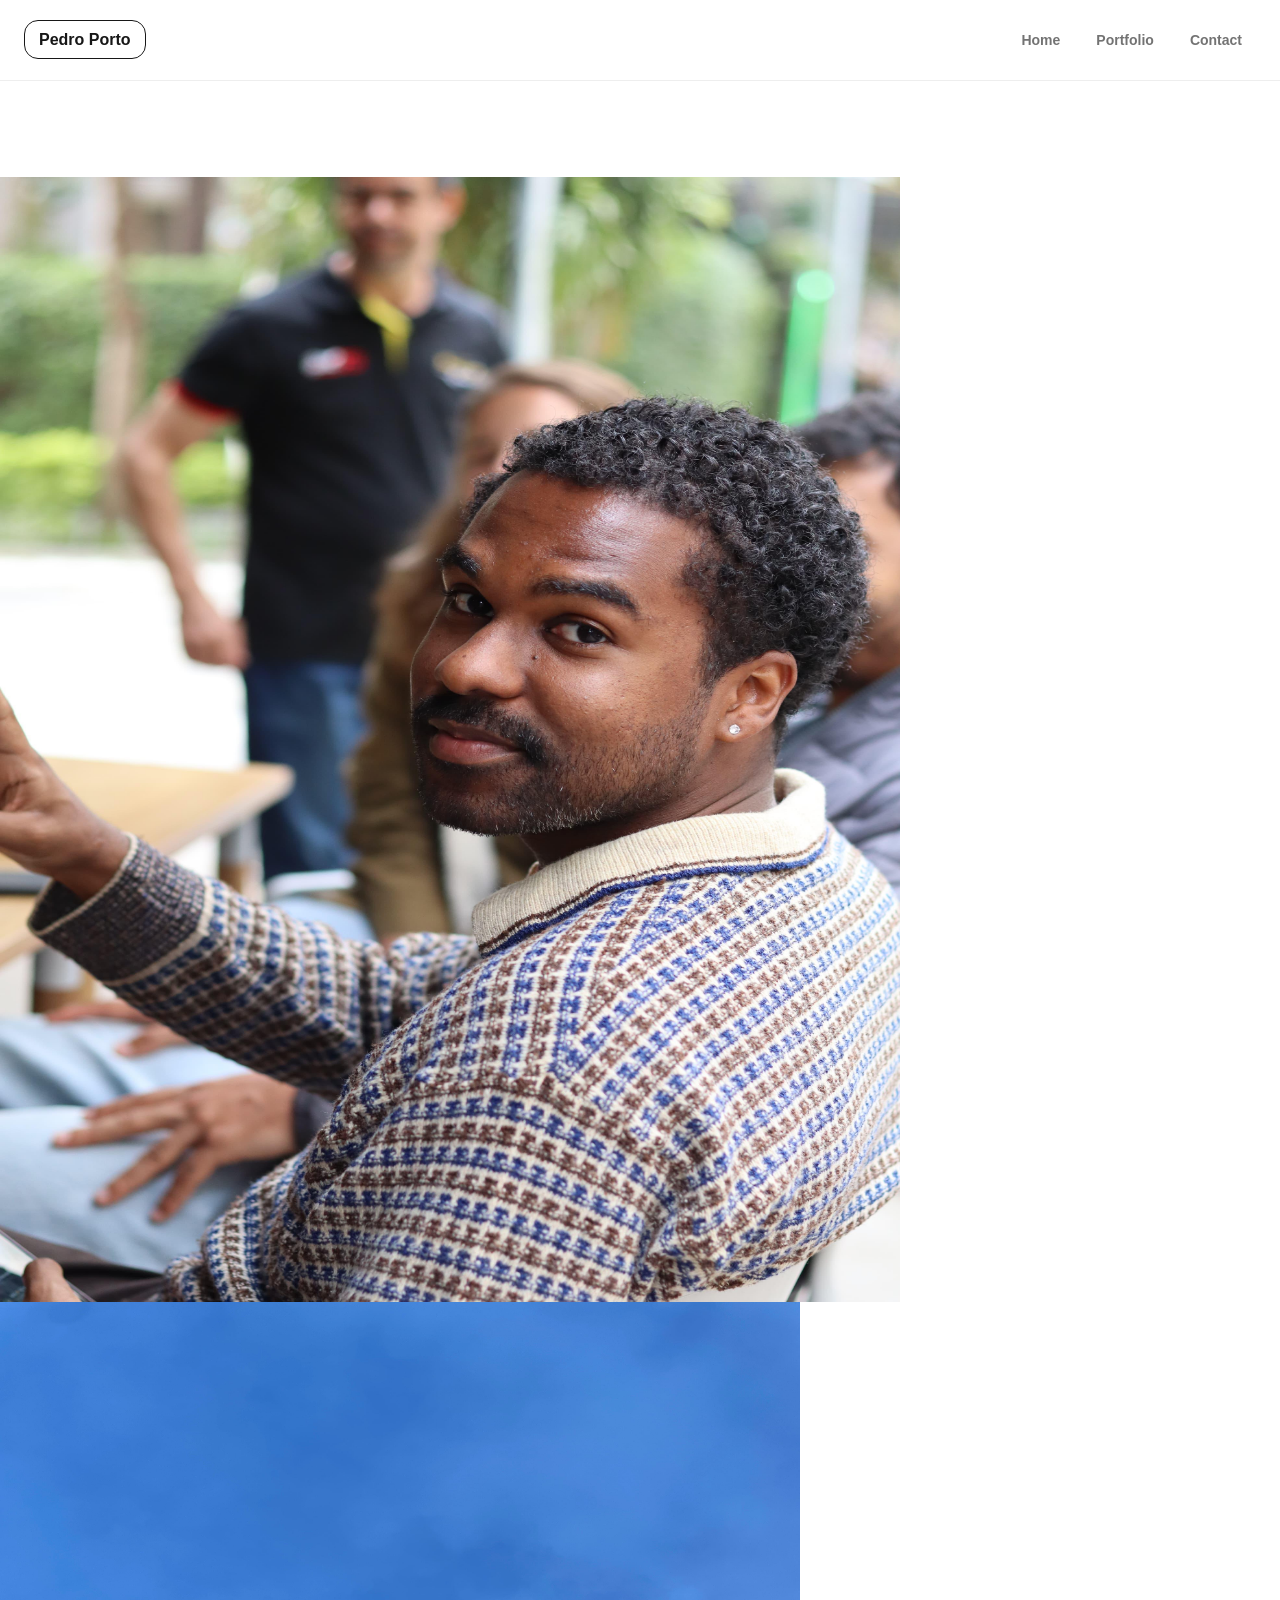
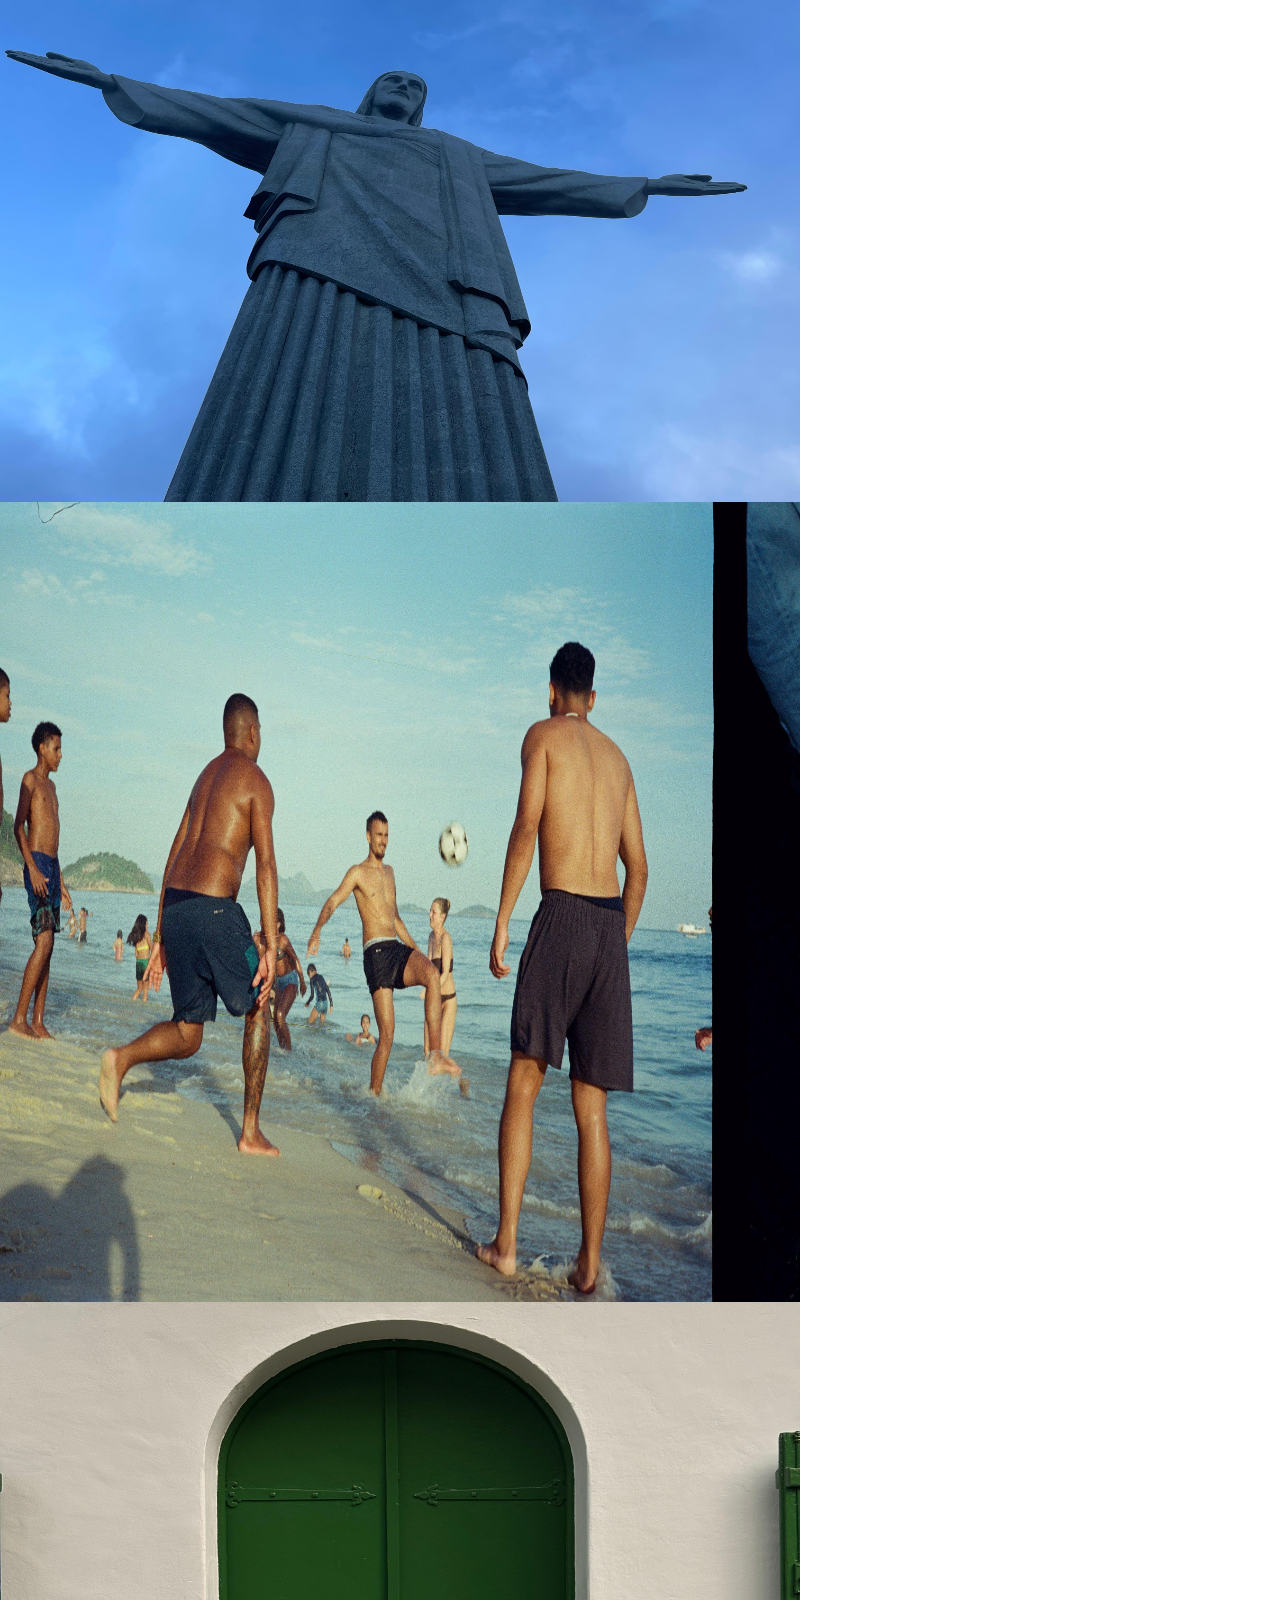
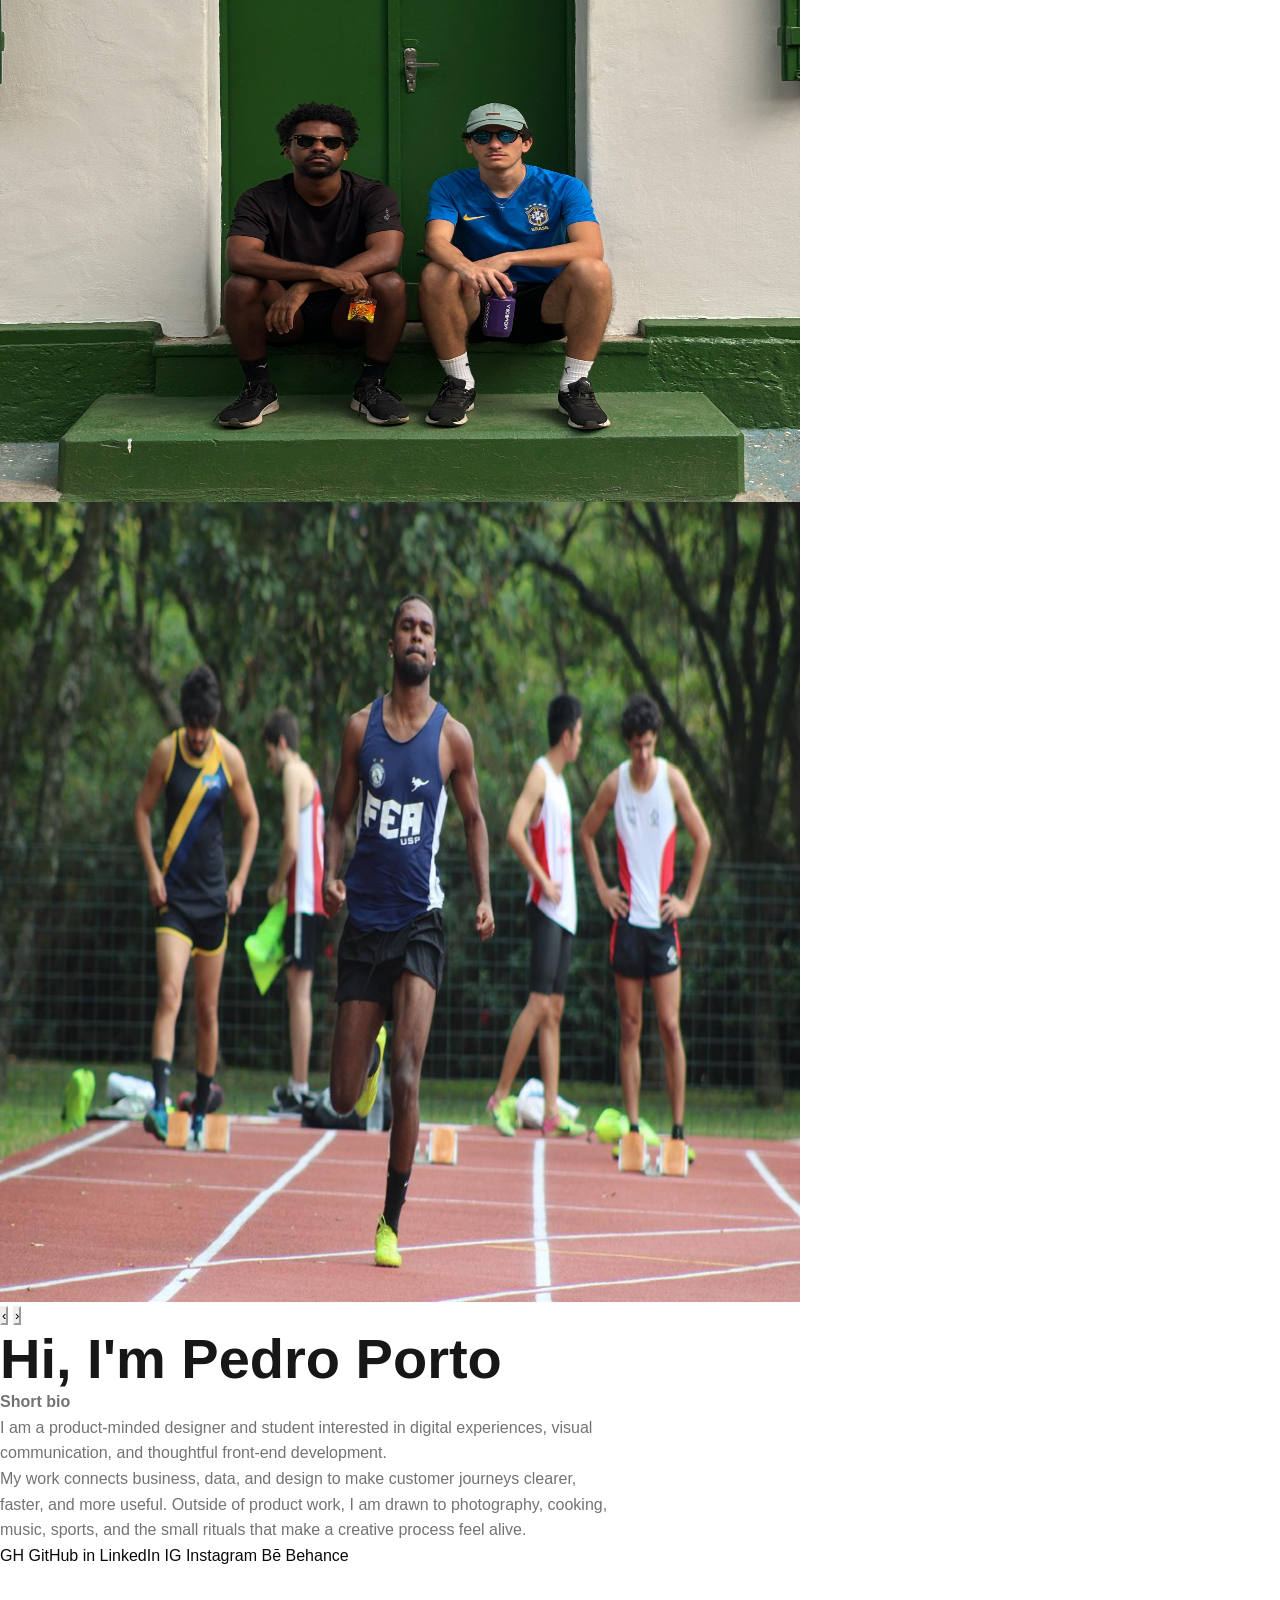
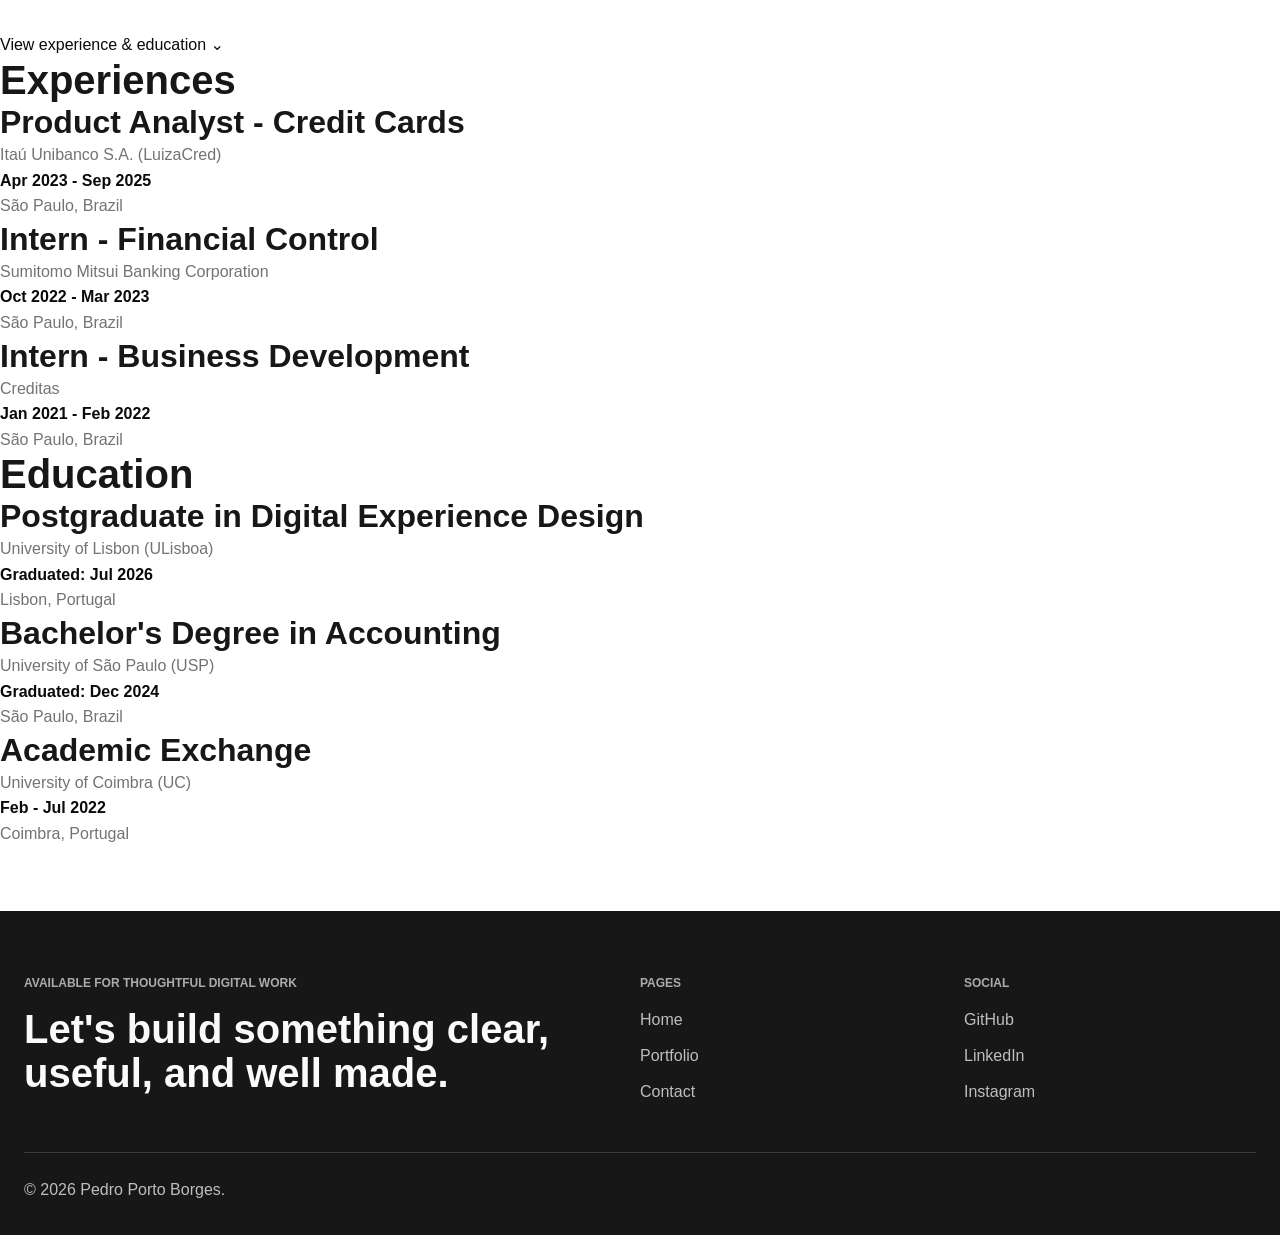
==== commit 8f50fa7b: "Refactor contact page layout and enhance carousel functionality; update bio and education sections f" ====
--- a/contact.html
+++ b/contact.html
@@ -1,27 +1,26 @@
-﻿<!DOCTYPE html>
+<!DOCTYPE html>
 <html lang="en">
 
 <head>
     <meta charset="UTF-8">
     <meta name="viewport" content="width=device-width, initial-scale=1.0">
-    <meta name="description" content="Portfolio website for Pedro Porto Borges, featuring selected projects, process notes, and contact links.">
-    <title>Pedro Porto Borges - Portfolio</title>
+    <meta name="description" content="About Pedro Porto Borges, including biography, experience, education, and social links.">
+    <title>About Pedro Porto Borges - Portfolio</title>
     <link rel="preconnect" href="https://fonts.googleapis.com">
     <link rel="preconnect" href="https://fonts.gstatic.com" crossorigin>
-    <link href="https://fonts.googleapis.com/css2?family=DM+Sans:wght@400;500;600;700;800&family=Geist+Mono:wght@400;500;600&display=swap" rel="stylesheet">
+    <link
+        href="https://fonts.googleapis.com/css2?family=Outfit:wght@400;500;600;700&family=Plus+Jakarta+Sans:wght@400;500;600&display=swap"
+        rel="stylesheet">
     <link rel="stylesheet" href="/assets/css/estilo.min.css">
 </head>
-    
-
-
-
-<body>
-    <header class="navbar">
+
+<body class="about-page">
+<header class="navbar">
     <div class="container">
         <div class="navbar-brand">
             <a href="/index.html"><span class="logo">Pedro Porto</span></a>
         </div>
-        <nav class="navbar-menu">
+<nav class="navbar-menu">
     <ul>
         <li><a href="/index.html">Home</a></li>
         <li><a href="/portfolio.html">Portfolio</a></li>
@@ -29,122 +28,176 @@
     </ul>
 </nav>
 
-
     </div>
 </header>
 
 
-
-    <main>
-        <section class="page-hero section-fade">
-            <div class="container narrow">
-                <p class="eyebrow">Contact</p>
-                <h1>About Pedro Porto Borges.</h1>
-                <p class="lead">Replace this page with your real biography, contact details, and the networks where
-                    people can follow your work.</p>
+    <main class="about-main page-wrapper">
+        <section class="about-hero hero" id="about">
+            <div class="hero-carousel">
+                <div class="carousel" role="region" aria-label="Photo carousel">
+                    <div class="carousel-track">
+                        <div class="carousel-slide active">
+                            <img src="assets/images/personal/pedro-profile@1x.jpeg"
+                                srcset="assets/images/personal/pedro-profile@1x.jpeg 1x, assets/images/personal/pedro-profile@2x.jpeg 2x"
+                                width="900" height="1125" alt="Portrait of Pedro Porto Borges" loading="eager"
+                                decoding="async">
+                        </div>
+                        <div class="carousel-slide">
+                            <img src="assets/images/personal/pedro-travel-01@1x.jpeg"
+                                srcset="assets/images/personal/pedro-travel-01@1x.jpeg 1x, assets/images/personal/pedro-travel-01@2x.jpeg 2x"
+                                width="800" height="800" alt="Pedro travelling and exploring new places" loading="lazy"
+                                decoding="async">
+                        </div>
+                        <div class="carousel-slide">
+                            <img src="assets/images/personal/pedro-analog-photo-01@1x.jpeg"
+                                srcset="assets/images/personal/pedro-analog-photo-01@1x.jpeg 1x, assets/images/personal/pedro-analog-photo-01@2x.jpeg 2x"
+                                width="800" height="800" alt="Analog photography moment from Pedro's personal work"
+                                loading="lazy" decoding="async">
+                        </div>
+                        <div class="carousel-slide">
+                            <img src="assets/images/personal/pedro-cooking-01@1x.jpeg"
+                                srcset="assets/images/personal/pedro-cooking-01@1x.jpeg 1x, assets/images/personal/pedro-cooking-01@2x.jpeg 2x"
+                                width="800" height="800" alt="Pedro cooking as part of his personal interests"
+                                loading="lazy" decoding="async">
+                        </div>
+                        <div class="carousel-slide">
+                            <img src="assets/images/personal/pedro-sports-01@1x.jpeg"
+                                srcset="assets/images/personal/pedro-sports-01@1x.jpeg 1x, assets/images/personal/pedro-sports-01@2x.jpeg 2x"
+                                width="800" height="800" alt="Pedro enjoying sports outside of work" loading="lazy"
+                                decoding="async">
+                        </div>
+                    </div>
+                    <button class="carousel-prev" type="button" aria-label="Previous slide">‹</button>
+                    <button class="carousel-next" type="button" aria-label="Next slide">›</button>
+                    <div class="carousel-indicators" aria-hidden="true">
+                        <span class="indicator active"></span>
+                        <span class="indicator"></span>
+                        <span class="indicator"></span>
+                        <span class="indicator"></span>
+                        <span class="indicator"></span>
+                    </div>
+                </div>
+            </div>
+
+            <div class="hero-side">
+                <article class="bio-card">
+                    <h1>Hi, I'm Pedro Porto</h1>
+                    <div class="bio-copy">
+                        <p><strong>Short bio</strong></p>
+                        <p>I am a product-minded designer and student interested in digital experiences, visual
+                            communication, and thoughtful front-end development.</p>
+                        <p>My work connects business, data, and design to make customer journeys clearer, faster, and
+                            more useful. Outside of product work, I am drawn to photography, cooking, music, sports, and
+                            the small rituals that make a creative process feel alive.</p>
+                    </div>
+                </article>
+
+                <nav class="social-links" aria-label="External links">
+                    <a href="https://github.com/pedro-porto-borges/" target="_blank" rel="noopener">
+                        <span class="social-icon" aria-hidden="true">GH</span>
+                        <span>GitHub</span>
+                    </a>
+                    <a href="https://www.linkedin.com/in/pedro-porto-borges-789371208/" target="_blank"
+                        rel="noopener">
+                        <span class="social-icon" aria-hidden="true">in</span>
+                        <span>LinkedIn</span>
+                    </a>
+                    <a href="https://instagram.com/analog.pp/" target="_blank" rel="noopener">
+                        <span class="social-icon" aria-hidden="true">IG</span>
+                        <span>Instagram</span>
+                    </a>
+                    <a href="https://www.behance.net/pedroportoborges" target="_blank" rel="noopener">
+                        <span class="social-icon" aria-hidden="true">Bē</span>
+                        <span>Behance</span>
+                    </a>
+                </nav>
             </div>
         </section>
 
-        <section class="contact-section">
-            <div class="container contact-grid">
-                <div class="about-panel">
-                    <h2>Short bio</h2>
-                    <p>I am a student and creator interested in web experiences, visual communication, and thoughtful
-                        front-end development. This paragraph is a placeholder for your real background, interests, and
-                        goals.</p>
-                    <p>Add a little personality here: what you enjoy building, what you are learning, and what kind of
-                        collaborations you are open to.</p>
+        <div class="scroll-indicator">
+            <a href="#experiences" aria-label="Scroll to experience and education section">
+                <span>View experience &amp; education</span>
+                <span aria-hidden="true">⌄</span>
+            </a>
+        </div>
+
+        <section id="experiences" class="experience-education" aria-label="Experience and education">
+            <article class="experiences-card">
+                <h2>Experiences</h2>
+                <div class="timeline-list">
+                    <div class="timeline-item">
+                        <div>
+                            <h3>Product Analyst - Credit Cards</h3>
+                            <p>Itaú Unibanco S.A. (LuizaCred)</p>
+                        </div>
+                        <div>
+                            <strong>Apr 2023 - Sep 2025</strong>
+                            <p>São Paulo, Brazil</p>
+                        </div>
+                    </div>
+                    <div class="timeline-item">
+                        <div>
+                            <h3>Intern - Financial Control</h3>
+                            <p>Sumitomo Mitsui Banking Corporation</p>
+                        </div>
+                        <div>
+                            <strong>Oct 2022 - Mar 2023</strong>
+                            <p>São Paulo, Brazil</p>
+                        </div>
+                    </div>
+                    <div class="timeline-item">
+                        <div>
+                            <h3>Intern - Business Development</h3>
+                            <p>Creditas</p>
+                        </div>
+                        <div>
+                            <strong>Jan 2021 - Feb 2022</strong>
+                            <p>São Paulo, Brazil</p>
+                        </div>
+                    </div>
                 </div>
-                <aside class="social-panel">
-                    <h2>External links</h2>
-                    <a href="https://github.com/" target="_blank" rel="noopener">GitHub</a>
-                    <a href="https://linkedin.com/" target="_blank" rel="noopener">LinkedIn</a>
-                    <a href="https://instagram.com/" target="_blank" rel="noopener">Instagram</a>
-                    <a href="https://behance.net/" target="_blank" rel="noopener">Behance</a>
-                </aside>
-            </div>
-        </section>
-
-        <section class="personal-section">
-            <div class="container">
-                <div class="personal-feature">
-                    <figure class="profile-photo">
-                        <img src="/assets/images/personal/pedro-profile@1x.jpeg"
-                            srcset="/assets/images/personal/pedro-profile@1x.jpeg 1x, /assets/images/personal/pedro-profile@2x.jpeg 2x"
-                            width="900" height="1125" alt="Placeholder profile photo of Pedro Porto Borges"
-                            loading="lazy" decoding="async">
-                    </figure>
-                    <div class="personal-copy">
-                        <p class="eyebrow">Personal side</p>
-                        <h2>A few details beyond the work.</h2>
-                        <p>This section is designed for a professional but human introduction. Replace the image slots
-                            with moments that show personality, curiosity, creative process, and life outside product
-                            work.</p>
+            </article>
+
+            <article class="education-card">
+                <h2>Education</h2>
+                <div class="timeline-list">
+                    <div class="timeline-item">
+                        <div>
+                            <h3>Postgraduate in Digital Experience Design</h3>
+                            <p>University of Lisbon (ULisboa)</p>
+                        </div>
+                        <div>
+                            <strong>Graduated: Jul 2026</strong>
+                            <p>Lisbon, Portugal</p>
+                        </div>
+                    </div>
+                    <div class="timeline-item">
+                        <div>
+                            <h3>Bachelor's Degree in Accounting</h3>
+                            <p>University of São Paulo (USP)</p>
+                        </div>
+                        <div>
+                            <strong>Graduated: Dec 2024</strong>
+                            <p>São Paulo, Brazil</p>
+                        </div>
+                    </div>
+                    <div class="timeline-item">
+                        <div>
+                            <h3>Academic Exchange</h3>
+                            <p>University of Coimbra (UC)</p>
+                        </div>
+                        <div>
+                            <strong>Feb - Jul 2022</strong>
+                            <p>Coimbra, Portugal</p>
+                        </div>
                     </div>
                 </div>
-
-                <div class="personal-gallery" aria-label="Personal photo gallery">
-                    <figure>
-                        <img src="/assets/images/personal/pedro-travel-01@1x.jpeg"
-                            srcset="/assets/images/personal/pedro-travel-01@1x.jpeg 1x, /assets/images/personal/pedro-travel-01@2x.jpeg 2x"
-                            width="800" height="800" alt="Placeholder photo for travel moments" loading="lazy"
-                            decoding="async">
-                        <figcaption>Travel</figcaption>
-                    </figure>
-                    <figure>
-                        <img src="/assets/images/personal/pedro-analog-photo-01@1x.jpeg"
-                            srcset="/assets/images/personal/pedro-analog-photo-01@1x.jpeg 1x, /assets/images/personal/pedro-analog-photo-01@2x.jpeg 2x"
-                            width="800" height="800" alt="Placeholder photo for analog photography" loading="lazy"
-                            decoding="async">
-                        <figcaption>Analog photography</figcaption>
-                    </figure>
-                    <figure>
-                        <img src="/assets/images/personal/pedro-cooking-01@1x.jpeg"
-                            srcset="/assets/images/personal/pedro-cooking-01@1x.jpeg 1x, /assets/images/personal/pedro-cooking-01@2x.jpeg 2x"
-                            width="800" height="800" alt="Placeholder photo for cooking" loading="lazy"
-                            decoding="async">
-                        <figcaption>Cooking</figcaption>
-                    </figure>
-                    <figure>
-                        <img src="/assets/images/personal/pedro-sports-01@1x.jpeg"
-                            srcset="/assets/images/personal/pedro-sports-01@1x.jpeg 1x, /assets/images/personal/pedro-sports-01@2x.jpeg 2x"
-                            width="800" height="800" alt="Placeholder photo for sports" loading="lazy" decoding="async">
-                        <figcaption>Sports</figcaption>
-                    </figure>
-                    <figure>
-                        <img src="/assets/images/personal/pedro-music-01@1x.jpeg"
-                            srcset="/assets/images/personal/pedro-music-01@1x.jpeg 1x, /assets/images/personal/pedro-music-01@2x.jpeg 2x"
-                            width="800" height="800" alt="Placeholder photo for music interests" loading="lazy"
-                            decoding="async">
-                        <figcaption>Music</figcaption>
-                    </figure>
-                    <figure>
-                        <img src="/assets/images/personal/pedro-city-01@1x.jpeg"
-                            srcset="/assets/images/personal/pedro-city-01@1x.jpeg 1x, /assets/images/personal/pedro-city-01@2x.jpeg 2x"
-                            width="800" height="800" alt="Placeholder photo for city and lifestyle moments"
-                            loading="lazy" decoding="async">
-                        <figcaption>City life</figcaption>
-                    </figure>
-                    <figure>
-                        <img src="/assets/images/personal/pedro-creative-process-01@1x.jpeg"
-                            srcset="/assets/images/personal/pedro-creative-process-01@1x.jpeg 1x, /assets/images/personal/pedro-creative-process-01@2x.jpeg 2x"
-                            width="800" height="800" alt="Placeholder photo for creative process moments" loading="lazy"
-                            decoding="async">
-                        <figcaption>Creative process</figcaption>
-                    </figure>
-                    <figure>
-                        <img src="/assets/images/personal/pedro-lifestyle-01@1x.jpeg"
-                            srcset="/assets/images/personal/pedro-lifestyle-01@1x.jpeg 1x, /assets/images/personal/pedro-lifestyle-01@2x.jpeg 2x"
-                            width="800" height="800" alt="Placeholder photo for lifestyle moments" loading="lazy"
-                            decoding="async">
-                        <figcaption>Lifestyle</figcaption>
-                    </figure>
-                </div>
-            </div>
+            </article>
         </section>
     </main>
 
-    <footer class="footer">
+<footer class="footer">
     <div class="container">
         <div class="footer-content">
             <div class="footer-section">
@@ -175,9 +228,34 @@
     </div>
 </footer>
 
-
+    <script>
+        document.addEventListener('DOMContentLoaded', () => {
+            const carousel = document.querySelector('.about-page .carousel');
+            if (!carousel) return;
+
+            const slides = Array.from(carousel.querySelectorAll('.carousel-slide'));
+            const indicators = Array.from(carousel.querySelectorAll('.indicator'));
+            const prev = carousel.querySelector('.carousel-prev');
+            const next = carousel.querySelector('.carousel-next');
+            let activeIndex = 0;
+
+            const showSlide = (index) => {
+                activeIndex = (index + slides.length) % slides.length;
+
+                slides.forEach((slide, slideIndex) => {
+                    slide.classList.toggle('active', slideIndex === activeIndex);
+                });
+
+                indicators.forEach((indicator, indicatorIndex) => {
+                    indicator.classList.toggle('active', indicatorIndex === activeIndex);
+                });
+            };
+
+            prev.addEventListener('click', () => showSlide(activeIndex - 1));
+            next.addEventListener('click', () => showSlide(activeIndex + 1));
+        });
+    </script>
 </body>
 
 </html>
 
-
--- a/assets/css/estilo.min.css
+++ b/assets/css/estilo.min.css
@@ -1134,7 +1134,7 @@
 }
 
 .case-image-grid-two {
-    -ms-grid-columns: (minmax(0, 1fr))[2];
+    -ms-grid-columns: 1fr 1fr;
     grid-template-columns: repeat(2, minmax(0, 1fr))
 }
 
@@ -1984,24 +1984,24 @@
     .project-body-section,
     .project-media-section,
     .work-list-section {
-        padding: 46px 0
+        padding: 46px 0;
     }
 
     .personal-feature {
         -ms-grid-columns: 1fr;
-        grid-template-columns: 1fr
+        grid-template-columns: 1fr;
     }
 
     .personal-gallery {
-        -ms-grid-columns: (minmax(0, 1fr))[2];
-        grid-template-columns: repeat(2, minmax(0, 1fr))
+        -ms-grid-columns: minmax(0, 1fr) 14px minmax(0, 1fr);
+        grid-template-columns: repeat(2, minmax(0, 1fr));
     }
 
     .personal-feature {
         -webkit-box-align: start;
         -ms-flex-align: start;
         align-items: start;
-        padding-top: 42px
+        padding-top: 42px;
     }
 
     .personal-gallery {
@@ -2336,9 +2336,774 @@
 
 /* Reduced motion support */
 @media (prefers-reduced-motion: reduce) {
+
     .young-shell,
     .young-sidebar,
     .young-case .sidebar-toggle {
         transition: none;
     }
 }
+
+/* === EVENTBRITE CASE STUDY === */
+.eventbrite-case {
+  --eb-bg: #111111;
+  --eb-surface: #ffffff;
+  --eb-soft: #f6f6f6;
+  --eb-text: #171717;
+  --eb-muted: #737373;
+  --eb-border: #eeeeee;
+  --eb-accent: #f05537;
+  --eb-dark: #0a0a0a;
+  background: var(--eb-bg);
+  color: var(--eb-text);
+  padding: clamp(2rem, 5vw, 5rem) 1.5rem;
+}
+
+.eventbrite-case .eventbrite-case-study {
+  width: min(1120px, 100%);
+  margin: 0 auto;
+  display: grid;
+  gap: clamp(3rem, 7vw, 6rem);
+}
+
+.eventbrite-case .eventbrite-hero {
+  display: grid;
+  gap: clamp(1.5rem, 4vw, 3rem);
+}
+
+.eventbrite-case .eventbrite-hero-copy {
+  display: grid;
+  gap: 1rem;
+  max-width: 860px;
+}
+
+.eventbrite-case .back-link {
+  color: rgba(255, 255, 255, 0.72);
+  width: fit-content;
+}
+
+.eventbrite-case .back-link:hover {
+  color: var(--eb-accent);
+}
+
+.eventbrite-case .eventbrite-section-label,
+.eventbrite-case .eventbrite-meta-grid span {
+  color: var(--eb-accent);
+  font-size: 0.78rem;
+  font-weight: 800;
+  letter-spacing: 0.12em;
+  line-height: 1.4;
+  text-transform: uppercase;
+}
+
+.eventbrite-case h1,
+.eventbrite-case h2 {
+  color: #ffffff;
+  letter-spacing: -0.04em;
+}
+
+.eventbrite-case h1 {
+  font-size: clamp(3rem, 9vw, 7.5rem);
+  line-height: 0.95;
+  max-width: 980px;
+}
+
+.eventbrite-case h2 {
+  font-size: clamp(2rem, 5vw, 4.5rem);
+  line-height: 1;
+  max-width: 920px;
+}
+
+.eventbrite-case .eventbrite-hero-copy p:not(.eventbrite-section-label),
+.eventbrite-case .eventbrite-section-heading p:not(.eventbrite-section-label) {
+  color: rgba(255, 255, 255, 0.72);
+  font-size: clamp(1rem, 1.6vw, 1.2rem);
+  line-height: 1.62;
+  max-width: 72ch;
+}
+
+.eventbrite-case .eventbrite-meta-grid {
+  display: grid;
+  grid-template-columns: repeat(4, minmax(0, 1fr));
+  gap: 1rem;
+}
+
+.eventbrite-case .eventbrite-meta-grid div {
+  min-height: 150px;
+  display: grid;
+  align-content: space-between;
+  gap: 1rem;
+  padding: 1.35rem;
+  border: 1px solid rgba(255, 255, 255, 0.14);
+  border-radius: 24px;
+  background: rgba(255, 255, 255, 0.05);
+}
+
+.eventbrite-case .eventbrite-meta-grid strong {
+  color: #ffffff;
+  font-size: 1rem;
+  line-height: 1.3;
+}
+
+.eventbrite-case .eventbrite-story-section {
+  display: grid;
+  gap: clamp(1.5rem, 4vw, 2.5rem);
+}
+
+.eventbrite-case .eventbrite-section-heading {
+  display: grid;
+  gap: 1rem;
+}
+
+.eventbrite-case .eventbrite-slide-frame {
+  width: 100%;
+  margin: 0;
+  overflow: visible;
+  border-radius: 24px;
+  background: var(--eb-surface);
+  border: 1px solid var(--eb-border);
+}
+
+.eventbrite-case .eventbrite-slide-image {
+  display: block;
+  width: 100%;
+  height: auto;
+  max-width: 100%;
+  object-fit: contain;
+  border-radius: 24px 24px 0 0;
+}
+
+.eventbrite-case .eventbrite-slide-frame figcaption {
+  padding: 14px 18px 16px;
+  color: var(--eb-muted);
+  font-size: 0.92rem;
+  line-height: 1.45;
+  border-top: 1px solid var(--eb-border);
+}
+
+@media (max-width: 900px) {
+  .eventbrite-case .eventbrite-meta-grid {
+    grid-template-columns: repeat(2, minmax(0, 1fr));
+  }
+}
+
+@media (max-width: 768px) {
+  .eventbrite-case {
+    padding: 2rem 1rem;
+  }
+
+  .eventbrite-case .eventbrite-meta-grid {
+    grid-template-columns: 1fr;
+  }
+
+  .eventbrite-case .eventbrite-slide-frame {
+    border-radius: 18px;
+  }
+  
+  .eventbrite-case .eventbrite-slide-image {
+    border-radius: 18px 18px 0 0;
+  }
+  
+  .eventbrite-case .eventbrite-slide-frame figcaption {
+    font-size: 0.84rem;
+    padding: 12px 14px;
+  }
+}
+
+/* === EVENTBRITE SIDEBAR TOGGLE === */
+.eventbrite-case .eventbrite-shell {
+  position: relative;
+  width: min(1120px, 100%);
+  margin: 0 auto;
+}
+
+.eventbrite-case .eventbrite-case-study {
+  width: 100%;
+}
+
+.eventbrite-case .eventbrite-sidebar {
+  position: fixed;
+  top: 0;
+  left: 0;
+  z-index: 9998;
+  width: min(320px, 86vw);
+  height: 100vh;
+  display: flex;
+  flex-direction: column;
+  justify-content: space-between;
+  gap: 2rem;
+  padding: 6rem 1.5rem 1.5rem;
+  background: rgba(17, 17, 17, 0.96);
+  border-right: 1px solid rgba(255, 255, 255, 0.16);
+  box-shadow: 0 24px 60px rgba(0, 0, 0, 0.28);
+  transform: translateX(-105%);
+  transition: transform 300ms ease;
+}
+
+.eventbrite-case .eventbrite-shell.sidebar-open .eventbrite-sidebar {
+  transform: translateX(0);
+}
+
+.eventbrite-case .eventbrite-sidebar-brand {
+  display: grid;
+  gap: 0.4rem;
+}
+
+.eventbrite-case .eventbrite-sidebar-brand strong {
+  color: #ffffff;
+  font-size: 1.3rem;
+  line-height: 1.1;
+}
+
+.eventbrite-case .eventbrite-sidebar-nav {
+  display: grid;
+  gap: 0.85rem;
+}
+
+.eventbrite-case .eventbrite-sidebar-nav a {
+  color: rgba(255, 255, 255, 0.72);
+  font-weight: 700;
+  transition: color 200ms ease, transform 200ms ease;
+}
+
+.eventbrite-case .eventbrite-sidebar-nav a:hover,
+.eventbrite-case .eventbrite-sidebar-nav a:focus-visible {
+  color: var(--eb-accent);
+  transform: translateX(4px);
+}
+
+.eventbrite-case .eventbrite-sidebar-overlay {
+  position: fixed;
+  inset: 0;
+  z-index: 9997;
+  background: rgba(0, 0, 0, 0.48);
+  opacity: 0;
+  pointer-events: none;
+  transition: opacity 300ms ease;
+}
+
+.eventbrite-case .eventbrite-shell.sidebar-open .eventbrite-sidebar-overlay {
+  opacity: 1;
+  pointer-events: auto;
+}
+
+.eventbrite-case .eventbrite-sidebar-toggle.sidebar-toggle {
+  position: fixed;
+  top: 96px;
+  left: 24px;
+  z-index: 9999;
+  width: 44px;
+  height: 44px;
+  min-width: 44px;
+  min-height: 44px;
+  display: grid;
+  place-items: center;
+  padding: 0;
+  border: 1px solid rgba(255, 255, 255, 0.22);
+  border-radius: 14px;
+  background: rgba(17, 17, 17, 0.92);
+  color: #ffffff;
+  box-shadow: 0 10px 28px rgba(0, 0, 0, 0.24);
+  cursor: pointer;
+  transition: left 300ms ease, background 200ms ease, transform 200ms ease;
+}
+
+.eventbrite-case .eventbrite-shell.sidebar-open .eventbrite-sidebar-toggle.sidebar-toggle {
+  left: calc(min(320px, 86vw) - 22px);
+}
+
+.eventbrite-case .eventbrite-sidebar-toggle.sidebar-toggle:hover {
+  background: var(--eb-accent);
+  color: #ffffff;
+  transform: scale(1.04);
+}
+
+.eventbrite-case .eventbrite-sidebar-toggle.sidebar-toggle span {
+  width: auto;
+  height: auto;
+  display: block;
+  background: transparent;
+  border-radius: 0;
+  font-size: 1.55rem;
+  font-weight: 800;
+  line-height: 1;
+  transition: none;
+}
+
+.eventbrite-case .eventbrite-sidebar-toggle.sidebar-toggle:hover span {
+  background: transparent;
+}
+
+.eventbrite-case .eventbrite-toggle-close {
+  display: none !important;
+}
+
+.eventbrite-case .eventbrite-shell.sidebar-open .eventbrite-toggle-open {
+  display: none !important;
+}
+
+.eventbrite-case .eventbrite-shell.sidebar-open .eventbrite-toggle-close {
+  display: block !important;
+}
+
+@media (max-width: 620px) {
+  .eventbrite-case .eventbrite-sidebar-toggle.sidebar-toggle {
+    top: 92px;
+    width: 40px;
+    height: 40px;
+    min-width: 40px;
+    min-height: 40px;
+  }
+
+  .eventbrite-case .eventbrite-sidebar {
+    padding-top: 5.5rem;
+  }
+}
+
+@media (prefers-reduced-motion: reduce) {
+  .eventbrite-case .eventbrite-sidebar,
+  .eventbrite-case .eventbrite-sidebar-overlay,
+  .eventbrite-case .eventbrite-sidebar-toggle.sidebar-toggle {
+    transition: none;
+  }
+}
+
+/* === ITAU + MOVA CASE STUDY === */
+.mova-case {
+  --mova-bg: #faf8f4;
+  --mova-surface: #ffffff;
+  --mova-surface-soft: #fff1df;
+  --mova-text: #171717;
+  --mova-muted: #6f6258;
+  --mova-border: rgba(23, 23, 23, 0.12);
+  --mova-orange: #ff6b00;
+  --mova-orange-soft: #f3a23a;
+  --mova-yellow: #ffc400;
+  --mova-dark: #3a3a3a;
+  background: var(--mova-bg);
+  color: var(--mova-text);
+  padding: clamp(2rem, 5vw, 5rem) 1.5rem;
+}
+
+.mova-case .mova-shell {
+  position: relative;
+  width: min(1280px, 100%);
+  margin: 0 auto;
+  transition: padding-left 300ms ease;
+}
+
+.mova-case .mova-shell.sidebar-open {
+  padding-left: min(300px, 24vw);
+}
+
+.mova-case .mova-case-study {
+  width: min(1120px, 100%);
+  margin: 0 auto;
+  display: grid;
+  gap: clamp(3rem, 7vw, 6rem);
+}
+
+.mova-case .mova-hero,
+.mova-case .mova-story-section {
+  display: grid;
+  gap: clamp(1.5rem, 4vw, 2.5rem);
+}
+
+.mova-case .mova-hero-copy,
+.mova-case .mova-section-heading {
+  display: grid;
+  gap: 1rem;
+  max-width: 900px;
+}
+
+.mova-case .back-link {
+  color: var(--mova-orange);
+  width: fit-content;
+}
+
+.mova-case .back-link:hover {
+  color: var(--mova-dark);
+}
+
+.mova-case .mova-section-label,
+.mova-case .mova-meta-grid span,
+.mova-case .mova-insight-card span {
+  color: var(--mova-orange);
+  font-size: 0.78rem;
+  font-weight: 800;
+  letter-spacing: 0.12em;
+  line-height: 1.4;
+  text-transform: uppercase;
+}
+
+.mova-case h1,
+.mova-case h2,
+.mova-case h3 {
+  color: var(--mova-text);
+  letter-spacing: 0;
+}
+
+.mova-case h1 {
+  font-size: clamp(3rem, 8vw, 7rem);
+  line-height: 0.96;
+  max-width: 1000px;
+}
+
+.mova-case h2 {
+  font-size: clamp(2rem, 5vw, 4.35rem);
+  line-height: 1;
+  max-width: 980px;
+}
+
+.mova-case h3 {
+  font-size: 1.1rem;
+  line-height: 1.25;
+}
+
+.mova-case .mova-hero-copy p:not(.mova-section-label),
+.mova-case .mova-section-heading p:not(.mova-section-label) {
+  color: var(--mova-muted);
+  font-size: clamp(1rem, 1.6vw, 1.2rem);
+  line-height: 1.62;
+  max-width: 72ch;
+}
+
+.mova-case .mova-tag-list {
+  display: flex;
+  flex-wrap: wrap;
+  gap: 0.6rem;
+  list-style: none;
+  max-width: 900px;
+}
+
+.mova-case .mova-tag-list li {
+  padding: 0.55rem 0.75rem;
+  border: 1px solid rgba(255, 107, 0, 0.24);
+  border-radius: 8px;
+  background: rgba(255, 107, 0, 0.08);
+  color: var(--mova-dark);
+  font-size: 0.86rem;
+  font-weight: 700;
+  line-height: 1.2;
+}
+
+.mova-case .mova-meta-grid,
+.mova-case .mova-results-grid {
+  display: grid;
+  grid-template-columns: repeat(4, minmax(0, 1fr));
+  gap: 1rem;
+}
+
+.mova-case .mova-meta-grid div,
+.mova-case .mova-results-grid div {
+  min-height: 150px;
+  display: grid;
+  align-content: space-between;
+  gap: 1rem;
+  padding: 1.35rem;
+  border: 1px solid var(--mova-border);
+  border-radius: 8px;
+  background: var(--mova-surface);
+  box-shadow: 0 18px 42px rgba(58, 58, 58, 0.06);
+}
+
+.mova-case .mova-meta-grid strong {
+  color: var(--mova-text);
+  font-size: 1rem;
+  line-height: 1.3;
+}
+
+.mova-case .mova-results-grid strong {
+  color: var(--mova-orange);
+  font-size: clamp(2.4rem, 5vw, 4rem);
+  line-height: 0.95;
+}
+
+.mova-case .mova-results-grid span {
+  color: var(--mova-muted);
+  font-size: 0.98rem;
+  font-weight: 700;
+  line-height: 1.35;
+}
+
+.mova-case .mova-slide-frame {
+  width: 100%;
+  margin: 0;
+  overflow: visible;
+  border-radius: 24px;
+  background: var(--mova-surface);
+  border: 1px solid var(--mova-border);
+}
+
+.mova-case .mova-slide-image {
+  display: block;
+  width: 100%;
+  height: auto;
+  max-width: 100%;
+  object-fit: contain;
+  border-radius: 24px 24px 0 0;
+}
+
+.mova-case .mova-slide-frame figcaption {
+  padding: 14px 18px 16px;
+  color: var(--mova-muted);
+  font-size: 0.92rem;
+  line-height: 1.45;
+  border-top: 1px solid var(--mova-border);
+}
+
+.mova-case .mova-hmw {
+  max-width: 920px;
+  padding: clamp(1.5rem, 4vw, 2.5rem);
+  border-left: 6px solid var(--mova-yellow);
+  border-radius: 8px;
+  background: var(--mova-dark);
+  color: #ffffff;
+  font-size: clamp(1.35rem, 3vw, 2.3rem);
+  font-weight: 800;
+  line-height: 1.18;
+}
+
+.mova-case .mova-card-grid {
+  display: grid;
+  grid-template-columns: repeat(3, minmax(0, 1fr));
+  gap: 1rem;
+}
+
+.mova-case .mova-insight-card {
+  display: grid;
+  align-content: start;
+  gap: 0.8rem;
+  min-height: 240px;
+  padding: 1.35rem;
+  border: 1px solid var(--mova-border);
+  border-radius: 8px;
+  background: var(--mova-surface);
+  box-shadow: 0 18px 42px rgba(58, 58, 58, 0.06);
+}
+
+.mova-case .mova-insight-card p {
+  color: var(--mova-muted);
+  line-height: 1.55;
+}
+
+.mova-case .mova-method-list,
+.mova-case .mova-flow-list {
+  display: flex;
+  flex-wrap: wrap;
+  gap: 0.8rem;
+  max-width: 980px;
+}
+
+.mova-case .mova-method-list div,
+.mova-case .mova-flow-list span {
+  padding: 0.85rem 1rem;
+  border: 1px solid var(--mova-border);
+  border-radius: 8px;
+  background: var(--mova-surface-soft);
+  color: var(--mova-dark);
+  font-weight: 800;
+  line-height: 1.25;
+}
+
+.mova-case .mova-flow-list span {
+  background: var(--mova-surface);
+}
+
+.mova-case .mova-flow-list span:before {
+  content: "";
+  display: inline-block;
+  width: 0.55rem;
+  height: 0.55rem;
+  margin-right: 0.55rem;
+  border-radius: 50%;
+  background: var(--mova-orange);
+  vertical-align: 0.08em;
+}
+
+.mova-case .mova-sidebar {
+  position: fixed;
+  top: 0;
+  left: 0;
+  z-index: 9998;
+  width: min(320px, 86vw);
+  height: 100vh;
+  display: flex;
+  flex-direction: column;
+  justify-content: space-between;
+  gap: 2rem;
+  padding: 6rem 1.5rem 1.5rem;
+  background: rgba(58, 58, 58, 0.97);
+  border-right: 1px solid rgba(255, 255, 255, 0.16);
+  box-shadow: 0 24px 60px rgba(58, 58, 58, 0.28);
+  transform: translateX(-105%);
+  transition: transform 300ms ease;
+}
+
+.mova-case .mova-shell.sidebar-open .mova-sidebar {
+  transform: translateX(0);
+}
+
+.mova-case .mova-sidebar-brand {
+  display: grid;
+  gap: 0.4rem;
+}
+
+.mova-case .mova-sidebar-brand strong {
+  color: #ffffff;
+  font-size: 1.3rem;
+  line-height: 1.1;
+}
+
+.mova-case .mova-sidebar-nav {
+  display: grid;
+  gap: 0.85rem;
+}
+
+.mova-case .mova-sidebar-nav a {
+  color: rgba(255, 255, 255, 0.76);
+  font-weight: 700;
+  transition: color 200ms ease, transform 200ms ease;
+}
+
+.mova-case .mova-sidebar-nav a:hover,
+.mova-case .mova-sidebar-nav a:focus-visible {
+  color: var(--mova-yellow);
+  transform: translateX(4px);
+}
+
+.mova-case .mova-sidebar-overlay {
+  position: fixed;
+  inset: 0;
+  z-index: 9997;
+  background: rgba(23, 23, 23, 0.42);
+  opacity: 0;
+  pointer-events: none;
+  transition: opacity 300ms ease;
+}
+
+.mova-case .mova-shell.sidebar-open .mova-sidebar-overlay {
+  opacity: 1;
+  pointer-events: auto;
+}
+
+.mova-case .mova-sidebar-toggle.sidebar-toggle {
+  position: fixed;
+  top: 96px;
+  left: 24px;
+  z-index: 9999;
+  width: 44px;
+  height: 44px;
+  min-width: 44px;
+  min-height: 44px;
+  display: grid;
+  place-items: center;
+  padding: 0;
+  border: 1px solid rgba(23, 23, 23, 0.14);
+  border-radius: 14px;
+  background: rgba(255, 255, 255, 0.92);
+  color: var(--mova-dark);
+  box-shadow: 0 10px 28px rgba(58, 58, 58, 0.18);
+  cursor: pointer;
+  transition: left 300ms ease, background 200ms ease, color 200ms ease, transform 200ms ease;
+}
+
+.mova-case .mova-shell.sidebar-open .mova-sidebar-toggle.sidebar-toggle {
+  left: calc(min(320px, 86vw) - 22px);
+}
+
+.mova-case .mova-sidebar-toggle.sidebar-toggle:hover {
+  background: var(--mova-orange);
+  color: #ffffff;
+  transform: scale(1.04);
+}
+
+.mova-case .mova-sidebar-toggle.sidebar-toggle span {
+  width: auto;
+  height: auto;
+  display: block;
+  background: transparent;
+  border-radius: 0;
+  font-size: 1.55rem;
+  font-weight: 800;
+  line-height: 1;
+  transition: none;
+}
+
+.mova-case .mova-sidebar-toggle.sidebar-toggle:hover span {
+  background: transparent;
+}
+
+.mova-case .mova-toggle-close {
+  display: none !important;
+}
+
+.mova-case .mova-shell.sidebar-open .mova-toggle-open {
+  display: none !important;
+}
+
+.mova-case .mova-shell.sidebar-open .mova-toggle-close {
+  display: block !important;
+}
+
+@media (max-width: 1080px) {
+  .mova-case .mova-shell.sidebar-open {
+    padding-left: 0;
+  }
+}
+
+@media (max-width: 900px) {
+  .mova-case .mova-meta-grid,
+  .mova-case .mova-results-grid,
+  .mova-case .mova-card-grid {
+    grid-template-columns: repeat(2, minmax(0, 1fr));
+  }
+}
+
+@media (max-width: 768px) {
+  .mova-case {
+    padding: 2rem 1rem;
+  }
+
+  .mova-case .mova-meta-grid,
+  .mova-case .mova-results-grid,
+  .mova-case .mova-card-grid {
+    grid-template-columns: 1fr;
+  }
+
+  .mova-case .mova-slide-frame {
+    border-radius: 18px;
+  }
+
+  .mova-case .mova-slide-image {
+    border-radius: 18px 18px 0 0;
+  }
+
+  .mova-case .mova-slide-frame figcaption {
+    font-size: 0.84rem;
+    padding: 12px 14px;
+  }
+}
+
+@media (max-width: 620px) {
+  .mova-case .mova-sidebar-toggle.sidebar-toggle {
+    top: 92px;
+    width: 40px;
+    height: 40px;
+    min-width: 40px;
+    min-height: 40px;
+  }
+
+  .mova-case .mova-sidebar {
+    padding-top: 5.5rem;
+  }
+}
+
+@media (prefers-reduced-motion: reduce) {
+  .mova-case .mova-shell,
+  .mova-case .mova-sidebar,
+  .mova-case .mova-sidebar-overlay,
+  .mova-case .mova-sidebar-toggle.sidebar-toggle {
+    transition: none;
+  }
+}
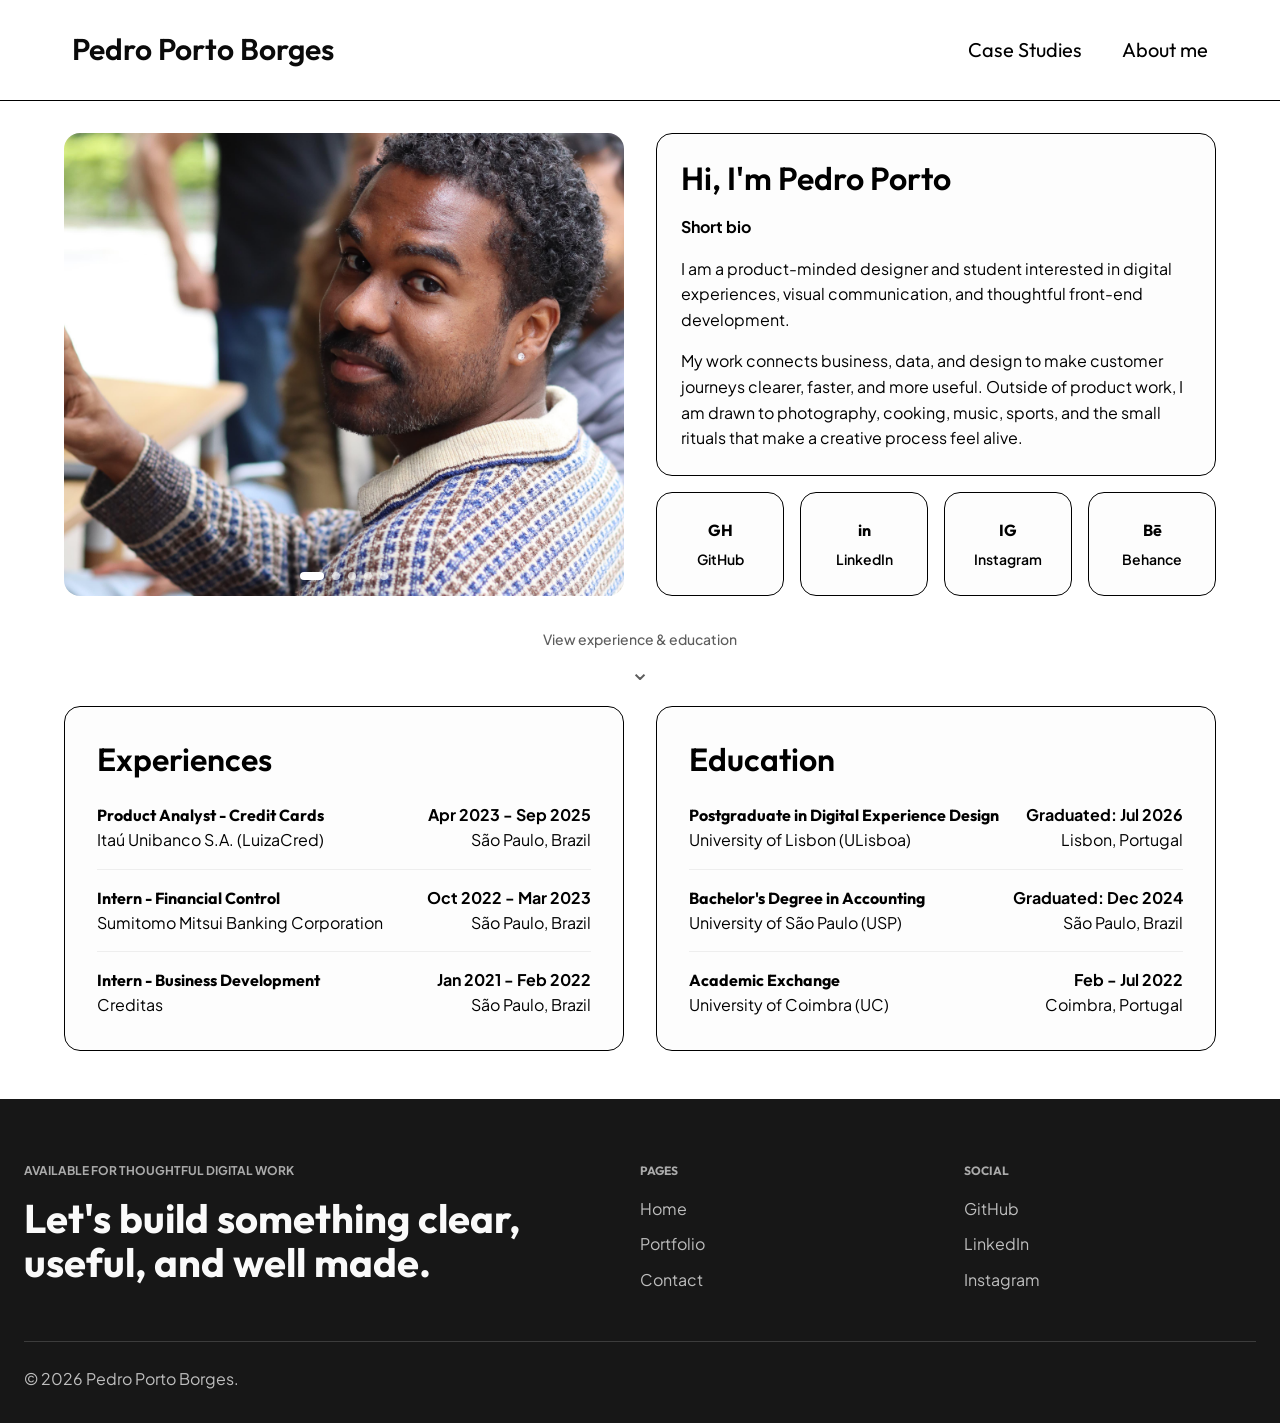
==== commit abc8e189: "Refactor website structure and update navigation for improved accessibility and responsiveness - Rep" ====
--- a/contact.html
+++ b/contact.html
@@ -15,23 +15,22 @@
 </head>
 
 <body class="about-page">
-<header class="navbar">
-    <div class="container">
-        <div class="navbar-brand">
-            <a href="/index.html"><span class="logo">Pedro Porto</span></a>
-        </div>
-<nav class="navbar-menu">
-    <ul>
-        <li><a href="/index.html">Home</a></li>
-        <li><a href="/portfolio.html">Portfolio</a></li>
-        <li><a href="/contact.html">Contact</a></li>
-    </ul>
-</nav>
-
+<header class="react-portfolio-header">
+    <div class="react-container">
+        <nav class="react-portfolio-nav" aria-label="Primary navigation">
+            <a class="react-site-title" href="/index.html">Pedro Porto Borges</a>
+            <div class="react-portfolio-menu">
+                <a href="/portfolio.html">Case Studies</a>
+                <a href="/contact.html">About me</a>
+            </div>
+            <button class="react-mobile-menu-button" type="button" aria-label="Menu">
+                <span></span>
+                <span></span>
+                <span></span>
+            </button>
+        </nav>
     </div>
 </header>
-
-
     <main class="about-main page-wrapper">
         <section class="about-hero hero" id="about">
             <div class="hero-carousel">
--- a/assets/css/estilo.min.css
+++ b/assets/css/estilo.min.css
@@ -1,3 +1,5 @@
+@import url("https://fonts.googleapis.com/css2?family=Outfit:wght@400;600&family=Plus+Jakarta+Sans:wght@400;600;700&display=swap");
+
 * {
     -webkit-box-sizing: border-box;
     box-sizing: border-box;
@@ -3107,3 +3109,1159 @@
     transition: none;
   }
 }
+
+
+
+/* About page */
+.about-page {
+    background: #ffffff;
+    color: #000000;
+    font-family: "Plus Jakarta Sans", sans-serif;
+}
+
+.about-page h1,
+.about-page h2,
+.about-page h3,
+.about-page .navbar-brand a,
+.about-page .navbar-menu a {
+    font-family: "Outfit", sans-serif;
+}
+
+.page-wrapper {
+    margin: 0 auto;
+    max-width: 1200px;
+}
+
+.about-main {
+    padding: 32px 24px 0;
+}
+
+.about-page .hero {
+    padding: 0;
+}
+
+.about-hero {
+    align-items: stretch;
+    display: grid;
+    gap: 32px;
+    grid-template-columns: 1fr 1fr;
+}
+
+.hero-carousel {
+    align-self: stretch;
+    min-height: 100%;
+}
+
+.carousel {
+    border-radius: 16px;
+    height: 100%;
+    min-height: 406px;
+    overflow: hidden;
+    position: relative;
+}
+
+.carousel-track {
+    inset: 0;
+    position: absolute;
+}
+
+.carousel-slide {
+    height: 100%;
+    inset: 0;
+    opacity: 0;
+    position: absolute;
+    transition: opacity 200ms ease;
+}
+
+.carousel-slide.active {
+    opacity: 1;
+    z-index: 1;
+}
+
+.carousel-slide img {
+    display: block;
+    height: 100%;
+    object-fit: cover;
+    width: 100%;
+}
+
+.carousel-prev,
+.carousel-next {
+    align-items: center;
+    background: rgba(255, 255, 255, 0.9);
+    border: 1px solid #000000;
+    border-radius: 50%;
+    color: #000000;
+    cursor: pointer;
+    display: flex;
+    font-size: 32px;
+    height: 48px;
+    justify-content: center;
+    line-height: 1;
+    opacity: 0;
+    position: absolute;
+    top: 50%;
+    transform: translateY(-50%);
+    transition: background 200ms ease, opacity 200ms ease;
+    width: 48px;
+    z-index: 2;
+}
+
+.carousel:hover .carousel-prev,
+.carousel:hover .carousel-next,
+.carousel-prev:focus-visible,
+.carousel-next:focus-visible {
+    opacity: 1;
+}
+
+.carousel-prev:hover,
+.carousel-next:hover {
+    background: #ffffff;
+}
+
+.carousel-prev {
+    left: 16px;
+}
+
+.carousel-next {
+    right: 16px;
+}
+
+.carousel-indicators {
+    bottom: 16px;
+    display: flex;
+    gap: 8px;
+    left: 50%;
+    position: absolute;
+    transform: translateX(-50%);
+    z-index: 2;
+}
+
+.indicator {
+    background: rgba(255, 255, 255, 0.64);
+    border-radius: 999px;
+    display: block;
+    height: 8px;
+    transition: background 200ms ease, width 200ms ease;
+    width: 8px;
+}
+
+.indicator.active {
+    background: #ffffff;
+    width: 24px;
+}
+
+.hero-side {
+    display: flex;
+    flex-direction: column;
+    gap: 16px;
+}
+
+.bio-card,
+.social-links a,
+.experiences-card,
+.education-card {
+    background: #fdfdfd;
+    border: 1px solid #000000;
+    border-radius: 16px;
+}
+
+.bio-card {
+    padding: 24px;
+}
+
+.bio-card h1 {
+    color: #000000;
+    font-size: 32px;
+    font-weight: 600;
+    line-height: 1.25;
+    margin-bottom: 16px;
+}
+
+.bio-copy {
+    display: grid;
+    gap: 16px;
+}
+
+.bio-copy p,
+.timeline-item p {
+    color: #000000;
+    font-size: 16px;
+    line-height: 1.6;
+    max-width: none;
+}
+
+.bio-copy strong,
+.timeline-item strong {
+    color: #000000;
+    font-weight: 700;
+}
+
+.social-links {
+    display: grid;
+    gap: 16px;
+    grid-template-columns: repeat(4, minmax(0, 1fr));
+}
+
+.social-links a {
+    align-items: center;
+    display: flex;
+    flex-direction: column;
+    gap: 8px;
+    justify-content: center;
+    min-height: 104px;
+    padding: 16px 8px;
+    transition: background 200ms ease, transform 200ms ease;
+}
+
+.social-links a:hover {
+    background: #f5f5f5;
+    transform: translateY(-2px);
+}
+
+.social-icon {
+    align-items: center;
+    color: #000000;
+    display: flex;
+    font-family: "Outfit", sans-serif;
+    font-size: 16px;
+    font-weight: 700;
+    height: 24px;
+    justify-content: center;
+    line-height: 1;
+}
+
+.social-links span:last-child {
+    color: #000000;
+    font-size: 14px;
+    font-weight: 600;
+    line-height: 1.4;
+}
+
+.scroll-indicator {
+    display: flex;
+    justify-content: center;
+    padding: 32px 0 24px;
+}
+
+.scroll-indicator a {
+    align-items: center;
+    color: rgba(0, 0, 0, 0.64);
+    display: flex;
+    flex-direction: column;
+    font-size: 14px;
+    font-weight: 500;
+    gap: 8px;
+    transition: color 200ms ease;
+}
+
+.scroll-indicator a:hover {
+    color: #000000;
+}
+
+.scroll-indicator span:last-child {
+    animation: aboutBounce 1200ms ease-in-out infinite;
+    font-size: 24px;
+    line-height: 1;
+}
+
+.experience-education {
+    display: grid;
+    gap: 32px;
+    grid-template-columns: 1fr 1fr;
+}
+
+.experiences-card,
+.education-card {
+    padding: 32px;
+}
+
+.experiences-card h2,
+.education-card h2 {
+    color: #000000;
+    font-size: 32px;
+    font-weight: 600;
+    line-height: 1.25;
+    margin-bottom: 24px;
+}
+
+.timeline-list {
+    display: grid;
+    gap: 16px;
+}
+
+.timeline-item {
+    border-bottom: 1px solid #eeeeee;
+    display: grid;
+    gap: 16px;
+    grid-template-columns: minmax(0, 1fr) auto;
+    padding-bottom: 16px;
+}
+
+.timeline-item:last-child {
+    border-bottom: 0;
+    padding-bottom: 0;
+}
+
+.timeline-item h3 {
+    color: #000000;
+    font-size: 16px;
+    font-weight: 700;
+    line-height: 1.5;
+}
+
+.timeline-item div:last-child {
+    text-align: right;
+}
+
+.timeline-item strong {
+    display: block;
+    font-size: 16px;
+    line-height: 1.5;
+}
+
+.about-page .footer {
+    margin-top: 48px;
+}
+
+@keyframes aboutBounce {
+    0%,
+    100% {
+        transform: translateY(0);
+    }
+
+    50% {
+        transform: translateY(8px);
+    }
+}
+
+@media (max-width: 1024px) {
+    .about-hero,
+    .experience-education {
+        grid-template-columns: 1fr;
+    }
+
+    .hero-carousel {
+        order: 2;
+    }
+
+    .hero-side {
+        order: 1;
+    }
+
+    .carousel {
+        height: 400px;
+        min-height: 400px;
+    }
+}
+
+@media (max-width: 768px) {
+    .about-main {
+        padding: 24px 16px 0;
+    }
+
+    .about-hero,
+    .experience-education {
+        gap: 24px;
+    }
+
+    .carousel {
+        height: 320px;
+        min-height: 320px;
+    }
+
+    .bio-card,
+    .experiences-card,
+    .education-card {
+        padding: 24px;
+    }
+
+    .bio-card h1,
+    .experiences-card h2,
+    .education-card h2 {
+        font-size: 24px;
+    }
+
+    .social-links {
+        grid-template-columns: repeat(2, minmax(0, 1fr));
+    }
+
+    .timeline-item {
+        grid-template-columns: 1fr;
+    }
+
+    .timeline-item div:last-child {
+        text-align: left;
+    }
+}
+
+@media (max-width: 520px) {
+    .social-links {
+        grid-template-columns: 1fr;
+    }
+
+    .social-links a {
+        min-height: 72px;
+    }
+}
+
+/* React source ports: home and portfolio */
+.react-home-page,
+.react-portfolio-page {
+    background: #ffffff;
+    color: #0a0a0a;
+    font-family: "Plus Jakarta Sans", sans-serif;
+}
+
+.react-home-page *,
+.react-portfolio-page * {
+    letter-spacing: 0;
+}
+
+.react-home-page p,
+.react-portfolio-page p {
+    max-width: none;
+}
+
+.react-page-shell {
+    background: #ffffff;
+    display: flex;
+    flex-direction: column;
+    min-height: 100vh;
+}
+
+.react-container {
+    margin: 0 auto;
+    max-width: 1200px;
+    padding: 0 16px;
+    width: 100%;
+}
+
+.react-site-title,
+.react-home-hero h1,
+.react-home-hero p,
+.react-home-cases h2,
+.react-home-project-title,
+.react-portfolio-header,
+.react-portfolio-hero h1,
+.react-study-meta,
+.react-study-title,
+.react-study-link {
+    font-family: "Outfit", sans-serif;
+}
+
+.react-home-header,
+.react-portfolio-header {
+    background: #ffffff;
+    border-bottom: 1px solid rgba(0, 0, 0, 0.1);
+    width: 100%;
+}
+
+.react-home-nav,
+.react-portfolio-nav {
+    align-items: center;
+    display: flex;
+    justify-content: space-between;
+}
+
+.react-home-nav {
+    padding: 16px 0;
+}
+
+.react-portfolio-nav {
+    min-height: 100px;
+}
+
+.react-site-title {
+    color: #0a0a0a;
+    font-size: 20px;
+    font-weight: 600;
+    line-height: 1.25;
+}
+
+.react-home-menu,
+.react-footer ul {
+    align-items: center;
+    display: flex;
+    list-style: none;
+}
+
+.react-home-menu {
+    gap: 24px;
+}
+
+.react-home-menu a {
+    color: #0a0a0a;
+    font-size: 14px;
+    line-height: 1.5;
+    transition: opacity 200ms ease;
+}
+
+.react-home-menu a:hover,
+.react-portfolio-menu a:hover,
+.react-footer a:hover {
+    opacity: 0.7;
+}
+
+.react-home-main,
+.react-portfolio-main {
+    flex: 1;
+}
+
+.react-home-hero {
+    padding: 48px 0 32px;
+}
+
+.react-home-hero-copy {
+    margin: 0 auto;
+    max-width: 836px;
+    text-align: center;
+}
+
+.react-home-hero h1 {
+    color: #0a0a0a;
+    font-size: 30px;
+    font-weight: 600;
+    line-height: 1.2;
+    margin: 0 0 12px;
+    max-width: none;
+}
+
+.react-home-hero p {
+    color: #000000;
+    font-size: 18px;
+    line-height: 1.4;
+}
+
+.react-home-cases {
+    padding: 32px 0 48px;
+}
+
+.react-home-cases h2 {
+    color: #0a0a0a;
+    font-size: 24px;
+    font-weight: 600;
+    line-height: 1.25;
+    margin: 0 0 24px;
+    text-align: center;
+}
+
+.react-home-project-grid {
+    display: grid;
+    gap: 24px;
+    grid-template-columns: 1fr;
+}
+
+.react-home-project-card {
+    aspect-ratio: 1 / 1;
+    border-radius: 20px;
+    cursor: pointer;
+    display: grid;
+    overflow: hidden;
+    place-items: center;
+    position: relative;
+    transform-origin: center;
+    transition: transform 300ms ease;
+    width: 100%;
+}
+
+.react-home-project-card:hover {
+    transform: scale(1.05);
+}
+
+.react-home-project-visual {
+    filter: blur(71px);
+    inset: 0;
+    position: absolute;
+}
+
+.react-gradient-itau {
+    background: linear-gradient(132deg, rgb(255, 187, 0) 2.78%, rgb(255, 157, 0) 100.06%);
+}
+
+.react-gradient-eventbrite {
+    background: linear-gradient(132deg, rgb(205, 255, 86) 2.78%, rgb(233, 246, 194) 100.06%);
+}
+
+.react-gradient-wise {
+    background: linear-gradient(132deg, rgb(159, 232, 112) 2.78%, rgb(67, 236, 187) 100.06%);
+}
+
+.react-gradient-fbaul {
+    background: radial-gradient(circle at center, rgb(238, 29, 153), rgb(239, 56, 164), rgb(239, 82, 175), rgb(240, 136, 198), rgb(241, 189, 220), rgb(242, 242, 242));
+}
+
+.react-home-project-title {
+    color: #0a0a0a;
+    display: block;
+    font-size: 24px;
+    line-height: 1.2;
+    padding: 16px;
+    position: relative;
+    text-align: center;
+    z-index: 1;
+}
+
+.react-home-project-title span,
+.react-home-project-title strong {
+    display: block;
+}
+
+.react-home-project-title strong {
+    font-weight: 600;
+}
+
+.react-portfolio-header {
+    border-color: #000000;
+}
+
+.react-portfolio-page .react-container {
+    padding: 0 24px;
+}
+
+.react-portfolio-menu {
+    align-items: center;
+    display: none;
+    gap: 24px;
+    font-size: 18px;
+    line-height: 24px;
+}
+
+.react-portfolio-menu a {
+    color: #000000;
+    transition: opacity 200ms ease;
+}
+
+.react-mobile-menu-button {
+    align-items: center;
+    background: transparent;
+    border: 0;
+    color: #000000;
+    display: inline-flex;
+    flex-direction: column;
+    gap: 4px;
+    height: 36px;
+    justify-content: center;
+    padding: 6px;
+    width: 36px;
+}
+
+.react-mobile-menu-button span {
+    background: currentColor;
+    display: block;
+    height: 2px;
+    width: 24px;
+}
+
+.react-portfolio-main {
+    display: flex;
+    flex-direction: column;
+    gap: 32px;
+    padding: 32px 0;
+}
+
+.react-portfolio-hero-panel {
+    background-image: linear-gradient(130.418deg, rgb(219, 244, 255) 0.57767%, rgb(219, 223, 255) 100%);
+    border-radius: 20px;
+    padding: 32px 24px;
+}
+
+.react-portfolio-hero h1 {
+    color: #000000;
+    font-size: 32px;
+    font-weight: 600;
+    line-height: 1.2;
+    margin: 0 0 16px;
+}
+
+.react-portfolio-hero-copy {
+    display: grid;
+    gap: 12px;
+}
+
+.react-portfolio-hero-copy p {
+    color: #000000;
+    font-size: 18px;
+    line-height: 1.5;
+}
+
+.react-portfolio-hero-copy strong {
+    font-size: 20px;
+    font-weight: 700;
+}
+
+.react-portfolio-grid {
+    align-items: start;
+    display: grid;
+    gap: 24px;
+    grid-template-columns: 1fr;
+}
+
+.react-study-card {
+    background: #ffffff;
+    border: 1px solid #000000;
+    border-radius: 20px;
+    color: #000000;
+    display: flex;
+    flex-direction: column;
+    height: 100%;
+    overflow: hidden;
+}
+
+.react-study-image {
+    display: block;
+    flex-shrink: 0;
+    height: 280px;
+    overflow: hidden;
+    position: relative;
+    width: 100%;
+}
+
+.react-study-image img {
+    height: 100%;
+    object-fit: cover;
+    width: 100%;
+}
+
+.react-study-content {
+    display: flex;
+    flex: 1;
+    flex-direction: column;
+    padding: 20px 24px 24px;
+}
+
+.react-study-meta {
+    color: #000000;
+    font-size: 16px;
+    line-height: 24px;
+    margin-bottom: 12px;
+}
+
+.react-study-title {
+    color: #000000;
+    display: block;
+    font-size: 20px;
+    font-weight: 600;
+    line-height: 1.25;
+    margin-bottom: 12px;
+}
+
+.react-study-description {
+    color: #000000;
+    display: block;
+    flex: 1;
+    font-size: 13px;
+    line-height: 1.6;
+}
+
+.react-study-link {
+    align-items: center;
+    color: #000000;
+    display: inline-flex;
+    font-size: 14px;
+    gap: 8px;
+    line-height: 24px;
+    margin-top: 20px;
+    position: relative;
+    width: fit-content;
+}
+
+.react-study-link:after {
+    background: #000000;
+    bottom: 0;
+    content: "";
+    height: 1px;
+    left: 0;
+    position: absolute;
+    transition: width 300ms ease;
+    width: 0;
+}
+
+.react-study-link span {
+    opacity: 0.7;
+    transition: opacity 300ms ease, transform 300ms ease;
+}
+
+.react-study-card:hover .react-study-link:after {
+    width: calc(100% - 22px);
+}
+
+.react-study-card:hover .react-study-link span {
+    opacity: 1;
+    transform: translateX(4px);
+}
+
+.react-footer {
+    background: #212914;
+    color: #ffffff;
+    padding: 40px 0;
+    width: 100%;
+}
+
+.react-footer-main {
+    align-items: flex-start;
+    display: flex;
+    flex-direction: column;
+    gap: 24px;
+}
+
+.react-footer h2 {
+    color: #ffffff;
+    font-family: "Plus Jakarta Sans", sans-serif;
+    font-size: 20px;
+    font-weight: 600;
+    line-height: 1.33;
+    margin: 0;
+}
+
+.react-footer ul {
+    flex-wrap: wrap;
+    gap: 16px;
+}
+
+.react-footer a {
+    color: #ffffff;
+    font-size: 14px;
+    line-height: 1.5;
+    transition: opacity 200ms ease;
+}
+
+.react-footer p {
+    border-top: 1px solid rgba(255, 255, 255, 0.1);
+    color: rgba(255, 255, 255, 0.7);
+    font-size: 14px;
+    line-height: 20px;
+    margin-top: 24px;
+    padding-top: 24px;
+}
+
+.react-portfolio-page .react-footer {
+    padding: 0;
+}
+
+.react-portfolio-page .react-footer .react-container {
+    padding-bottom: 48px;
+    padding-top: 48px;
+}
+
+.react-portfolio-page .react-footer-main {
+    border-bottom: 1px solid rgba(255, 255, 255, 0.2);
+    padding-bottom: 32px;
+}
+
+.react-portfolio-page .react-footer p {
+    border-top: 0;
+    font-size: 12px;
+    line-height: 1.43;
+    margin-top: 0;
+    padding-top: 32px;
+}
+
+@media (min-width: 640px) {
+    .react-home-project-grid {
+        grid-template-columns: repeat(2, minmax(0, 1fr));
+    }
+}
+
+@media (min-width: 768px) {
+    .react-container {
+        padding: 0 24px;
+    }
+
+    .react-home-nav {
+        padding: 24px 0;
+    }
+
+    .react-site-title {
+        font-size: 24px;
+    }
+
+    .react-home-menu {
+        gap: 32px;
+    }
+
+    .react-home-menu a {
+        font-size: 16px;
+    }
+
+    .react-home-hero {
+        padding: 64px 0 32px;
+    }
+
+    .react-home-hero h1 {
+        font-size: 48px;
+        margin-bottom: 16px;
+    }
+
+    .react-home-hero p {
+        font-size: 24px;
+        line-height: 1.25;
+    }
+
+    .react-home-cases {
+        padding: 32px 0 64px;
+    }
+
+    .react-home-cases h2 {
+        font-size: 28px;
+        margin-bottom: 32px;
+    }
+
+    .react-home-project-grid {
+        gap: 32px;
+    }
+
+    .react-home-project-title {
+        font-size: 28px;
+        line-height: 1.4;
+    }
+
+    .react-portfolio-page .react-container {
+        padding: 0 32px;
+    }
+
+    .react-portfolio-menu {
+        display: flex;
+    }
+
+    .react-mobile-menu-button {
+        display: none;
+    }
+
+    .react-portfolio-main {
+        gap: 48px;
+        padding: 40px 0;
+    }
+
+    .react-portfolio-hero-panel {
+        padding: 40px 32px;
+    }
+
+    .react-portfolio-hero h1 {
+        font-size: 36px;
+    }
+
+    .react-portfolio-hero-copy p {
+        font-size: 20px;
+    }
+
+    .react-portfolio-hero-copy strong {
+        font-size: 22px;
+    }
+
+    .react-portfolio-grid {
+        gap: 24px;
+        grid-template-columns: repeat(2, minmax(0, 1fr));
+    }
+
+    .react-study-image {
+        height: 320px;
+    }
+
+    .react-study-content {
+        padding: 24px 28px 28px;
+    }
+
+    .react-study-meta {
+        font-size: 18px;
+        margin-bottom: 16px;
+    }
+
+    .react-study-title {
+        font-size: 24px;
+        margin-bottom: 16px;
+    }
+
+    .react-study-description {
+        font-size: 14px;
+    }
+
+    .react-study-link {
+        font-size: 15px;
+        margin-top: 24px;
+    }
+
+    .react-footer {
+        padding: 48px 0;
+    }
+
+    .react-footer-main {
+        align-items: center;
+        flex-direction: row;
+        justify-content: space-between;
+    }
+
+    .react-footer h2 {
+        font-size: 24px;
+    }
+
+    .react-footer ul {
+        gap: 24px;
+    }
+
+    .react-footer a {
+        font-size: 16px;
+    }
+
+    .react-footer p {
+        margin-top: 32px;
+        padding-top: 32px;
+    }
+
+    .react-portfolio-page .react-footer .react-container {
+        padding-bottom: 64px;
+        padding-top: 64px;
+    }
+}
+
+@media (min-width: 1024px) {
+    .react-container {
+        padding: 0 32px;
+    }
+
+    .react-site-title {
+        font-size: 30px;
+    }
+
+    .react-home-menu {
+        gap: 48px;
+    }
+
+    .react-home-hero {
+        padding: 96px 0 32px;
+    }
+
+    .react-home-hero h1 {
+        font-size: 60px;
+        line-height: 72px;
+    }
+
+    .react-home-hero p {
+        font-size: 32px;
+        line-height: 40px;
+    }
+
+    .react-home-cases {
+        padding: 48px 0 96px;
+    }
+
+    .react-home-cases h2 {
+        font-size: 32px;
+        line-height: 40px;
+        margin-bottom: 48px;
+    }
+
+    .react-home-project-grid {
+        gap: 52px;
+        grid-template-columns: repeat(4, minmax(0, 1fr));
+    }
+
+    .react-home-project-title {
+        font-size: 32px;
+        line-height: 40px;
+    }
+
+    .react-portfolio-page .react-container {
+        padding: 0 48px;
+    }
+
+    .react-portfolio-page .react-site-title {
+        font-size: 32px;
+        line-height: 40px;
+    }
+
+    .react-portfolio-menu {
+        gap: 40px;
+        font-size: 20px;
+    }
+
+    .react-portfolio-main {
+        gap: 64px;
+        padding: 48px 0;
+    }
+
+    .react-portfolio-hero-panel {
+        padding: 48px;
+    }
+
+    .react-portfolio-hero h1 {
+        font-size: 40px;
+    }
+
+    .react-portfolio-hero-copy p {
+        font-size: 24px;
+        max-width: 900px;
+    }
+
+    .react-portfolio-hero-copy strong {
+        font-size: 24px;
+    }
+
+    .react-portfolio-grid {
+        column-gap: 16px;
+        row-gap: 24px;
+    }
+
+    .react-study-image {
+        height: 400px;
+    }
+
+    .react-study-content {
+        padding: 24px 36px 32px;
+    }
+
+    .react-study-meta {
+        font-size: 20px;
+        margin-bottom: 18px;
+    }
+
+    .react-study-title {
+        font-size: 32px;
+    }
+
+    .react-study-description {
+        font-size: 16px;
+    }
+
+    .react-study-link {
+        font-size: 16px;
+    }
+}
+
+@media (max-width: 520px) {
+    .react-home-menu {
+        gap: 18px;
+    }
+
+    .react-home-menu a {
+        font-size: 13px;
+    }
+
+    .react-site-title {
+        font-size: 18px;
+    }
+
+    .react-portfolio-nav {
+        min-height: 82px;
+    }
+
+    .react-study-image {
+        height: 240px;
+    }
+}
+
+@media (prefers-reduced-motion: reduce) {
+    .react-home-project-card,
+    .react-home-menu a,
+    .react-portfolio-menu a,
+    .react-footer a,
+    .react-study-link:after,
+    .react-study-link span {
+        transition: none;
+    }
+
+    .react-home-project-card:hover {
+        transform: none;
+    }
+}
+
